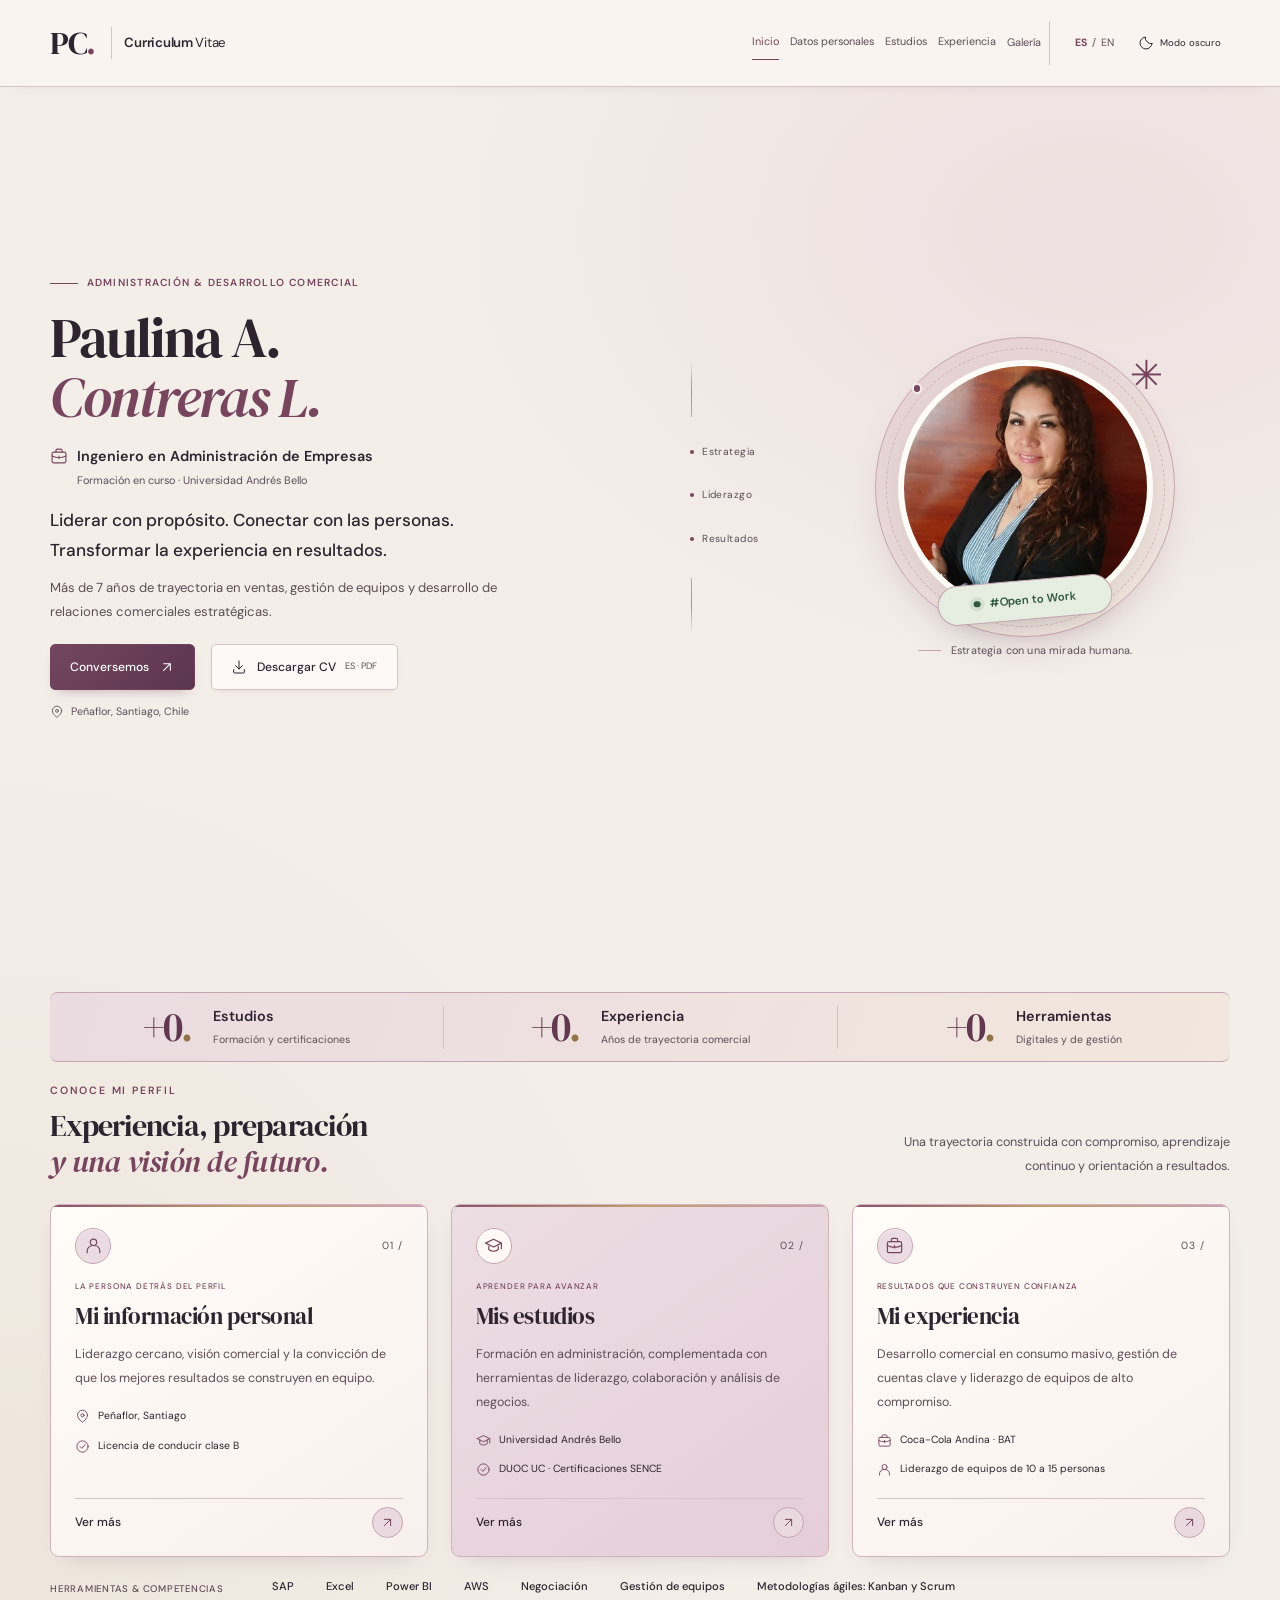
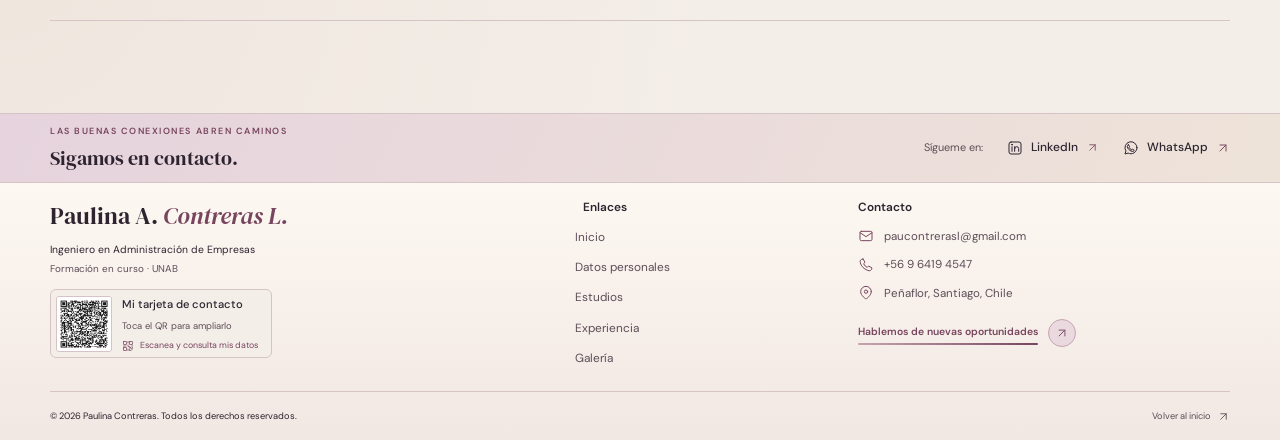
==== index.html @ c0146f2f "feat: publish professional bilingual curriculum Include the complete responsive CV, local assets, or" ====
<!doctype html>
<html lang="es" data-theme="light">
  <head>
    <meta charset="utf-8">
    <meta name="viewport" content="width=device-width, initial-scale=1">
    <meta name="color-scheme" content="light dark">
    <meta name="theme-color" content="#f4eee9">
    <meta name="description" content="Currículum de Paulina Contreras. Administración, liderazgo de equipos y desarrollo comercial. Peñaflor, Santiago, Chile." data-i18n-content="meta.description">
    <title>Paulina Contreras | Curriculum Vitae</title>
    <link rel="icon" href="img/favicon.svg" type="image/svg+xml">
    <link rel="preload" href="assets/fonts/dm-sans-latin.woff2" as="font" type="font/woff2" crossorigin>
    <link rel="preload" href="assets/fonts/dm-serif-latin.woff2" as="font" type="font/woff2" crossorigin>
    <link rel="stylesheet" href="css/vendor/pico.min.css">
    <link rel="stylesheet" href="css/styles.css">
    <link rel="stylesheet" href="css/opportunity.css">
    <script src="js/theme.js"></script>
    <script src="js/translations.js" defer></script>
    <script src="js/app.js" defer></script>
    <script src="js/opportunity.js" defer></script>
  </head>
  <body>
    <a class="skip-link" href="#contenido" data-i18n="a11y.skip">Saltar al contenido</a>

    <header class="site-header">
      <div class="shell header-inner">
        <a class="brand" href="#inicio" aria-label="Curriculum Vitae · Inicio" data-i18n-aria="brand.label">
          <span class="brand-monogram" aria-hidden="true">PC<span>.</span></span>
          <span class="brand-text">Curriculum <span>Vitae</span></span>
        </a>

        <div class="header-actions">
          <button class="utility-button language-button" id="language-toggle" type="button" aria-label="Cambiar a inglés" title="Cambiar a inglés">
            <span id="language-current" aria-hidden="true">ES</span>
            <span class="language-divider" aria-hidden="true">/</span>
            <span id="language-next" aria-hidden="true">EN</span>
          </button>
          <button class="utility-button theme-button" id="theme-toggle" type="button" aria-label="Activar modo oscuro" title="Activar modo oscuro">
            <span class="icon icon--moon" id="theme-icon" aria-hidden="true"></span>
            <span class="theme-label" id="theme-label">Modo oscuro</span>
          </button>
          <button class="utility-button menu-toggle" id="menu-toggle" type="button" aria-expanded="false" aria-controls="main-navigation" aria-label="Abrir menú" data-i18n-aria="menu.open">
            <span class="icon icon--menu" aria-hidden="true"></span>
          </button>
        </div>

        <nav class="main-navigation" id="main-navigation" aria-label="Navegación principal" data-i18n-aria="nav.label">
          <ul>
            <li><a href="#inicio" aria-current="location" data-i18n="nav.home">Inicio</a></li>
            <li><a href="#datos-personales" data-i18n="nav.personal">Datos personales</a></li>
            <li><a href="#estudios" data-i18n="nav.studies">Estudios</a></li>
            <li><a href="#experiencia" data-i18n="nav.experience">Experiencia</a></li>
            <li><button class="nav-dialog-trigger" type="button" data-open-dialog="gallery-dialog" aria-haspopup="dialog" data-i18n="nav.gallery">Galería</button></li>
          </ul>
        </nav>
      </div>
    </header>

    <main id="contenido">
      <section class="hero shell screen-section" id="inicio" aria-labelledby="hero-title">
        <div class="hero-copy">
          <p class="eyebrow hero-eyebrow"><span aria-hidden="true"></span><span data-i18n="hero.eyebrow">Administración &amp; desarrollo comercial</span></p>
          <h1 id="hero-title">Paulina A.<br><em>Contreras L.</em></h1>
          <p class="hero-role"><span class="icon icon--briefcase" aria-hidden="true"></span><span data-i18n="hero.role">Ingeniero en Administración de Empresas</span></p>
          <p class="degree-note" data-i18n="hero.degreeNote">Formación en curso · Universidad Andrés Bello</p>
          <p class="hero-description" data-i18n="hero.description">Liderar con propósito. Conectar con las personas. Transformar la experiencia en resultados.</p>
          <p class="hero-summary" data-i18n="hero.summary">Más de 7 años de trayectoria en ventas, gestión de equipos y desarrollo de relaciones comerciales estratégicas.</p>
          <div class="hero-actions">
            <button class="button button--primary" type="button" data-open-dialog="contact-dialog" aria-haspopup="dialog"><span data-i18n="hero.contact">Conversemos</span><span class="icon icon--arrow-up" aria-hidden="true"></span></button>
            <a class="button button--quiet" href="CVPaulina%20Ang%C3%A9lica%20Contreras%20Levio.pdf" download="CVPaulina Angélica Contreras Levio.pdf"><span class="icon icon--download" aria-hidden="true"></span><span data-i18n="hero.download">Descargar CV</span><span class="file-language" lang="es">ES · PDF</span></a>
          </div>
          <p class="hero-location"><span class="icon icon--pin" aria-hidden="true"></span><span data-i18n="contact.location">Peñaflor, Santiago, Chile</span></p>
        </div>

        <div class="hero-focus">
          <ul aria-label="Mi enfoque profesional" data-i18n-aria="hero.focusLabel">
            <li data-i18n="hero.focusStrategy">Estrategia</li>
            <li data-i18n="skills.leadership">Liderazgo</li>
            <li data-i18n="hero.focusResults">Resultados</li>
          </ul>
        </div>

        <div class="hero-visual">
          <div class="portrait-orbit" aria-hidden="true"><span class="orbit-dot"></span></div>
          <figure class="portrait-frame">
            <img class="hero-portrait" src="img/foto.jpg" alt="Retrato profesional de Paulina Contreras" width="359" height="412" fetchpriority="high" data-i18n-alt="photo.alt">
          </figure>
          <span class="portrait-flower" aria-hidden="true">✳</span>
          <div class="open-to-work"><span class="availability-dot" aria-hidden="true"></span><span lang="en">#Open to Work</span></div>
          <div class="portrait-caption"><span class="caption-line" aria-hidden="true"></span><span data-i18n="hero.portraitCaption">Estrategia con una mirada humana.</span></div>
        </div>
      </section>

      <section class="profile-section shell screen-section" id="perfil" aria-labelledby="profile-title">
        <div class="stats-section" id="trayectoria" role="group" aria-label="Indicadores profesionales" data-i18n-aria="stats.label">
          <div class="stats-grid">
            <div class="stat" aria-label="Más de 3 estudios y certificaciones" data-i18n-aria="stats.studiesAria">
              <span class="stat-number" aria-hidden="true">+<span data-count="3">3</span><span class="stat-dot">.</span></span>
              <div><h2 data-i18n="stats.studies">Estudios</h2><p data-i18n="stats.studiesNote">Formación y certificaciones</p></div>
            </div>
            <div class="stat" aria-label="Más de 6 años de experiencia" data-i18n-aria="stats.experienceAria">
              <span class="stat-number" aria-hidden="true">+<span data-count="6">6</span><span class="stat-dot">.</span></span>
              <div><h2 data-i18n="stats.experience">Experiencia</h2><p data-i18n="stats.experienceNote">Años de trayectoria comercial</p></div>
            </div>
            <div class="stat" aria-label="Más de 6 herramientas y competencias de gestión" data-i18n-aria="stats.toolsAria">
              <span class="stat-number" aria-hidden="true">+<span data-count="6">6</span><span class="stat-dot">.</span></span>
              <div><h2 data-i18n="stats.tools">Herramientas</h2><p data-i18n="stats.toolsNote">Digitales y de gestión</p></div>
            </div>
          </div>
        </div>

        <div class="section-heading" data-reveal>
          <div><p class="eyebrow" data-i18n="profile.eyebrow">Conoce mi perfil</p><h2 id="profile-title"><span data-i18n="profile.heading">Experiencia, preparación</span><br><em data-i18n="profile.headingAccent">y una visión de futuro.</em></h2></div>
          <p class="section-intro" data-i18n="profile.intro">Una trayectoria construida con compromiso, aprendizaje continuo y orientación a resultados.</p>
        </div>

        <div class="profile-grid">
          <article class="profile-card" id="datos-personales" data-reveal>
            <div class="card-top"><span class="card-icon"><span class="icon icon--user" aria-hidden="true"></span></span><span class="card-index" aria-hidden="true">01 /</span></div>
            <p class="card-eyebrow" data-i18n="personal.eyebrow">La persona detrás del perfil</p>
            <h3 data-i18n="personal.title">Mi información personal</h3>
            <p class="card-description" data-i18n="personal.description">Liderazgo cercano, visión comercial y la convicción de que los mejores resultados se construyen en equipo.</p>
            <ul class="card-facts">
              <li><span class="icon icon--pin" aria-hidden="true"></span><span data-i18n="contact.locationShort">Peñaflor, Santiago</span></li>
              <li><span class="icon icon--check" aria-hidden="true"></span><span data-i18n="personal.license">Licencia de conducir clase B</span></li>
            </ul>
            <button class="card-link" type="button" data-open-dialog="personal-dialog" aria-haspopup="dialog" aria-label="Ver más sobre mi información personal" data-i18n-aria="personal.more"><span data-i18n="common.more">Ver más</span><span class="link-arrow"><span class="icon icon--arrow-up" aria-hidden="true"></span></span></button>
          </article>

          <article class="profile-card profile-card--accent" id="estudios" data-reveal>
            <div class="card-top"><span class="card-icon"><span class="icon icon--graduation" aria-hidden="true"></span></span><span class="card-index" aria-hidden="true">02 /</span></div>
            <p class="card-eyebrow" data-i18n="studies.eyebrow">Aprender para avanzar</p>
            <h3 data-i18n="studies.title">Mis estudios</h3>
            <p class="card-description" data-i18n="studies.description">Formación en administración, complementada con herramientas de liderazgo, colaboración y análisis de negocios.</p>
            <ul class="card-facts">
              <li><span class="icon icon--graduation" aria-hidden="true"></span><span>Universidad Andrés Bello</span></li>
              <li><span class="icon icon--check" aria-hidden="true"></span><span data-i18n="studies.certifications">DUOC UC · Certificaciones SENCE</span></li>
            </ul>
            <button class="card-link" type="button" data-open-dialog="studies-dialog" aria-haspopup="dialog" aria-label="Ver más sobre mis estudios" data-i18n-aria="studies.more"><span data-i18n="common.more">Ver más</span><span class="link-arrow"><span class="icon icon--arrow-up" aria-hidden="true"></span></span></button>
          </article>

          <article class="profile-card" id="experiencia" data-reveal>
            <div class="card-top"><span class="card-icon"><span class="icon icon--briefcase" aria-hidden="true"></span></span><span class="card-index" aria-hidden="true">03 /</span></div>
            <p class="card-eyebrow" data-i18n="experience.eyebrow">Resultados que construyen confianza</p>
            <h3 data-i18n="experience.title">Mi experiencia</h3>
            <p class="card-description" data-i18n="experience.description">Desarrollo comercial en consumo masivo, gestión de cuentas clave y liderazgo de equipos de alto compromiso.</p>
            <ul class="card-facts">
              <li><span class="icon icon--briefcase" aria-hidden="true"></span><span>Coca-Cola Andina · BAT</span></li>
              <li><span class="icon icon--user" aria-hidden="true"></span><span data-i18n="experience.team">Liderazgo de equipos de 10 a 15 personas</span></li>
            </ul>
            <button class="card-link" type="button" data-open-dialog="experience-dialog" aria-haspopup="dialog" aria-label="Ver más sobre mi experiencia" data-i18n-aria="experience.more"><span data-i18n="common.more">Ver más</span><span class="link-arrow"><span class="icon icon--arrow-up" aria-hidden="true"></span></span></button>
          </article>
        </div>

        <div class="expertise-line" data-reveal><span data-i18n="tools.label">Herramientas &amp; competencias</span><ul aria-label="Herramientas y competencias" data-i18n-aria="tools.label"><li>SAP</li><li>Excel</li><li>Power BI</li><li>AWS</li><li data-i18n="tools.negotiation">Negociación</li><li data-i18n="tools.team">Gestión de equipos</li><li data-i18n="tools.agileMethods">Metodologías ágiles: Kanban y Scrum</li></ul></div>
      </section>

      <section class="social-section" aria-labelledby="social-title">
        <div class="shell social-inner"><div><p class="eyebrow" data-i18n="social.eyebrow">Las buenas conexiones abren caminos</p><h2 id="social-title" data-i18n="social.title">Sigamos en contacto.</h2></div><div class="social-links"><span data-i18n="social.follow">Sígueme en:</span><button class="social-link" type="button" data-open-dialog="linkedin-dialog" aria-haspopup="dialog"><span class="icon icon--linkedin" aria-hidden="true"></span><span>LinkedIn</span><span class="icon icon--arrow-up" aria-hidden="true"></span></button><a class="social-link" href="https://wa.me/56964194547" target="_blank" rel="noopener noreferrer"><span class="icon icon--whatsapp" aria-hidden="true"></span><span>WhatsApp</span><span class="icon icon--arrow-up" aria-hidden="true"></span><span class="sr-only" data-i18n="a11y.newTab"> (se abre en otra pestaña)</span></a></div></div>
      </section>
    </main>

    <footer class="site-footer" id="contacto">
      <div class="shell footer-grid">
        <div class="footer-profile"><a class="footer-name" href="#inicio">Paulina A. <em>Contreras L.</em></a><p data-i18n="hero.role">Ingeniero en Administración de Empresas</p><p class="footer-degree" data-i18n="footer.degree">Formación en curso · UNAB</p><button class="qr-trigger" type="button" data-open-dialog="qr-dialog" aria-haspopup="dialog" aria-label="Ampliar código QR de contacto" data-i18n-aria="qr.open"><img src="img/contact-details.png" alt="" width="80" height="80" loading="lazy"><span><strong data-i18n="qr.card">Mi tarjeta de contacto</strong><span data-i18n="qr.expand">Toca el QR para ampliarlo</span><span class="qr-trigger-detail"><span class="icon icon--qr" aria-hidden="true"></span><span data-i18n="qr.save">Escanea y consulta mis datos</span></span></span></button></div>
        <nav class="footer-navigation" aria-label="Enlaces del pie de página" data-i18n-aria="footer.navLabel"><h2 data-i18n="footer.links">Enlaces</h2><ul><li><a href="#inicio" data-i18n="nav.home">Inicio</a></li><li><a href="#datos-personales" data-i18n="nav.personal">Datos personales</a></li><li><a href="#estudios" data-i18n="nav.studies">Estudios</a></li><li><a href="#experiencia" data-i18n="nav.experience">Experiencia</a></li><li><button class="footer-dialog-link" type="button" data-open-dialog="gallery-dialog" aria-haspopup="dialog" data-i18n="nav.gallery">Galería</button></li></ul></nav>
        <div class="footer-contact"><h2 data-i18n="footer.contact">Contacto</h2><ul><li><span class="icon icon--mail" aria-hidden="true"></span><a href="mailto:paucontrerasl@gmail.com">paucontrerasl@gmail.com</a></li><li><span class="icon icon--phone" aria-hidden="true"></span><a href="tel:+56964194547">+56 9 6419 4547</a></li><li><span class="icon icon--pin" aria-hidden="true"></span><span data-i18n="contact.location">Peñaflor, Santiago, Chile</span></li></ul><button class="footer-contact-link" type="button" data-open-dialog="opportunity-dialog" aria-haspopup="dialog"><span class="footer-contact-label" data-i18n="footer.talk">Hablemos de nuevas oportunidades</span><span class="footer-contact-arrow" aria-hidden="true"><span class="icon icon--arrow-up"></span></span></button></div>
      </div>
      <div class="shell footer-bottom"><p>© <span id="current-year">2026</span> Paulina Contreras. <span data-i18n="footer.rights">Todos los derechos reservados.</span></p><a href="#inicio"><span data-i18n="footer.top">Volver al inicio</span><span class="icon icon--arrow-up" aria-hidden="true"></span></a></div>
    </footer>

    <dialog id="opportunity-dialog" aria-labelledby="opportunity-title" aria-describedby="opportunity-disclaimer">
      <article class="opportunity-dialog">
        <header class="dialog-header">
          <p class="eyebrow" data-i18n="opportunity.eyebrow">Nuevas oportunidades</p>
          <button class="dialog-close utility-button" type="button" data-close-dialog aria-label="Cerrar" data-i18n-aria="common.close"><span class="icon icon--close" aria-hidden="true"></span></button>
          <h2 id="opportunity-title" data-i18n="opportunity.title">Presentar una oportunidad</h2>
          <p class="opportunity-subtitle" data-i18n="opportunity.subtitle">Comparte la oportunidad y revisa el mensaje antes de continuar a WhatsApp.</p>
        </header>
        <ol class="opportunity-steps" aria-label="Pasos de la propuesta" data-i18n-aria="opportunity.stepsLabel">
          <li data-opportunity-step="1" aria-current="step"><span class="opportunity-step-number" aria-hidden="true">01</span><span data-i18n="opportunity.step1">La oportunidad</span></li>
          <li data-opportunity-step="2"><span class="opportunity-step-number" aria-hidden="true">02</span><span data-i18n="opportunity.step2">Revisar mensaje</span></li>
          <li data-opportunity-step="3"><span class="opportunity-step-number" aria-hidden="true">03</span><span data-i18n="opportunity.step3">Contactar</span></li>
        </ol>
        <div class="opportunity-layout">
          <form id="opportunity-form" method="dialog" novalidate>
            <div class="opportunity-form-heading"><h3 data-i18n="opportunity.formTitle">Cuéntame la oportunidad</h3><span class="opportunity-draft-badge" data-i18n="opportunity.draft">Borrador local</span></div>
            <label for="opportunity-company" data-i18n="opportunity.company">Empresa u organización</label>
            <input id="opportunity-company" type="text" maxlength="100" required autocomplete="off" placeholder="Nombre de la empresa" data-i18n-placeholder="opportunity.companyPlaceholder">
            <label for="opportunity-role" data-i18n="opportunity.role">Cargo o proyecto</label>
            <input id="opportunity-role" type="text" maxlength="140" required autocomplete="off" placeholder="Ej. Jefatura de Ventas" data-i18n-placeholder="opportunity.rolePlaceholder">
            <label for="opportunity-description" data-i18n="opportunity.description">Descripción de la oportunidad</label>
            <textarea id="opportunity-description" rows="4" minlength="15" maxlength="800" required placeholder="Cuéntame el desafío, la modalidad y los detalles relevantes." data-i18n-placeholder="opportunity.descriptionPlaceholder"></textarea>
            <div class="opportunity-form-actions"><button class="button button--primary opportunity-action" type="submit"><span data-i18n="opportunity.review">Revisar propuesta</span><span class="icon icon--arrow-up" aria-hidden="true"></span></button><button class="button button--quiet" id="reset-opportunity" type="button" data-i18n="opportunity.reset">Limpiar campos</button></div>
          </form>
          <div class="opportunity-message-panel">
            <p class="eyebrow" data-i18n="opportunity.messageEyebrow">Así llegaría tu propuesta</p>
            <h3 id="opportunity-message-title" data-i18n="opportunity.messageTitle">Un mensaje, todo el contexto.</h3>
            <p class="opportunity-recipient"><span class="icon icon--user" aria-hidden="true"></span><span data-i18n="opportunity.recipient">Para Paulina Contreras</span></p>
            <div class="opportunity-message" id="opportunity-message" tabindex="0" role="region" aria-labelledby="opportunity-message-title"></div>
            <a class="button button--primary opportunity-action opportunity-continue" id="opportunity-continue" role="link" aria-disabled="true" tabindex="-1" aria-describedby="opportunity-disclaimer"><span class="icon icon--whatsapp" aria-hidden="true"></span><span data-i18n="opportunity.continue">Continuar en WhatsApp</span><span class="sr-only" data-i18n="a11y.opensWhatsApp"> (abre la aplicación de WhatsApp)</span></a>
            <a class="whatsapp-web-fallback" id="opportunity-web-fallback" role="link" aria-disabled="true" tabindex="-1" target="_blank" rel="noopener noreferrer"><span data-i18n="contact.webFallback">Si no se abre la app, usar WhatsApp Web</span><span class="sr-only" data-i18n="a11y.newTab"> (se abre en otra pestaña)</span></a>
            <p class="opportunity-disclaimer" id="opportunity-disclaimer" data-i18n="opportunity.disclaimer">Abrirá la aplicación de WhatsApp con el borrador. Tú decides cuándo enviarlo.</p>
            <p class="opportunity-status" id="opportunity-status" role="status"></p>
          </div>
        </div>
        <footer class="opportunity-modal-footer"><span><span class="icon icon--check" aria-hidden="true"></span><span data-i18n="opportunity.local">No se envía ningún mensaje automáticamente.</span></span><button class="button button--quiet" type="button" data-close-dialog data-i18n="common.close">Cerrar</button></footer>
      </article>
    </dialog>

    <dialog id="contact-dialog" aria-labelledby="contact-dialog-title">
      <article class="detail-dialog contact-dialog">
        <header class="dialog-header">
          <p class="eyebrow" data-i18n="contact.eyebrow">Contacto profesional</p>
          <button class="dialog-close utility-button" type="button" data-close-dialog aria-label="Cerrar" data-i18n-aria="common.close"><span class="icon icon--close" aria-hidden="true"></span></button>
          <h2 id="contact-dialog-title" data-i18n="hero.contact">Conversemos</h2>
        </header>
        <div class="dialog-content contact-dialog-content">
          <p data-i18n="contact.instructions">Puedes abrir la aplicación de WhatsApp o copiar mi correo para usar tu servicio de correo habitual.</p>
          <a class="button button--primary" id="contact-whatsapp" href="whatsapp://send/?phone=56964194547"><span class="icon icon--whatsapp" aria-hidden="true"></span><span data-i18n="contact.whatsapp">Escribir por WhatsApp</span><span class="sr-only" data-i18n="a11y.opensWhatsApp"> (abre la aplicación de WhatsApp)</span></a>
          <a class="whatsapp-web-fallback" id="contact-whatsapp-web" href="https://wa.me/56964194547" target="_blank" rel="noopener noreferrer"><span data-i18n="contact.webFallback">Si no se abre la app, usar WhatsApp Web</span><span class="sr-only" data-i18n="a11y.newTab"> (se abre en otra pestaña)</span></a>
          <label class="contact-email-label" for="contact-email" data-i18n="contact.email">Correo electrónico</label>
          <div class="contact-copy-row">
            <input id="contact-email" type="text" inputmode="email" value="paucontrerasl@gmail.com" readonly>
            <button class="button button--quiet" id="copy-contact-email" type="button" data-i18n="contact.copyEmail">Copiar correo</button>
          </div>
          <p class="contact-status" id="contact-copy-status" role="status"></p>
        </div>
        <footer><button class="button button--primary" type="button" data-close-dialog data-i18n="common.close">Cerrar</button></footer>
      </article>
    </dialog>

    <dialog id="personal-dialog" aria-labelledby="personal-dialog-title">
      <article class="detail-dialog personal-dialog adaptive-dialog">
        <header class="dialog-header">
          <p class="eyebrow" data-i18n="personal.eyebrow">La persona detrás del perfil</p>
          <button class="dialog-close utility-button" type="button" data-close-dialog aria-label="Cerrar" data-i18n-aria="common.close"><span class="icon icon--close" aria-hidden="true"></span></button>
          <h2 id="personal-dialog-title" data-i18n="personal.title">Mi información personal</h2>
        </header>
        <div class="dialog-content">
          <h3 class="full-name">Paulina Angélica Contreras Levio</h3>
          <p class="personal-profile" data-i18n="personal.profile">Profesional en administración y ventas con más de 7 años de experiencia en consumo masivo. Trayectoria en Coca-Cola Andina como vendedora de ruta en terreno, Key Account Manager (KAM) y jefa de ventas, liderando equipos, gestionando clientes mayoristas estratégicos y fortaleciendo relaciones comerciales.</p>
          <dl class="personal-details"><div><dt data-i18n="contact.email">Correo electrónico</dt><dd><a href="mailto:paucontrerasl@gmail.com">paucontrerasl@gmail.com</a></dd></div><div><dt data-i18n="contact.phone">Teléfono</dt><dd><a href="tel:+56964194547">+56 9 6419 4547</a></dd></div><div><dt data-i18n="contact.address">Ubicación</dt><dd data-i18n="contact.location">Peñaflor, Santiago, Chile</dd></div><div><dt data-i18n="personal.licenseLabel">Licencia de conducir</dt><dd data-i18n="personal.licenseValue">Clase B</dd></div></dl>
          <div class="personal-competencies">
            <h3 data-i18n="personal.skills">Competencias profesionales</h3>
            <ul class="skill-tags"><li data-i18n="tools.negotiation">Negociación</li><li data-i18n="skills.leadership">Liderazgo</li><li data-i18n="skills.teamwork">Trabajo en equipo</li><li data-i18n="skills.results">Orientación a resultados</li><li data-i18n="tools.team">Gestión de equipos</li><li data-i18n="skills.communication">Comunicación efectiva</li><li data-i18n="skills.agile">Trabajo con metodologías ágiles</li></ul>
          </div>
        </div>
        <footer><button class="button button--primary" type="button" data-close-dialog data-i18n="common.close">Cerrar</button></footer>
      </article>
    </dialog>

    <dialog id="studies-dialog" aria-labelledby="studies-dialog-title">
      <article class="detail-dialog">
        <header class="dialog-header">
          <p class="eyebrow" data-i18n="studies.eyebrow">Aprender para avanzar</p>
          <button class="dialog-close utility-button" type="button" data-close-dialog aria-label="Cerrar" data-i18n-aria="common.close"><span class="icon icon--close" aria-hidden="true"></span></button>
          <h2 id="studies-dialog-title" data-i18n="studies.title">Mis estudios</h2>
        </header>
        <div class="dialog-content">
          <div class="education-item"><span class="status-tag" data-i18n="studies.inProgress">En curso</span><h3 data-i18n="studies.engineering">Ingeniería en Administración de Empresas</h3><p>Universidad Andrés Bello</p></div>
          <div class="education-item"><h3 data-i18n="studies.hospitality">Técnico en Administración Hotelera</h3><p>DUOC UC: <span data-i18n="studies.awarded">Titulado</span>.</p></div>
          <div class="education-item"><h3 data-i18n="studies.forensics">Técnico en Perito Criminalístico</h3><p>Universidad UTEM: <span data-i18n="studies.courseworkCompleted">Egresada</span>.</p></div>
          <h3 data-i18n="studies.additional">Formación complementaria · SENCE</h3>
          <ul class="course-list"><li data-i18n="studies.course1">Estrategias de liderazgo</li><li data-i18n="studies.course2">Técnicas aplicadas al trabajo colaborativo</li><li data-i18n="studies.course3">Técnicas de liderazgo en equipos de trabajo</li></ul>
          <h3 data-i18n="studies.digitalTools">Herramientas digitales</h3>
          <ul class="skill-tags"><li>SAP</li><li data-i18n="studies.excel">Excel intermedio</li><li>AWS</li><li>Power BI</li></ul>
        </div>
        <footer><button class="button button--primary" type="button" data-close-dialog data-i18n="common.close">Cerrar</button></footer>
      </article>
    </dialog>

    <dialog id="experience-dialog" aria-labelledby="experience-dialog-title">
      <article class="detail-dialog"><header class="dialog-header"><p class="eyebrow" data-i18n="experience.eyebrow">Resultados que construyen confianza</p><button class="dialog-close utility-button" type="button" data-close-dialog aria-label="Cerrar" data-i18n-aria="common.close"><span class="icon icon--close" aria-hidden="true"></span></button><h2 id="experience-dialog-title" data-i18n="experience.title">Mi experiencia</h2></header><div class="dialog-content"><ol class="career-timeline"><li><span class="career-date">2024 — 2026</span><h3 data-i18n="career.salesManager">Jefa de Ventas</h3><p class="career-company">Coca-Cola Andina</p><ul><li data-i18n="career.sales1">Liderazgo de un equipo de 10 a 15 personas y gestión comercial de la zona asignada.</li><li data-i18n="career.sales2">Desarrollo de clientes e implementación de estrategias para impulsar el crecimiento en ventas.</li><li data-i18n="career.sales3">Mejora de indicadores comerciales y orientación a resultados sostenidos.</li></ul></li><li><span class="career-date">2021 — 2024</span><h3 data-i18n="career.kam">Key Account Manager Mayorista</h3><p class="career-company">Coca-Cola Andina</p><ul><li data-i18n="career.kam1">Gestión de clientes mayoristas estratégicos de alto impacto en el canal tradicional.</li><li data-i18n="career.kam2">Negociación, cumplimiento de objetivos de ventas y fortalecimiento de relaciones con distribuidores.</li></ul></li><li><span class="career-date">2019 — 2021</span><h3 data-i18n="career.salesRep">Vendedora de Ruta</h3><p class="career-company">Coca-Cola Andina</p><ul><li data-i18n="career.rep1">Ventas en terreno y relación comercial con clientes del canal tradicional.</li><li data-i18n="career.rep2">Ejecución de coberturas y de estándares de exhibición y ejecución comercial (foto de éxito).</li></ul></li><li><span class="career-date">2015 — 2016</span><h3 data-i18n="career.supervisor">Supervisora de Ruta</h3><p class="career-company">BAT · Chile Tabacos</p><ul><li data-i18n="career.supervisor1">Gestión de servicios en terreno y coordinación de campañas emergentes.</li></ul></li></ol></div><footer><button class="button button--primary" type="button" data-close-dialog data-i18n="common.close">Cerrar</button></footer></article>
    </dialog>

    <dialog id="qr-dialog" aria-labelledby="qr-dialog-title">
      <article class="qr-dialog">
        <header class="dialog-header">
          <p class="eyebrow" data-i18n="qr.eyebrow">Una conexión, todas las posibilidades</p>
          <button class="dialog-close utility-button" type="button" data-close-dialog aria-label="Cerrar" data-i18n-aria="common.close"><span class="icon icon--close" aria-hidden="true"></span></button>
          <h2 id="qr-dialog-title" data-i18n="qr.card">Mi tarjeta de contacto</h2>
        </header>
        <div class="dialog-content qr-dialog-content">
          <p class="qr-instructions" data-i18n="qr.instructions">Escanea el QR para ver mis datos completos.</p>
          <img class="qr-large" src="img/contact-details.svg" alt="Código QR con el nombre, título, teléfono y correo de Paulina Contreras" width="183" height="183" data-i18n-alt="qr.alt">
          <h3 class="qr-name">Paulina Contreras</h3>
          <a class="button button--quiet qr-save" href="assets/paulina-contreras.vcf" download="Paulina-Contreras.vcf"><span class="icon icon--download" aria-hidden="true"></span><span data-i18n="qr.download">Guardar contacto</span></a>
        </div>
        <footer><button class="button button--primary" type="button" data-close-dialog data-i18n="common.close">Cerrar</button></footer>
      </article>
    </dialog>

    <dialog id="gallery-dialog" aria-labelledby="gallery-dialog-title">
      <article class="detail-dialog gallery-dialog">
        <header class="dialog-header">
          <p class="eyebrow" data-i18n="gallery.eyebrow">Galería · Presencia profesional</p>
          <button class="dialog-close utility-button" type="button" data-close-dialog aria-label="Cerrar" data-i18n-aria="common.close"><span class="icon icon--close" aria-hidden="true"></span></button>
          <h2 id="gallery-dialog-title"><span data-i18n="gallery.heading">Conectar. Liderar.</span><br><em data-i18n="gallery.headingAccent">Dejar una huella positiva.</em></h2>
        </header>
        <div class="dialog-content">
          <p data-i18n="gallery.description">Las relaciones de confianza son el punto de partida para crear oportunidades y crecer en conjunto.</p>
          <div class="gallery-empty" id="gallery-images"><span class="icon icon--image" aria-hidden="true"></span><p data-i18n="gallery.pending">Imágenes próximamente.</p></div>
        </div>
        <footer><button class="button button--primary" type="button" data-close-dialog data-i18n="common.close">Cerrar</button></footer>
      </article>
    </dialog>

    <dialog id="linkedin-dialog" aria-labelledby="linkedin-dialog-title">
      <article class="detail-dialog linkedin-dialog"><header class="dialog-header"><p class="eyebrow">LinkedIn</p><button class="dialog-close utility-button" type="button" data-close-dialog aria-label="Cerrar" data-i18n-aria="common.close"><span class="icon icon--close" aria-hidden="true"></span></button><h2 id="linkedin-dialog-title" data-i18n="linkedin.title">Conectemos profesionalmente</h2></header><div class="dialog-content"><p data-i18n="linkedin.description">El enlace al perfil de LinkedIn estará disponible próximamente. Mientras tanto, puedes contactarme por correo o WhatsApp.</p><a class="button button--primary" href="mailto:paucontrerasl@gmail.com"><span class="icon icon--mail" aria-hidden="true"></span><span data-i18n="linkedin.email">Escríbeme un correo</span></a></div><footer><button class="button button--quiet" type="button" data-close-dialog data-i18n="common.close">Cerrar</button></footer></article>
    </dialog>

    <div class="sr-only" id="announcement" aria-live="polite" aria-atomic="true"></div>
  </body>
</html>
---- css/vendor/pico.min.css ----
@charset "UTF-8";/*!
 * Pico CSS ✨ v2.1.1 (https://picocss.com)
 * Copyright 2019-2025 - Licensed under MIT
 */:host,:root{--pico-font-family-emoji:"Apple Color Emoji","Segoe UI Emoji","Segoe UI Symbol","Noto Color Emoji";--pico-font-family-sans-serif:system-ui,"Segoe UI",Roboto,Oxygen,Ubuntu,Cantarell,Helvetica,Arial,"Helvetica Neue",sans-serif,var(--pico-font-family-emoji);--pico-font-family-monospace:ui-monospace,SFMono-Regular,"SF Mono",Menlo,Consolas,"Liberation Mono",monospace,var(--pico-font-family-emoji);--pico-font-family:var(--pico-font-family-sans-serif);--pico-line-height:1.5;--pico-font-weight:400;--pico-font-size:100%;--pico-text-underline-offset:0.1rem;--pico-border-radius:0.25rem;--pico-border-width:0.0625rem;--pico-outline-width:0.125rem;--pico-transition:0.2s ease-in-out;--pico-spacing:1rem;--pico-typography-spacing-vertical:1rem;--pico-block-spacing-vertical:var(--pico-spacing);--pico-block-spacing-horizontal:var(--pico-spacing);--pico-grid-column-gap:var(--pico-spacing);--pico-grid-row-gap:var(--pico-spacing);--pico-form-element-spacing-vertical:0.75rem;--pico-form-element-spacing-horizontal:1rem;--pico-group-box-shadow:0 0 0 rgba(0, 0, 0, 0);--pico-group-box-shadow-focus-with-button:0 0 0 var(--pico-outline-width) var(--pico-primary-focus);--pico-group-box-shadow-focus-with-input:0 0 0 0.0625rem var(--pico-form-element-border-color);--pico-modal-overlay-backdrop-filter:blur(0.375rem);--pico-nav-element-spacing-vertical:1rem;--pico-nav-element-spacing-horizontal:0.5rem;--pico-nav-link-spacing-vertical:0.5rem;--pico-nav-link-spacing-horizontal:0.5rem;--pico-nav-breadcrumb-divider:">";--pico-icon-checkbox:url("data:image/svg+xml,%3Csvg xmlns='http://www.w3.org/2000/svg' width='24' height='24' viewBox='0 0 24 24' fill='none' stroke='rgb(255, 255, 255)' stroke-width='4' stroke-linecap='round' stroke-linejoin='round'%3E%3Cpolyline points='20 6 9 17 4 12'%3E%3C/polyline%3E%3C/svg%3E");--pico-icon-minus:url("data:image/svg+xml,%3Csvg xmlns='http://www.w3.org/2000/svg' width='24' height='24' viewBox='0 0 24 24' fill='none' stroke='rgb(255, 255, 255)' stroke-width='4' stroke-linecap='round' stroke-linejoin='round'%3E%3Cline x1='5' y1='12' x2='19' y2='12'%3E%3C/line%3E%3C/svg%3E");--pico-icon-chevron:url("data:image/svg+xml,%3Csvg xmlns='http://www.w3.org/2000/svg' width='24' height='24' viewBox='0 0 24 24' fill='none' stroke='rgb(136, 145, 164)' stroke-width='2' stroke-linecap='round' stroke-linejoin='round'%3E%3Cpolyline points='6 9 12 15 18 9'%3E%3C/polyline%3E%3C/svg%3E");--pico-icon-date:url("data:image/svg+xml,%3Csvg xmlns='http://www.w3.org/2000/svg' width='24' height='24' viewBox='0 0 24 24' fill='none' stroke='rgb(136, 145, 164)' stroke-width='2' stroke-linecap='round' stroke-linejoin='round'%3E%3Crect x='3' y='4' width='18' height='18' rx='2' ry='2'%3E%3C/rect%3E%3Cline x1='16' y1='2' x2='16' y2='6'%3E%3C/line%3E%3Cline x1='8' y1='2' x2='8' y2='6'%3E%3C/line%3E%3Cline x1='3' y1='10' x2='21' y2='10'%3E%3C/line%3E%3C/svg%3E");--pico-icon-time:url("data:image/svg+xml,%3Csvg xmlns='http://www.w3.org/2000/svg' width='24' height='24' viewBox='0 0 24 24' fill='none' stroke='rgb(136, 145, 164)' stroke-width='2' stroke-linecap='round' stroke-linejoin='round'%3E%3Ccircle cx='12' cy='12' r='10'%3E%3C/circle%3E%3Cpolyline points='12 6 12 12 16 14'%3E%3C/polyline%3E%3C/svg%3E");--pico-icon-search:url("data:image/svg+xml,%3Csvg xmlns='http://www.w3.org/2000/svg' width='24' height='24' viewBox='0 0 24 24' fill='none' stroke='rgb(136, 145, 164)' stroke-width='1.5' stroke-linecap='round' stroke-linejoin='round'%3E%3Ccircle cx='11' cy='11' r='8'%3E%3C/circle%3E%3Cline x1='21' y1='21' x2='16.65' y2='16.65'%3E%3C/line%3E%3C/svg%3E");--pico-icon-close:url("data:image/svg+xml,%3Csvg xmlns='http://www.w3.org/2000/svg' width='24' height='24' viewBox='0 0 24 24' fill='none' stroke='rgb(136, 145, 164)' stroke-width='3' stroke-linecap='round' stroke-linejoin='round'%3E%3Cline x1='18' y1='6' x2='6' y2='18'%3E%3C/line%3E%3Cline x1='6' y1='6' x2='18' y2='18'%3E%3C/line%3E%3C/svg%3E");--pico-icon-loading:url("data:image/svg+xml,%3Csvg fill='none' height='24' width='24' viewBox='0 0 24 24' xmlns='http://www.w3.org/2000/svg' %3E%3Cstyle%3E g %7B animation: rotate 2s linear infinite; transform-origin: center center; %7D circle %7B stroke-dasharray: 75,100; stroke-dashoffset: -5; animation: dash 1.5s ease-in-out infinite; stroke-linecap: round; %7D @keyframes rotate %7B 0%25 %7B transform: rotate(0deg); %7D 100%25 %7B transform: rotate(360deg); %7D %7D @keyframes dash %7B 0%25 %7B stroke-dasharray: 1,100; stroke-dashoffset: 0; %7D 50%25 %7B stroke-dasharray: 44.5,100; stroke-dashoffset: -17.5; %7D 100%25 %7B stroke-dasharray: 44.5,100; stroke-dashoffset: -62; %7D %7D %3C/style%3E%3Cg%3E%3Ccircle cx='12' cy='12' r='10' fill='none' stroke='rgb(136, 145, 164)' stroke-width='4' /%3E%3C/g%3E%3C/svg%3E")}@media (min-width:576px){:host,:root{--pico-font-size:106.25%}}@media (min-width:768px){:host,:root{--pico-font-size:112.5%}}@media (min-width:1024px){:host,:root{--pico-font-size:118.75%}}@media (min-width:1280px){:host,:root{--pico-font-size:125%}}@media (min-width:1536px){:host,:root{--pico-font-size:131.25%}}a{--pico-text-decoration:underline}a.contrast,a.secondary{--pico-text-decoration:underline}small{--pico-font-size:0.875em}h1,h2,h3,h4,h5,h6{--pico-font-weight:700}h1{--pico-font-size:2rem;--pico-line-height:1.125;--pico-typography-spacing-top:3rem}h2{--pico-font-size:1.75rem;--pico-line-height:1.15;--pico-typography-spacing-top:2.625rem}h3{--pico-font-size:1.5rem;--pico-line-height:1.175;--pico-typography-spacing-top:2.25rem}h4{--pico-font-size:1.25rem;--pico-line-height:1.2;--pico-typography-spacing-top:1.874rem}h5{--pico-font-size:1.125rem;--pico-line-height:1.225;--pico-typography-spacing-top:1.6875rem}h6{--pico-font-size:1rem;--pico-line-height:1.25;--pico-typography-spacing-top:1.5rem}tfoot td,tfoot th,thead td,thead th{--pico-font-weight:600;--pico-border-width:0.1875rem}code,kbd,pre,samp{--pico-font-family:var(--pico-font-family-monospace)}kbd{--pico-font-weight:bolder}:where(select,textarea),input:not([type=submit],[type=button],[type=reset],[type=checkbox],[type=radio],[type=file]){--pico-outline-width:0.0625rem}[type=search]{--pico-border-radius:5rem}[type=checkbox],[type=radio]{--pico-border-width:0.125rem}[type=checkbox][role=switch]{--pico-border-width:0.1875rem}details.dropdown summary:not([role=button]){--pico-outline-width:0.0625rem}nav details.dropdown summary:focus-visible{--pico-outline-width:0.125rem}[role=search]{--pico-border-radius:5rem}[role=group]:has(button.secondary:focus,[type=submit].secondary:focus,[type=button].secondary:focus,[role=button].secondary:focus),[role=search]:has(button.secondary:focus,[type=submit].secondary:focus,[type=button].secondary:focus,[role=button].secondary:focus){--pico-group-box-shadow-focus-with-button:0 0 0 var(--pico-outline-width) var(--pico-secondary-focus)}[role=group]:has(button.contrast:focus,[type=submit].contrast:focus,[type=button].contrast:focus,[role=button].contrast:focus),[role=search]:has(button.contrast:focus,[type=submit].contrast:focus,[type=button].contrast:focus,[role=button].contrast:focus){--pico-group-box-shadow-focus-with-button:0 0 0 var(--pico-outline-width) var(--pico-contrast-focus)}[role=group] [role=button],[role=group] [type=button],[role=group] [type=submit],[role=group] button,[role=search] [role=button],[role=search] [type=button],[role=search] [type=submit],[role=search] button{--pico-form-element-spacing-horizontal:2rem}details summary[role=button]:not(.outline)::after{filter:brightness(0) invert(1)}[aria-busy=true]:not(input,select,textarea):is(button,[type=submit],[type=button],[type=reset],[role=button]):not(.outline)::before{filter:brightness(0) invert(1)}:host(:not([data-theme=dark])),:root:not([data-theme=dark]),[data-theme=light]{color-scheme:light;--pico-background-color:#fff;--pico-color:#373c44;--pico-text-selection-color:rgba(2, 154, 232, 0.25);--pico-muted-color:#646b79;--pico-muted-border-color:rgb(231, 234, 239.5);--pico-primary:#0172ad;--pico-primary-background:#0172ad;--pico-primary-border:var(--pico-primary-background);--pico-primary-underline:rgba(1, 114, 173, 0.5);--pico-primary-hover:#015887;--pico-primary-hover-background:#02659a;--pico-primary-hover-border:var(--pico-primary-hover-background);--pico-primary-hover-underline:var(--pico-primary-hover);--pico-primary-focus:rgba(2, 154, 232, 0.5);--pico-primary-inverse:#fff;--pico-secondary:#5d6b89;--pico-secondary-background:#525f7a;--pico-secondary-border:var(--pico-secondary-background);--pico-secondary-underline:rgba(93, 107, 137, 0.5);--pico-secondary-hover:#48536b;--pico-secondary-hover-background:#48536b;--pico-secondary-hover-border:var(--pico-secondary-hover-background);--pico-secondary-hover-underline:var(--pico-secondary-hover);--pico-secondary-focus:rgba(93, 107, 137, 0.25);--pico-secondary-inverse:#fff;--pico-contrast:#181c25;--pico-contrast-background:#181c25;--pico-contrast-border:var(--pico-contrast-background);--pico-contrast-underline:rgba(24, 28, 37, 0.5);--pico-contrast-hover:#000;--pico-contrast-hover-background:#000;--pico-contrast-hover-border:var(--pico-contrast-hover-background);--pico-contrast-hover-underline:var(--pico-secondary-hover);--pico-contrast-focus:rgba(93, 107, 137, 0.25);--pico-contrast-inverse:#fff;--pico-box-shadow:0.0145rem 0.029rem 0.174rem rgba(129, 145, 181, 0.01698),0.0335rem 0.067rem 0.402rem rgba(129, 145, 181, 0.024),0.0625rem 0.125rem 0.75rem rgba(129, 145, 181, 0.03),0.1125rem 0.225rem 1.35rem rgba(129, 145, 181, 0.036),0.2085rem 0.417rem 2.502rem rgba(129, 145, 181, 0.04302),0.5rem 1rem 6rem rgba(129, 145, 181, 0.06),0 0 0 0.0625rem rgba(129, 145, 181, 0.015);--pico-h1-color:#2d3138;--pico-h2-color:#373c44;--pico-h3-color:#424751;--pico-h4-color:#4d535e;--pico-h5-color:#5c6370;--pico-h6-color:#646b79;--pico-mark-background-color:rgb(252.5, 230.5, 191.5);--pico-mark-color:#0f1114;--pico-ins-color:rgb(28.5, 105.5, 84);--pico-del-color:rgb(136, 56.5, 53);--pico-blockquote-border-color:var(--pico-muted-border-color);--pico-blockquote-footer-color:var(--pico-muted-color);--pico-button-box-shadow:0 0 0 rgba(0, 0, 0, 0);--pico-button-hover-box-shadow:0 0 0 rgba(0, 0, 0, 0);--pico-table-border-color:var(--pico-muted-border-color);--pico-table-row-stripped-background-color:rgba(111, 120, 135, 0.0375);--pico-code-background-color:rgb(243, 244.5, 246.75);--pico-code-color:#646b79;--pico-code-kbd-background-color:var(--pico-color);--pico-code-kbd-color:var(--pico-background-color);--pico-form-element-background-color:rgb(251, 251.5, 252.25);--pico-form-element-selected-background-color:#dfe3eb;--pico-form-element-border-color:#cfd5e2;--pico-form-element-color:#23262c;--pico-form-element-placeholder-color:var(--pico-muted-color);--pico-form-element-active-background-color:#fff;--pico-form-element-active-border-color:var(--pico-primary-border);--pico-form-element-focus-color:var(--pico-primary-border);--pico-form-element-disabled-opacity:0.5;--pico-form-element-invalid-border-color:rgb(183.5, 105.5, 106.5);--pico-form-element-invalid-active-border-color:rgb(200.25, 79.25, 72.25);--pico-form-element-invalid-focus-color:var(--pico-form-element-invalid-active-border-color);--pico-form-element-valid-border-color:rgb(76, 154.5, 137.5);--pico-form-element-valid-active-border-color:rgb(39, 152.75, 118.75);--pico-form-element-valid-focus-color:var(--pico-form-element-valid-active-border-color);--pico-switch-background-color:#bfc7d9;--pico-switch-checked-background-color:var(--pico-primary-background);--pico-switch-color:#fff;--pico-switch-thumb-box-shadow:0 0 0 rgba(0, 0, 0, 0);--pico-range-border-color:#dfe3eb;--pico-range-active-border-color:#bfc7d9;--pico-range-thumb-border-color:var(--pico-background-color);--pico-range-thumb-color:var(--pico-secondary-background);--pico-range-thumb-active-color:var(--pico-primary-background);--pico-accordion-border-color:var(--pico-muted-border-color);--pico-accordion-active-summary-color:var(--pico-primary-hover);--pico-accordion-close-summary-color:var(--pico-color);--pico-accordion-open-summary-color:var(--pico-muted-color);--pico-card-background-color:var(--pico-background-color);--pico-card-border-color:var(--pico-muted-border-color);--pico-card-box-shadow:var(--pico-box-shadow);--pico-card-sectioning-background-color:rgb(251, 251.5, 252.25);--pico-dropdown-background-color:#fff;--pico-dropdown-border-color:#eff1f4;--pico-dropdown-box-shadow:var(--pico-box-shadow);--pico-dropdown-color:var(--pico-color);--pico-dropdown-hover-background-color:#eff1f4;--pico-loading-spinner-opacity:0.5;--pico-modal-overlay-background-color:rgba(232, 234, 237, 0.75);--pico-progress-background-color:#dfe3eb;--pico-progress-color:var(--pico-primary-background);--pico-tooltip-background-color:var(--pico-contrast-background);--pico-tooltip-color:var(--pico-contrast-inverse);--pico-icon-valid:url("data:image/svg+xml,%3Csvg xmlns='http://www.w3.org/2000/svg' width='24' height='24' viewBox='0 0 24 24' fill='none' stroke='rgb(76, 154.5, 137.5)' stroke-width='2' stroke-linecap='round' stroke-linejoin='round'%3E%3Cpolyline points='20 6 9 17 4 12'%3E%3C/polyline%3E%3C/svg%3E");--pico-icon-invalid:url("data:image/svg+xml,%3Csvg xmlns='http://www.w3.org/2000/svg' width='24' height='24' viewBox='0 0 24 24' fill='none' stroke='rgb(200.25, 79.25, 72.25)' stroke-width='2' stroke-linecap='round' stroke-linejoin='round'%3E%3Ccircle cx='12' cy='12' r='10'%3E%3C/circle%3E%3Cline x1='12' y1='8' x2='12' y2='12'%3E%3C/line%3E%3Cline x1='12' y1='16' x2='12.01' y2='16'%3E%3C/line%3E%3C/svg%3E")}:host(:not([data-theme=dark])) input:is([type=submit],[type=button],[type=reset],[type=checkbox],[type=radio],[type=file]),:root:not([data-theme=dark]) input:is([type=submit],[type=button],[type=reset],[type=checkbox],[type=radio],[type=file]),[data-theme=light] input:is([type=submit],[type=button],[type=reset],[type=checkbox],[type=radio],[type=file]){--pico-form-element-focus-color:var(--pico-primary-focus)}@media only screen and (prefers-color-scheme:dark){:host(:not([data-theme])),:root:not([data-theme]){color-scheme:dark;--pico-background-color:rgb(19, 22.5, 30.5);--pico-color:#c2c7d0;--pico-text-selection-color:rgba(1, 170, 255, 0.1875);--pico-muted-color:#7b8495;--pico-muted-border-color:#202632;--pico-primary:#01aaff;--pico-primary-background:#0172ad;--pico-primary-border:var(--pico-primary-background);--pico-primary-underline:rgba(1, 170, 255, 0.5);--pico-primary-hover:#79c0ff;--pico-primary-hover-background:#017fc0;--pico-primary-hover-border:var(--pico-primary-hover-background);--pico-primary-hover-underline:var(--pico-primary-hover);--pico-primary-focus:rgba(1, 170, 255, 0.375);--pico-primary-inverse:#fff;--pico-secondary:#969eaf;--pico-secondary-background:#525f7a;--pico-secondary-border:var(--pico-secondary-background);--pico-secondary-underline:rgba(150, 158, 175, 0.5);--pico-secondary-hover:#b3b9c5;--pico-secondary-hover-background:#5d6b89;--pico-secondary-hover-border:var(--pico-secondary-hover-background);--pico-secondary-hover-underline:var(--pico-secondary-hover);--pico-secondary-focus:rgba(144, 158, 190, 0.25);--pico-secondary-inverse:#fff;--pico-contrast:#dfe3eb;--pico-contrast-background:#eff1f4;--pico-contrast-border:var(--pico-contrast-background);--pico-contrast-underline:rgba(223, 227, 235, 0.5);--pico-contrast-hover:#fff;--pico-contrast-hover-background:#fff;--pico-contrast-hover-border:var(--pico-contrast-hover-background);--pico-contrast-hover-underline:var(--pico-contrast-hover);--pico-contrast-focus:rgba(207, 213, 226, 0.25);--pico-contrast-inverse:#000;--pico-box-shadow:0.0145rem 0.029rem 0.174rem rgba(7, 8.5, 12, 0.01698),0.0335rem 0.067rem 0.402rem rgba(7, 8.5, 12, 0.024),0.0625rem 0.125rem 0.75rem rgba(7, 8.5, 12, 0.03),0.1125rem 0.225rem 1.35rem rgba(7, 8.5, 12, 0.036),0.2085rem 0.417rem 2.502rem rgba(7, 8.5, 12, 0.04302),0.5rem 1rem 6rem rgba(7, 8.5, 12, 0.06),0 0 0 0.0625rem rgba(7, 8.5, 12, 0.015);--pico-h1-color:#f0f1f3;--pico-h2-color:#e0e3e7;--pico-h3-color:#c2c7d0;--pico-h4-color:#b3b9c5;--pico-h5-color:#a4acba;--pico-h6-color:#8891a4;--pico-mark-background-color:#014063;--pico-mark-color:#fff;--pico-ins-color:#62af9a;--pico-del-color:rgb(205.5, 126, 123);--pico-blockquote-border-color:var(--pico-muted-border-color);--pico-blockquote-footer-color:var(--pico-muted-color);--pico-button-box-shadow:0 0 0 rgba(0, 0, 0, 0);--pico-button-hover-box-shadow:0 0 0 rgba(0, 0, 0, 0);--pico-table-border-color:var(--pico-muted-border-color);--pico-table-row-stripped-background-color:rgba(111, 120, 135, 0.0375);--pico-code-background-color:rgb(26, 30.5, 40.25);--pico-code-color:#8891a4;--pico-code-kbd-background-color:var(--pico-color);--pico-code-kbd-color:var(--pico-background-color);--pico-form-element-background-color:rgb(28, 33, 43.5);--pico-form-element-selected-background-color:#2a3140;--pico-form-element-border-color:#2a3140;--pico-form-element-color:#e0e3e7;--pico-form-element-placeholder-color:#8891a4;--pico-form-element-active-background-color:rgb(26, 30.5, 40.25);--pico-form-element-active-border-color:var(--pico-primary-border);--pico-form-element-focus-color:var(--pico-primary-border);--pico-form-element-disabled-opacity:0.5;--pico-form-element-invalid-border-color:rgb(149.5, 74, 80);--pico-form-element-invalid-active-border-color:rgb(183.25, 63.5, 59);--pico-form-element-invalid-focus-color:var(--pico-form-element-invalid-active-border-color);--pico-form-element-valid-border-color:#2a7b6f;--pico-form-element-valid-active-border-color:rgb(22, 137, 105.5);--pico-form-element-valid-focus-color:var(--pico-form-element-valid-active-border-color);--pico-switch-background-color:#333c4e;--pico-switch-checked-background-color:var(--pico-primary-background);--pico-switch-color:#fff;--pico-switch-thumb-box-shadow:0 0 0 rgba(0, 0, 0, 0);--pico-range-border-color:#202632;--pico-range-active-border-color:#2a3140;--pico-range-thumb-border-color:var(--pico-background-color);--pico-range-thumb-color:var(--pico-secondary-background);--pico-range-thumb-active-color:var(--pico-primary-background);--pico-accordion-border-color:var(--pico-muted-border-color);--pico-accordion-active-summary-color:var(--pico-primary-hover);--pico-accordion-close-summary-color:var(--pico-color);--pico-accordion-open-summary-color:var(--pico-muted-color);--pico-card-background-color:#181c25;--pico-card-border-color:var(--pico-card-background-color);--pico-card-box-shadow:var(--pico-box-shadow);--pico-card-sectioning-background-color:rgb(26, 30.5, 40.25);--pico-dropdown-background-color:#181c25;--pico-dropdown-border-color:#202632;--pico-dropdown-box-shadow:var(--pico-box-shadow);--pico-dropdown-color:var(--pico-color);--pico-dropdown-hover-background-color:#202632;--pico-loading-spinner-opacity:0.5;--pico-modal-overlay-background-color:rgba(7.5, 8.5, 10, 0.75);--pico-progress-background-color:#202632;--pico-progress-color:var(--pico-primary-background);--pico-tooltip-background-color:var(--pico-contrast-background);--pico-tooltip-color:var(--pico-contrast-inverse);--pico-icon-valid:url("data:image/svg+xml,%3Csvg xmlns='http://www.w3.org/2000/svg' width='24' height='24' viewBox='0 0 24 24' fill='none' stroke='rgb(42, 123, 111)' stroke-width='2' stroke-linecap='round' stroke-linejoin='round'%3E%3Cpolyline points='20 6 9 17 4 12'%3E%3C/polyline%3E%3C/svg%3E");--pico-icon-invalid:url("data:image/svg+xml,%3Csvg xmlns='http://www.w3.org/2000/svg' width='24' height='24' viewBox='0 0 24 24' fill='none' stroke='rgb(149.5, 74, 80)' stroke-width='2' stroke-linecap='round' stroke-linejoin='round'%3E%3Ccircle cx='12' cy='12' r='10'%3E%3C/circle%3E%3Cline x1='12' y1='8' x2='12' y2='12'%3E%3C/line%3E%3Cline x1='12' y1='16' x2='12.01' y2='16'%3E%3C/line%3E%3C/svg%3E")}:host(:not([data-theme])) input:is([type=submit],[type=button],[type=reset],[type=checkbox],[type=radio],[type=file]),:root:not([data-theme]) input:is([type=submit],[type=button],[type=reset],[type=checkbox],[type=radio],[type=file]){--pico-form-element-focus-color:var(--pico-primary-focus)}:host(:not([data-theme])) details summary[role=button].contrast:not(.outline)::after,:root:not([data-theme]) details summary[role=button].contrast:not(.outline)::after{filter:brightness(0)}:host(:not([data-theme])) [aria-busy=true]:not(input,select,textarea).contrast:is(button,[type=submit],[type=button],[type=reset],[role=button]):not(.outline)::before,:root:not([data-theme]) [aria-busy=true]:not(input,select,textarea).contrast:is(button,[type=submit],[type=button],[type=reset],[role=button]):not(.outline)::before{filter:brightness(0)}}[data-theme=dark]{color-scheme:dark;--pico-background-color:rgb(19, 22.5, 30.5);--pico-color:#c2c7d0;--pico-text-selection-color:rgba(1, 170, 255, 0.1875);--pico-muted-color:#7b8495;--pico-muted-border-color:#202632;--pico-primary:#01aaff;--pico-primary-background:#0172ad;--pico-primary-border:var(--pico-primary-background);--pico-primary-underline:rgba(1, 170, 255, 0.5);--pico-primary-hover:#79c0ff;--pico-primary-hover-background:#017fc0;--pico-primary-hover-border:var(--pico-primary-hover-background);--pico-primary-hover-underline:var(--pico-primary-hover);--pico-primary-focus:rgba(1, 170, 255, 0.375);--pico-primary-inverse:#fff;--pico-secondary:#969eaf;--pico-secondary-background:#525f7a;--pico-secondary-border:var(--pico-secondary-background);--pico-secondary-underline:rgba(150, 158, 175, 0.5);--pico-secondary-hover:#b3b9c5;--pico-secondary-hover-background:#5d6b89;--pico-secondary-hover-border:var(--pico-secondary-hover-background);--pico-secondary-hover-underline:var(--pico-secondary-hover);--pico-secondary-focus:rgba(144, 158, 190, 0.25);--pico-secondary-inverse:#fff;--pico-contrast:#dfe3eb;--pico-contrast-background:#eff1f4;--pico-contrast-border:var(--pico-contrast-background);--pico-contrast-underline:rgba(223, 227, 235, 0.5);--pico-contrast-hover:#fff;--pico-contrast-hover-background:#fff;--pico-contrast-hover-border:var(--pico-contrast-hover-background);--pico-contrast-hover-underline:var(--pico-contrast-hover);--pico-contrast-focus:rgba(207, 213, 226, 0.25);--pico-contrast-inverse:#000;--pico-box-shadow:0.0145rem 0.029rem 0.174rem rgba(7, 8.5, 12, 0.01698),0.0335rem 0.067rem 0.402rem rgba(7, 8.5, 12, 0.024),0.0625rem 0.125rem 0.75rem rgba(7, 8.5, 12, 0.03),0.1125rem 0.225rem 1.35rem rgba(7, 8.5, 12, 0.036),0.2085rem 0.417rem 2.502rem rgba(7, 8.5, 12, 0.04302),0.5rem 1rem 6rem rgba(7, 8.5, 12, 0.06),0 0 0 0.0625rem rgba(7, 8.5, 12, 0.015);--pico-h1-color:#f0f1f3;--pico-h2-color:#e0e3e7;--pico-h3-color:#c2c7d0;--pico-h4-color:#b3b9c5;--pico-h5-color:#a4acba;--pico-h6-color:#8891a4;--pico-mark-background-color:#014063;--pico-mark-color:#fff;--pico-ins-color:#62af9a;--pico-del-color:rgb(205.5, 126, 123);--pico-blockquote-border-color:var(--pico-muted-border-color);--pico-blockquote-footer-color:var(--pico-muted-color);--pico-button-box-shadow:0 0 0 rgba(0, 0, 0, 0);--pico-button-hover-box-shadow:0 0 0 rgba(0, 0, 0, 0);--pico-table-border-color:var(--pico-muted-border-color);--pico-table-row-stripped-background-color:rgba(111, 120, 135, 0.0375);--pico-code-background-color:rgb(26, 30.5, 40.25);--pico-code-color:#8891a4;--pico-code-kbd-background-color:var(--pico-color);--pico-code-kbd-color:var(--pico-background-color);--pico-form-element-background-color:rgb(28, 33, 43.5);--pico-form-element-selected-background-color:#2a3140;--pico-form-element-border-color:#2a3140;--pico-form-element-color:#e0e3e7;--pico-form-element-placeholder-color:#8891a4;--pico-form-element-active-background-color:rgb(26, 30.5, 40.25);--pico-form-element-active-border-color:var(--pico-primary-border);--pico-form-element-focus-color:var(--pico-primary-border);--pico-form-element-disabled-opacity:0.5;--pico-form-element-invalid-border-color:rgb(149.5, 74, 80);--pico-form-element-invalid-active-border-color:rgb(183.25, 63.5, 59);--pico-form-element-invalid-focus-color:var(--pico-form-element-invalid-active-border-color);--pico-form-element-valid-border-color:#2a7b6f;--pico-form-element-valid-active-border-color:rgb(22, 137, 105.5);--pico-form-element-valid-focus-color:var(--pico-form-element-valid-active-border-color);--pico-switch-background-color:#333c4e;--pico-switch-checked-background-color:var(--pico-primary-background);--pico-switch-color:#fff;--pico-switch-thumb-box-shadow:0 0 0 rgba(0, 0, 0, 0);--pico-range-border-color:#202632;--pico-range-active-border-color:#2a3140;--pico-range-thumb-border-color:var(--pico-background-color);--pico-range-thumb-color:var(--pico-secondary-background);--pico-range-thumb-active-color:var(--pico-primary-background);--pico-accordion-border-color:var(--pico-muted-border-color);--pico-accordion-active-summary-color:var(--pico-primary-hover);--pico-accordion-close-summary-color:var(--pico-color);--pico-accordion-open-summary-color:var(--pico-muted-color);--pico-card-background-color:#181c25;--pico-card-border-color:var(--pico-card-background-color);--pico-card-box-shadow:var(--pico-box-shadow);--pico-card-sectioning-background-color:rgb(26, 30.5, 40.25);--pico-dropdown-background-color:#181c25;--pico-dropdown-border-color:#202632;--pico-dropdown-box-shadow:var(--pico-box-shadow);--pico-dropdown-color:var(--pico-color);--pico-dropdown-hover-background-color:#202632;--pico-loading-spinner-opacity:0.5;--pico-modal-overlay-background-color:rgba(7.5, 8.5, 10, 0.75);--pico-progress-background-color:#202632;--pico-progress-color:var(--pico-primary-background);--pico-tooltip-background-color:var(--pico-contrast-background);--pico-tooltip-color:var(--pico-contrast-inverse);--pico-icon-valid:url("data:image/svg+xml,%3Csvg xmlns='http://www.w3.org/2000/svg' width='24' height='24' viewBox='0 0 24 24' fill='none' stroke='rgb(42, 123, 111)' stroke-width='2' stroke-linecap='round' stroke-linejoin='round'%3E%3Cpolyline points='20 6 9 17 4 12'%3E%3C/polyline%3E%3C/svg%3E");--pico-icon-invalid:url("data:image/svg+xml,%3Csvg xmlns='http://www.w3.org/2000/svg' width='24' height='24' viewBox='0 0 24 24' fill='none' stroke='rgb(149.5, 74, 80)' stroke-width='2' stroke-linecap='round' stroke-linejoin='round'%3E%3Ccircle cx='12' cy='12' r='10'%3E%3C/circle%3E%3Cline x1='12' y1='8' x2='12' y2='12'%3E%3C/line%3E%3Cline x1='12' y1='16' x2='12.01' y2='16'%3E%3C/line%3E%3C/svg%3E")}[data-theme=dark] input:is([type=submit],[type=button],[type=reset],[type=checkbox],[type=radio],[type=file]){--pico-form-element-focus-color:var(--pico-primary-focus)}[data-theme=dark] details summary[role=button].contrast:not(.outline)::after{filter:brightness(0)}[data-theme=dark] [aria-busy=true]:not(input,select,textarea).contrast:is(button,[type=submit],[type=button],[type=reset],[role=button]):not(.outline)::before{filter:brightness(0)}[type=checkbox],[type=radio],[type=range],progress{accent-color:var(--pico-primary)}*,::after,::before{box-sizing:border-box;background-repeat:no-repeat}::after,::before{text-decoration:inherit;vertical-align:inherit}:where(:host),:where(:root){-webkit-tap-highlight-color:transparent;-webkit-text-size-adjust:100%;-moz-text-size-adjust:100%;text-size-adjust:100%;background-color:var(--pico-background-color);color:var(--pico-color);font-weight:var(--pico-font-weight);font-size:var(--pico-font-size);line-height:var(--pico-line-height);font-family:var(--pico-font-family);text-underline-offset:var(--pico-text-underline-offset);text-rendering:optimizeLegibility;overflow-wrap:break-word;-moz-tab-size:4;-o-tab-size:4;tab-size:4}body{width:100%;margin:0}main{display:block}body>footer,body>header,body>main{padding-block:var(--pico-block-spacing-vertical)}section{margin-bottom:var(--pico-block-spacing-vertical)}.container,.container-fluid{width:100%;margin-right:auto;margin-left:auto;padding-right:var(--pico-spacing);padding-left:var(--pico-spacing)}@media (min-width:576px){.container{max-width:510px;padding-right:0;padding-left:0}}@media (min-width:768px){.container{max-width:700px}}@media (min-width:1024px){.container{max-width:950px}}@media (min-width:1280px){.container{max-width:1200px}}@media (min-width:1536px){.container{max-width:1450px}}.grid{grid-column-gap:var(--pico-grid-column-gap);grid-row-gap:var(--pico-grid-row-gap);display:grid;grid-template-columns:1fr}@media (min-width:768px){.grid{grid-template-columns:repeat(auto-fit,minmax(0%,1fr))}}.grid>*{min-width:0}.overflow-auto{overflow:auto}b,strong{font-weight:bolder}sub,sup{position:relative;font-size:.75em;line-height:0;vertical-align:baseline}sub{bottom:-.25em}sup{top:-.5em}address,blockquote,dl,ol,p,pre,table,ul{margin-top:0;margin-bottom:var(--pico-typography-spacing-vertical);color:var(--pico-color);font-style:normal;font-weight:var(--pico-font-weight)}h1,h2,h3,h4,h5,h6{margin-top:0;margin-bottom:var(--pico-typography-spacing-vertical);color:var(--pico-color);font-weight:var(--pico-font-weight);font-size:var(--pico-font-size);line-height:var(--pico-line-height);font-family:var(--pico-font-family)}h1{--pico-color:var(--pico-h1-color)}h2{--pico-color:var(--pico-h2-color)}h3{--pico-color:var(--pico-h3-color)}h4{--pico-color:var(--pico-h4-color)}h5{--pico-color:var(--pico-h5-color)}h6{--pico-color:var(--pico-h6-color)}:where(article,address,blockquote,dl,figure,form,ol,p,pre,table,ul)~:is(h1,h2,h3,h4,h5,h6){margin-top:var(--pico-typography-spacing-top)}p{margin-bottom:var(--pico-typography-spacing-vertical)}hgroup{margin-bottom:var(--pico-typography-spacing-vertical)}hgroup>*{margin-top:0;margin-bottom:0}hgroup>:not(:first-child):last-child{--pico-color:var(--pico-muted-color);--pico-font-weight:unset;font-size:1rem}:where(ol,ul) li{margin-bottom:calc(var(--pico-typography-spacing-vertical) * .25)}:where(dl,ol,ul) :where(dl,ol,ul){margin:0;margin-top:calc(var(--pico-typography-spacing-vertical) * .25)}ul li{list-style:square}mark{padding:.125rem .25rem;background-color:var(--pico-mark-background-color);color:var(--pico-mark-color);vertical-align:baseline}blockquote{display:block;margin:var(--pico-typography-spacing-vertical) 0;padding:var(--pico-spacing);border-right:none;border-left:.25rem solid var(--pico-blockquote-border-color);border-inline-start:0.25rem solid var(--pico-blockquote-border-color);border-inline-end:none}blockquote footer{margin-top:calc(var(--pico-typography-spacing-vertical) * .5);color:var(--pico-blockquote-footer-color)}abbr[title]{border-bottom:1px dotted;text-decoration:none;cursor:help}ins{color:var(--pico-ins-color);text-decoration:none}del{color:var(--pico-del-color)}::-moz-selection{background-color:var(--pico-text-selection-color)}::selection{background-color:var(--pico-text-selection-color)}:where(a:not([role=button])),[role=link]{--pico-color:var(--pico-primary);--pico-background-color:transparent;--pico-underline:var(--pico-primary-underline);outline:0;background-color:var(--pico-background-color);color:var(--pico-color);-webkit-text-decoration:var(--pico-text-decoration);text-decoration:var(--pico-text-decoration);text-decoration-color:var(--pico-underline);text-underline-offset:0.125em;transition:background-color var(--pico-transition),color var(--pico-transition),box-shadow var(--pico-transition),-webkit-text-decoration var(--pico-transition);transition:background-color var(--pico-transition),color var(--pico-transition),text-decoration var(--pico-transition),box-shadow var(--pico-transition);transition:background-color var(--pico-transition),color var(--pico-transition),text-decoration var(--pico-transition),box-shadow var(--pico-transition),-webkit-text-decoration var(--pico-transition)}:where(a:not([role=button])):is([aria-current]:not([aria-current=false]),:hover,:active,:focus),[role=link]:is([aria-current]:not([aria-current=false]),:hover,:active,:focus){--pico-color:var(--pico-primary-hover);--pico-underline:var(--pico-primary-hover-underline);--pico-text-decoration:underline}:where(a:not([role=button])):focus-visible,[role=link]:focus-visible{box-shadow:0 0 0 var(--pico-outline-width) var(--pico-primary-focus)}:where(a:not([role=button])).secondary,[role=link].secondary{--pico-color:var(--pico-secondary);--pico-underline:var(--pico-secondary-underline)}:where(a:not([role=button])).secondary:is([aria-current]:not([aria-current=false]),:hover,:active,:focus),[role=link].secondary:is([aria-current]:not([aria-current=false]),:hover,:active,:focus){--pico-color:var(--pico-secondary-hover);--pico-underline:var(--pico-secondary-hover-underline)}:where(a:not([role=button])).contrast,[role=link].contrast{--pico-color:var(--pico-contrast);--pico-underline:var(--pico-contrast-underline)}:where(a:not([role=button])).contrast:is([aria-current]:not([aria-current=false]),:hover,:active,:focus),[role=link].contrast:is([aria-current]:not([aria-current=false]),:hover,:active,:focus){--pico-color:var(--pico-contrast-hover);--pico-underline:var(--pico-contrast-hover-underline)}a[role=button]{display:inline-block}button{margin:0;overflow:visible;font-family:inherit;text-transform:none}[type=button],[type=reset],[type=submit],button{-webkit-appearance:button}[role=button],[type=button],[type=file]::file-selector-button,[type=reset],[type=submit],button{--pico-background-color:var(--pico-primary-background);--pico-border-color:var(--pico-primary-border);--pico-color:var(--pico-primary-inverse);--pico-box-shadow:var(--pico-button-box-shadow, 0 0 0 rgba(0, 0, 0, 0));padding:var(--pico-form-element-spacing-vertical) var(--pico-form-element-spacing-horizontal);border:var(--pico-border-width) solid var(--pico-border-color);border-radius:var(--pico-border-radius);outline:0;background-color:var(--pico-background-color);box-shadow:var(--pico-box-shadow);color:var(--pico-color);font-weight:var(--pico-font-weight);font-size:1rem;line-height:var(--pico-line-height);text-align:center;text-decoration:none;cursor:pointer;-webkit-user-select:none;-moz-user-select:none;user-select:none;transition:background-color var(--pico-transition),border-color var(--pico-transition),color var(--pico-transition),box-shadow var(--pico-transition)}[role=button]:is(:hover,:active,:focus),[role=button]:is([aria-current]:not([aria-current=false])),[type=button]:is(:hover,:active,:focus),[type=button]:is([aria-current]:not([aria-current=false])),[type=file]::file-selector-button:is(:hover,:active,:focus),[type=file]::file-selector-button:is([aria-current]:not([aria-current=false])),[type=reset]:is(:hover,:active,:focus),[type=reset]:is([aria-current]:not([aria-current=false])),[type=submit]:is(:hover,:active,:focus),[type=submit]:is([aria-current]:not([aria-current=false])),button:is(:hover,:active,:focus),button:is([aria-current]:not([aria-current=false])){--pico-background-color:var(--pico-primary-hover-background);--pico-border-color:var(--pico-primary-hover-border);--pico-box-shadow:var(--pico-button-hover-box-shadow, 0 0 0 rgba(0, 0, 0, 0));--pico-color:var(--pico-primary-inverse)}[role=button]:focus,[role=button]:is([aria-current]:not([aria-current=false])):focus,[type=button]:focus,[type=button]:is([aria-current]:not([aria-current=false])):focus,[type=file]::file-selector-button:focus,[type=file]::file-selector-button:is([aria-current]:not([aria-current=false])):focus,[type=reset]:focus,[type=reset]:is([aria-current]:not([aria-current=false])):focus,[type=submit]:focus,[type=submit]:is([aria-current]:not([aria-current=false])):focus,button:focus,button:is([aria-current]:not([aria-current=false])):focus{--pico-box-shadow:var(--pico-button-hover-box-shadow, 0 0 0 rgba(0, 0, 0, 0)),0 0 0 var(--pico-outline-width) var(--pico-primary-focus)}[type=button],[type=reset],[type=submit]{margin-bottom:var(--pico-spacing)}:is(button,[type=submit],[type=button],[role=button]).secondary,[type=file]::file-selector-button,[type=reset]{--pico-background-color:var(--pico-secondary-background);--pico-border-color:var(--pico-secondary-border);--pico-color:var(--pico-secondary-inverse);cursor:pointer}:is(button,[type=submit],[type=button],[role=button]).secondary:is([aria-current]:not([aria-current=false]),:hover,:active,:focus),[type=file]::file-selector-button:is([aria-current]:not([aria-current=false]),:hover,:active,:focus),[type=reset]:is([aria-current]:not([aria-current=false]),:hover,:active,:focus){--pico-background-color:var(--pico-secondary-hover-background);--pico-border-color:var(--pico-secondary-hover-border);--pico-color:var(--pico-secondary-inverse)}:is(button,[type=submit],[type=button],[role=button]).secondary:focus,:is(button,[type=submit],[type=button],[role=button]).secondary:is([aria-current]:not([aria-current=false])):focus,[type=file]::file-selector-button:focus,[type=file]::file-selector-button:is([aria-current]:not([aria-current=false])):focus,[type=reset]:focus,[type=reset]:is([aria-current]:not([aria-current=false])):focus{--pico-box-shadow:var(--pico-button-hover-box-shadow, 0 0 0 rgba(0, 0, 0, 0)),0 0 0 var(--pico-outline-width) var(--pico-secondary-focus)}:is(button,[type=submit],[type=button],[role=button]).contrast{--pico-background-color:var(--pico-contrast-background);--pico-border-color:var(--pico-contrast-border);--pico-color:var(--pico-contrast-inverse)}:is(button,[type=submit],[type=button],[role=button]).contrast:is([aria-current]:not([aria-current=false]),:hover,:active,:focus){--pico-background-color:var(--pico-contrast-hover-background);--pico-border-color:var(--pico-contrast-hover-border);--pico-color:var(--pico-contrast-inverse)}:is(button,[type=submit],[type=button],[role=button]).contrast:focus,:is(button,[type=submit],[type=button],[role=button]).contrast:is([aria-current]:not([aria-current=false])):focus{--pico-box-shadow:var(--pico-button-hover-box-shadow, 0 0 0 rgba(0, 0, 0, 0)),0 0 0 var(--pico-outline-width) var(--pico-contrast-focus)}:is(button,[type=submit],[type=button],[role=button]).outline,[type=reset].outline{--pico-background-color:transparent;--pico-color:var(--pico-primary);--pico-border-color:var(--pico-primary)}:is(button,[type=submit],[type=button],[role=button]).outline:is([aria-current]:not([aria-current=false]),:hover,:active,:focus),[type=reset].outline:is([aria-current]:not([aria-current=false]),:hover,:active,:focus){--pico-background-color:transparent;--pico-color:var(--pico-primary-hover);--pico-border-color:var(--pico-primary-hover)}:is(button,[type=submit],[type=button],[role=button]).outline.secondary,[type=reset].outline{--pico-color:var(--pico-secondary);--pico-border-color:var(--pico-secondary)}:is(button,[type=submit],[type=button],[role=button]).outline.secondary:is([aria-current]:not([aria-current=false]),:hover,:active,:focus),[type=reset].outline:is([aria-current]:not([aria-current=false]),:hover,:active,:focus){--pico-color:var(--pico-secondary-hover);--pico-border-color:var(--pico-secondary-hover)}:is(button,[type=submit],[type=button],[role=button]).outline.contrast{--pico-color:var(--pico-contrast);--pico-border-color:var(--pico-contrast)}:is(button,[type=submit],[type=button],[role=button]).outline.contrast:is([aria-current]:not([aria-current=false]),:hover,:active,:focus){--pico-color:var(--pico-contrast-hover);--pico-border-color:var(--pico-contrast-hover)}:where(button,[type=submit],[type=reset],[type=button],[role=button])[disabled],:where(fieldset[disabled]) :is(button,[type=submit],[type=button],[type=reset],[role=button]){opacity:.5;pointer-events:none}:where(table){width:100%;border-collapse:collapse;border-spacing:0;text-indent:0}td,th{padding:calc(var(--pico-spacing)/ 2) var(--pico-spacing);border-bottom:var(--pico-border-width) solid var(--pico-table-border-color);background-color:var(--pico-background-color);color:var(--pico-color);font-weight:var(--pico-font-weight);text-align:left;text-align:start}tfoot td,tfoot th{border-top:var(--pico-border-width) solid var(--pico-table-border-color);border-bottom:0}table.striped tbody tr:nth-child(odd) td,table.striped tbody tr:nth-child(odd) th{background-color:var(--pico-table-row-stripped-background-color)}:where(audio,canvas,iframe,img,svg,video){vertical-align:middle}audio,video{display:inline-block}audio:not([controls]){display:none;height:0}:where(iframe){border-style:none}img{max-width:100%;height:auto;border-style:none}:where(svg:not([fill])){fill:currentColor}svg:not(:host),svg:not(:root){overflow:hidden}code,kbd,pre,samp{font-size:.875em;font-family:var(--pico-font-family)}pre code,pre samp{font-size:inherit;font-family:inherit}pre{-ms-overflow-style:scrollbar;overflow:auto}code,kbd,pre,samp{border-radius:var(--pico-border-radius);background:var(--pico-code-background-color);color:var(--pico-code-color);font-weight:var(--pico-font-weight);line-height:initial}code,kbd,samp{display:inline-block;padding:.375rem}pre{display:block;margin-bottom:var(--pico-spacing);overflow-x:auto}pre>code,pre>samp{display:block;padding:var(--pico-spacing);background:0 0;line-height:var(--pico-line-height)}kbd{background-color:var(--pico-code-kbd-background-color);color:var(--pico-code-kbd-color);vertical-align:baseline}figure{display:block;margin:0;padding:0}figure figcaption{padding:calc(var(--pico-spacing) * .5) 0;color:var(--pico-muted-color)}hr{height:0;margin:var(--pico-typography-spacing-vertical) 0;border:0;border-top:1px solid var(--pico-muted-border-color);color:inherit}[hidden],template{display:none!important}canvas{display:inline-block}input,optgroup,select,textarea{margin:0;font-size:1rem;line-height:var(--pico-line-height);font-family:inherit;letter-spacing:inherit}input{overflow:visible}select{text-transform:none}legend{max-width:100%;padding:0;color:inherit;white-space:normal}textarea{overflow:auto}[type=checkbox],[type=radio]{padding:0}::-webkit-inner-spin-button,::-webkit-outer-spin-button{height:auto}[type=search]{-webkit-appearance:textfield;outline-offset:-2px}[type=search]::-webkit-search-decoration{-webkit-appearance:none}::-webkit-file-upload-button{-webkit-appearance:button;font:inherit}::-moz-focus-inner{padding:0;border-style:none}:-moz-focusring{outline:0}:-moz-ui-invalid{box-shadow:none}::-ms-expand{display:none}[type=file],[type=range]{padding:0;border-width:0}input:not([type=checkbox],[type=radio],[type=range]){height:calc(1rem * var(--pico-line-height) + var(--pico-form-element-spacing-vertical) * 2 + var(--pico-border-width) * 2)}fieldset{width:100%;margin:0;margin-bottom:var(--pico-spacing);padding:0;border:0}fieldset legend,label{display:block;margin-bottom:calc(var(--pico-spacing) * .375);color:var(--pico-color);font-weight:var(--pico-form-label-font-weight,var(--pico-font-weight))}fieldset legend{margin-bottom:calc(var(--pico-spacing) * .5)}button[type=submit],input:not([type=checkbox],[type=radio]),select,textarea{width:100%}input:not([type=checkbox],[type=radio],[type=range],[type=file]),select,textarea{-webkit-appearance:none;-moz-appearance:none;appearance:none;padding:var(--pico-form-element-spacing-vertical) var(--pico-form-element-spacing-horizontal)}input,select,textarea{--pico-background-color:var(--pico-form-element-background-color);--pico-border-color:var(--pico-form-element-border-color);--pico-color:var(--pico-form-element-color);--pico-box-shadow:none;border:var(--pico-border-width) solid var(--pico-border-color);border-radius:var(--pico-border-radius);outline:0;background-color:var(--pico-background-color);box-shadow:var(--pico-box-shadow);color:var(--pico-color);font-weight:var(--pico-font-weight);transition:background-color var(--pico-transition),border-color var(--pico-transition),color var(--pico-transition),box-shadow var(--pico-transition)}:where(select,textarea):not([readonly]):is(:active,:focus),input:not([type=submit],[type=button],[type=reset],[type=checkbox],[type=radio],[readonly]):is(:active,:focus){--pico-background-color:var(--pico-form-element-active-background-color)}:where(select,textarea):not([readonly]):is(:active,:focus),input:not([type=submit],[type=button],[type=reset],[role=switch],[readonly]):is(:active,:focus){--pico-border-color:var(--pico-form-element-active-border-color)}:where(select,textarea):not([readonly]):focus,input:not([type=submit],[type=button],[type=reset],[type=range],[type=file],[readonly]):focus{--pico-box-shadow:0 0 0 var(--pico-outline-width) var(--pico-form-element-focus-color)}:where(fieldset[disabled]) :is(input:not([type=submit],[type=button],[type=reset]),select,textarea),input:not([type=submit],[type=button],[type=reset])[disabled],label[aria-disabled=true],select[disabled],textarea[disabled]{opacity:var(--pico-form-element-disabled-opacity);pointer-events:none}label[aria-disabled=true] input[disabled]{opacity:1}:where(input,select,textarea):not([type=checkbox],[type=radio],[type=date],[type=datetime-local],[type=month],[type=time],[type=week],[type=range])[aria-invalid]{padding-right:calc(var(--pico-form-element-spacing-horizontal) + 1.5rem)!important;padding-left:var(--pico-form-element-spacing-horizontal);padding-inline-start:var(--pico-form-element-spacing-horizontal)!important;padding-inline-end:calc(var(--pico-form-element-spacing-horizontal) + 1.5rem)!important;background-position:center right .75rem;background-size:1rem auto;background-repeat:no-repeat}:where(input,select,textarea):not([type=checkbox],[type=radio],[type=date],[type=datetime-local],[type=month],[type=time],[type=week],[type=range])[aria-invalid=false]:not(select){background-image:var(--pico-icon-valid)}:where(input,select,textarea):not([type=checkbox],[type=radio],[type=date],[type=datetime-local],[type=month],[type=time],[type=week],[type=range])[aria-invalid=true]:not(select){background-image:var(--pico-icon-invalid)}:where(input,select,textarea)[aria-invalid=false]{--pico-border-color:var(--pico-form-element-valid-border-color)}:where(input,select,textarea)[aria-invalid=false]:is(:active,:focus){--pico-border-color:var(--pico-form-element-valid-active-border-color)!important}:where(input,select,textarea)[aria-invalid=false]:is(:active,:focus):not([type=checkbox],[type=radio]){--pico-box-shadow:0 0 0 var(--pico-outline-width) var(--pico-form-element-valid-focus-color)!important}:where(input,select,textarea)[aria-invalid=true]{--pico-border-color:var(--pico-form-element-invalid-border-color)}:where(input,select,textarea)[aria-invalid=true]:is(:active,:focus){--pico-border-color:var(--pico-form-element-invalid-active-border-color)!important}:where(input,select,textarea)[aria-invalid=true]:is(:active,:focus):not([type=checkbox],[type=radio]){--pico-box-shadow:0 0 0 var(--pico-outline-width) var(--pico-form-element-invalid-focus-color)!important}[dir=rtl] :where(input,select,textarea):not([type=checkbox],[type=radio]):is([aria-invalid],[aria-invalid=true],[aria-invalid=false]){background-position:center left .75rem}input::-webkit-input-placeholder,input::placeholder,select:invalid,textarea::-webkit-input-placeholder,textarea::placeholder{color:var(--pico-form-element-placeholder-color);opacity:1}input:not([type=checkbox],[type=radio]),select,textarea{margin-bottom:var(--pico-spacing)}select::-ms-expand{border:0;background-color:transparent}select:not([multiple],[size]){padding-right:calc(var(--pico-form-element-spacing-horizontal) + 1.5rem);padding-left:var(--pico-form-element-spacing-horizontal);padding-inline-start:var(--pico-form-element-spacing-horizontal);padding-inline-end:calc(var(--pico-form-element-spacing-horizontal) + 1.5rem);background-image:var(--pico-icon-chevron);background-position:center right .75rem;background-size:1rem auto;background-repeat:no-repeat}select[multiple] option:checked{background:var(--pico-form-element-selected-background-color);color:var(--pico-form-element-color)}[dir=rtl] select:not([multiple],[size]){background-position:center left .75rem}textarea{display:block;resize:vertical}textarea[aria-invalid]{--pico-icon-height:calc(1rem * var(--pico-line-height) + var(--pico-form-element-spacing-vertical) * 2 + var(--pico-border-width) * 2);background-position:top right .75rem!important;background-size:1rem var(--pico-icon-height)!important}:where(input,select,textarea,fieldset,.grid)+small{display:block;width:100%;margin-top:calc(var(--pico-spacing) * -.75);margin-bottom:var(--pico-spacing);color:var(--pico-muted-color)}:where(input,select,textarea,fieldset,.grid)[aria-invalid=false]+small{color:var(--pico-ins-color)}:where(input,select,textarea,fieldset,.grid)[aria-invalid=true]+small{color:var(--pico-del-color)}label>:where(input,select,textarea){margin-top:calc(var(--pico-spacing) * .25)}label:has([type=checkbox],[type=radio]){width:-moz-fit-content;width:fit-content;cursor:pointer}[type=checkbox],[type=radio]{-webkit-appearance:none;-moz-appearance:none;appearance:none;width:1.25em;height:1.25em;margin-top:-.125em;margin-inline-end:.5em;border-width:var(--pico-border-width);vertical-align:middle;cursor:pointer}[type=checkbox]::-ms-check,[type=radio]::-ms-check{display:none}[type=checkbox]:checked,[type=checkbox]:checked:active,[type=checkbox]:checked:focus,[type=radio]:checked,[type=radio]:checked:active,[type=radio]:checked:focus{--pico-background-color:var(--pico-primary-background);--pico-border-color:var(--pico-primary-border);background-image:var(--pico-icon-checkbox);background-position:center;background-size:.75em auto;background-repeat:no-repeat}[type=checkbox]~label,[type=radio]~label{display:inline-block;margin-bottom:0;cursor:pointer}[type=checkbox]~label:not(:last-of-type),[type=radio]~label:not(:last-of-type){margin-inline-end:1em}[type=checkbox]:indeterminate{--pico-background-color:var(--pico-primary-background);--pico-border-color:var(--pico-primary-border);background-image:var(--pico-icon-minus);background-position:center;background-size:.75em auto;background-repeat:no-repeat}[type=radio]{border-radius:50%}[type=radio]:checked,[type=radio]:checked:active,[type=radio]:checked:focus{--pico-background-color:var(--pico-primary-inverse);border-width:.35em;background-image:none}[type=checkbox][role=switch]{--pico-background-color:var(--pico-switch-background-color);--pico-color:var(--pico-switch-color);width:2.25em;height:1.25em;border:var(--pico-border-width) solid var(--pico-border-color);border-radius:1.25em;background-color:var(--pico-background-color);line-height:1.25em}[type=checkbox][role=switch]:not([aria-invalid]){--pico-border-color:var(--pico-switch-background-color)}[type=checkbox][role=switch]:before{display:block;aspect-ratio:1;height:100%;border-radius:50%;background-color:var(--pico-color);box-shadow:var(--pico-switch-thumb-box-shadow);content:"";transition:margin .1s ease-in-out}[type=checkbox][role=switch]:focus{--pico-background-color:var(--pico-switch-background-color);--pico-border-color:var(--pico-switch-background-color)}[type=checkbox][role=switch]:checked{--pico-background-color:var(--pico-switch-checked-background-color);--pico-border-color:var(--pico-switch-checked-background-color);background-image:none}[type=checkbox][role=switch]:checked::before{margin-inline-start:calc(2.25em - 1.25em)}[type=checkbox][role=switch][disabled]{--pico-background-color:var(--pico-border-color)}[type=checkbox][aria-invalid=false]:checked,[type=checkbox][aria-invalid=false]:checked:active,[type=checkbox][aria-invalid=false]:checked:focus,[type=checkbox][role=switch][aria-invalid=false]:checked,[type=checkbox][role=switch][aria-invalid=false]:checked:active,[type=checkbox][role=switch][aria-invalid=false]:checked:focus{--pico-background-color:var(--pico-form-element-valid-border-color)}[type=checkbox]:checked:active[aria-invalid=true],[type=checkbox]:checked:focus[aria-invalid=true],[type=checkbox]:checked[aria-invalid=true],[type=checkbox][role=switch]:checked:active[aria-invalid=true],[type=checkbox][role=switch]:checked:focus[aria-invalid=true],[type=checkbox][role=switch]:checked[aria-invalid=true]{--pico-background-color:var(--pico-form-element-invalid-border-color)}[type=checkbox][aria-invalid=false]:checked,[type=checkbox][aria-invalid=false]:checked:active,[type=checkbox][aria-invalid=false]:checked:focus,[type=checkbox][role=switch][aria-invalid=false]:checked,[type=checkbox][role=switch][aria-invalid=false]:checked:active,[type=checkbox][role=switch][aria-invalid=false]:checked:focus,[type=radio][aria-invalid=false]:checked,[type=radio][aria-invalid=false]:checked:active,[type=radio][aria-invalid=false]:checked:focus{--pico-border-color:var(--pico-form-element-valid-border-color)}[type=checkbox]:checked:active[aria-invalid=true],[type=checkbox]:checked:focus[aria-invalid=true],[type=checkbox]:checked[aria-invalid=true],[type=checkbox][role=switch]:checked:active[aria-invalid=true],[type=checkbox][role=switch]:checked:focus[aria-invalid=true],[type=checkbox][role=switch]:checked[aria-invalid=true],[type=radio]:checked:active[aria-invalid=true],[type=radio]:checked:focus[aria-invalid=true],[type=radio]:checked[aria-invalid=true]{--pico-border-color:var(--pico-form-element-invalid-border-color)}[type=color]::-webkit-color-swatch-wrapper{padding:0}[type=color]::-moz-focus-inner{padding:0}[type=color]::-webkit-color-swatch{border:0;border-radius:calc(var(--pico-border-radius) * .5)}[type=color]::-moz-color-swatch{border:0;border-radius:calc(var(--pico-border-radius) * .5)}input:not([type=checkbox],[type=radio],[type=range],[type=file]):is([type=date],[type=datetime-local],[type=month],[type=time],[type=week]){--pico-icon-position:0.75rem;--pico-icon-width:1rem;padding-right:calc(var(--pico-icon-width) + var(--pico-icon-position));background-image:var(--pico-icon-date);background-position:center right var(--pico-icon-position);background-size:var(--pico-icon-width) auto;background-repeat:no-repeat}input:not([type=checkbox],[type=radio],[type=range],[type=file])[type=time]{background-image:var(--pico-icon-time)}[type=date]::-webkit-calendar-picker-indicator,[type=datetime-local]::-webkit-calendar-picker-indicator,[type=month]::-webkit-calendar-picker-indicator,[type=time]::-webkit-calendar-picker-indicator,[type=week]::-webkit-calendar-picker-indicator{width:var(--pico-icon-width);margin-right:calc(var(--pico-icon-width) * -1);margin-left:var(--pico-icon-position);opacity:0}@-moz-document url-prefix(){[type=date],[type=datetime-local],[type=month],[type=time],[type=week]{padding-right:var(--pico-form-element-spacing-horizontal)!important;background-image:none!important}}[dir=rtl] :is([type=date],[type=datetime-local],[type=month],[type=time],[type=week]){text-align:right}[type=file]{--pico-color:var(--pico-muted-color);margin-left:calc(var(--pico-outline-width) * -1);padding:calc(var(--pico-form-element-spacing-vertical) * .5) 0;padding-left:var(--pico-outline-width);border:0;border-radius:0;background:0 0}[type=file]::file-selector-button{margin-right:calc(var(--pico-spacing)/ 2);padding:calc(var(--pico-form-element-spacing-vertical) * .5) var(--pico-form-element-spacing-horizontal)}[type=file]:is(:hover,:active,:focus)::file-selector-button{--pico-background-color:var(--pico-secondary-hover-background);--pico-border-color:var(--pico-secondary-hover-border)}[type=file]:focus::file-selector-button{--pico-box-shadow:var(--pico-button-hover-box-shadow, 0 0 0 rgba(0, 0, 0, 0)),0 0 0 var(--pico-outline-width) var(--pico-secondary-focus)}[type=range]{-webkit-appearance:none;-moz-appearance:none;appearance:none;width:100%;height:1.25rem;background:0 0}[type=range]::-webkit-slider-runnable-track{width:100%;height:.375rem;border-radius:var(--pico-border-radius);background-color:var(--pico-range-border-color);-webkit-transition:background-color var(--pico-transition),box-shadow var(--pico-transition);transition:background-color var(--pico-transition),box-shadow var(--pico-transition)}[type=range]::-moz-range-track{width:100%;height:.375rem;border-radius:var(--pico-border-radius);background-color:var(--pico-range-border-color);-moz-transition:background-color var(--pico-transition),box-shadow var(--pico-transition);transition:background-color var(--pico-transition),box-shadow var(--pico-transition)}[type=range]::-ms-track{width:100%;height:.375rem;border-radius:var(--pico-border-radius);background-color:var(--pico-range-border-color);-ms-transition:background-color var(--pico-transition),box-shadow var(--pico-transition);transition:background-color var(--pico-transition),box-shadow var(--pico-transition)}[type=range]::-webkit-slider-thumb{-webkit-appearance:none;width:1.25rem;height:1.25rem;margin-top:-.4375rem;border:2px solid var(--pico-range-thumb-border-color);border-radius:50%;background-color:var(--pico-range-thumb-color);cursor:pointer;-webkit-transition:background-color var(--pico-transition),transform var(--pico-transition);transition:background-color var(--pico-transition),transform var(--pico-transition)}[type=range]::-moz-range-thumb{-webkit-appearance:none;width:1.25rem;height:1.25rem;margin-top:-.4375rem;border:2px solid var(--pico-range-thumb-border-color);border-radius:50%;background-color:var(--pico-range-thumb-color);cursor:pointer;-moz-transition:background-color var(--pico-transition),transform var(--pico-transition);transition:background-color var(--pico-transition),transform var(--pico-transition)}[type=range]::-ms-thumb{-webkit-appearance:none;width:1.25rem;height:1.25rem;margin-top:-.4375rem;border:2px solid var(--pico-range-thumb-border-color);border-radius:50%;background-color:var(--pico-range-thumb-color);cursor:pointer;-ms-transition:background-color var(--pico-transition),transform var(--pico-transition);transition:background-color var(--pico-transition),transform var(--pico-transition)}[type=range]:active,[type=range]:focus-within{--pico-range-border-color:var(--pico-range-active-border-color);--pico-range-thumb-color:var(--pico-range-thumb-active-color)}[type=range]:active::-webkit-slider-thumb{transform:scale(1.25)}[type=range]:active::-moz-range-thumb{transform:scale(1.25)}[type=range]:active::-ms-thumb{transform:scale(1.25)}input:not([type=checkbox],[type=radio],[type=range],[type=file])[type=search]{padding-inline-start:calc(var(--pico-form-element-spacing-horizontal) + 1.75rem);background-image:var(--pico-icon-search);background-position:center left calc(var(--pico-form-element-spacing-horizontal) + .125rem);background-size:1rem auto;background-repeat:no-repeat}input:not([type=checkbox],[type=radio],[type=range],[type=file])[type=search][aria-invalid]{padding-inline-start:calc(var(--pico-form-element-spacing-horizontal) + 1.75rem)!important;background-position:center left 1.125rem,center right .75rem}input:not([type=checkbox],[type=radio],[type=range],[type=file])[type=search][aria-invalid=false]{background-image:var(--pico-icon-search),var(--pico-icon-valid)}input:not([type=checkbox],[type=radio],[type=range],[type=file])[type=search][aria-invalid=true]{background-image:var(--pico-icon-search),var(--pico-icon-invalid)}[dir=rtl] :where(input):not([type=checkbox],[type=radio],[type=range],[type=file])[type=search]{background-position:center right 1.125rem}[dir=rtl] :where(input):not([type=checkbox],[type=radio],[type=range],[type=file])[type=search][aria-invalid]{background-position:center right 1.125rem,center left .75rem}details{display:block;margin-bottom:var(--pico-spacing)}details summary{line-height:1rem;list-style-type:none;cursor:pointer;transition:color var(--pico-transition)}details summary:not([role]){color:var(--pico-accordion-close-summary-color)}details summary::-webkit-details-marker{display:none}details summary::marker{display:none}details summary::-moz-list-bullet{list-style-type:none}details summary::after{display:block;width:1rem;height:1rem;margin-inline-start:calc(var(--pico-spacing,1rem) * .5);float:right;transform:rotate(-90deg);background-image:var(--pico-icon-chevron);background-position:right center;background-size:1rem auto;background-repeat:no-repeat;content:"";transition:transform var(--pico-transition)}details summary:focus{outline:0}details summary:focus:not([role]){color:var(--pico-accordion-active-summary-color)}details summary:focus-visible:not([role]){outline:var(--pico-outline-width) solid var(--pico-primary-focus);outline-offset:calc(var(--pico-spacing,1rem) * 0.5);color:var(--pico-primary)}details summary[role=button]{width:100%;text-align:left}details summary[role=button]::after{height:calc(1rem * var(--pico-line-height,1.5))}details[open]>summary{margin-bottom:var(--pico-spacing)}details[open]>summary:not([role]):not(:focus){color:var(--pico-accordion-open-summary-color)}details[open]>summary::after{transform:rotate(0)}[dir=rtl] details summary{text-align:right}[dir=rtl] details summary::after{float:left;background-position:left center}article{margin-bottom:var(--pico-block-spacing-vertical);padding:var(--pico-block-spacing-vertical) var(--pico-block-spacing-horizontal);border-radius:var(--pico-border-radius);background:var(--pico-card-background-color);box-shadow:var(--pico-card-box-shadow)}article>footer,article>header{margin-right:calc(var(--pico-block-spacing-horizontal) * -1);margin-left:calc(var(--pico-block-spacing-horizontal) * -1);padding:calc(var(--pico-block-spacing-vertical) * .66) var(--pico-block-spacing-horizontal);background-color:var(--pico-card-sectioning-background-color)}article>header{margin-top:calc(var(--pico-block-spacing-vertical) * -1);margin-bottom:var(--pico-block-spacing-vertical);border-bottom:var(--pico-border-width) solid var(--pico-card-border-color);border-top-right-radius:var(--pico-border-radius);border-top-left-radius:var(--pico-border-radius)}article>footer{margin-top:var(--pico-block-spacing-vertical);margin-bottom:calc(var(--pico-block-spacing-vertical) * -1);border-top:var(--pico-border-width) solid var(--pico-card-border-color);border-bottom-right-radius:var(--pico-border-radius);border-bottom-left-radius:var(--pico-border-radius)}details.dropdown{position:relative;border-bottom:none}details.dropdown>a::after,details.dropdown>button::after,details.dropdown>summary::after{display:block;width:1rem;height:calc(1rem * var(--pico-line-height,1.5));margin-inline-start:.25rem;float:right;transform:rotate(0) translateX(.2rem);background-image:var(--pico-icon-chevron);background-position:right center;background-size:1rem auto;background-repeat:no-repeat;content:""}nav details.dropdown{margin-bottom:0}details.dropdown>summary:not([role]){height:calc(1rem * var(--pico-line-height) + var(--pico-form-element-spacing-vertical) * 2 + var(--pico-border-width) * 2);padding:var(--pico-form-element-spacing-vertical) var(--pico-form-element-spacing-horizontal);border:var(--pico-border-width) solid var(--pico-form-element-border-color);border-radius:var(--pico-border-radius);background-color:var(--pico-form-element-background-color);color:var(--pico-form-element-placeholder-color);line-height:inherit;cursor:pointer;-webkit-user-select:none;-moz-user-select:none;user-select:none;transition:background-color var(--pico-transition),border-color var(--pico-transition),color var(--pico-transition),box-shadow var(--pico-transition)}details.dropdown>summary:not([role]):active,details.dropdown>summary:not([role]):focus{border-color:var(--pico-form-element-active-border-color);background-color:var(--pico-form-element-active-background-color)}details.dropdown>summary:not([role]):focus{box-shadow:0 0 0 var(--pico-outline-width) var(--pico-form-element-focus-color)}details.dropdown>summary:not([role]):focus-visible{outline:0}details.dropdown>summary:not([role])[aria-invalid=false]{--pico-form-element-border-color:var(--pico-form-element-valid-border-color);--pico-form-element-active-border-color:var(--pico-form-element-valid-focus-color);--pico-form-element-focus-color:var(--pico-form-element-valid-focus-color)}details.dropdown>summary:not([role])[aria-invalid=true]{--pico-form-element-border-color:var(--pico-form-element-invalid-border-color);--pico-form-element-active-border-color:var(--pico-form-element-invalid-focus-color);--pico-form-element-focus-color:var(--pico-form-element-invalid-focus-color)}nav details.dropdown{display:inline;margin:calc(var(--pico-nav-element-spacing-vertical) * -1) 0}nav details.dropdown>summary::after{transform:rotate(0) translateX(0)}nav details.dropdown>summary:not([role]){height:calc(1rem * var(--pico-line-height) + var(--pico-nav-link-spacing-vertical) * 2);padding:calc(var(--pico-nav-link-spacing-vertical) - var(--pico-border-width) * 2) var(--pico-nav-link-spacing-horizontal)}nav details.dropdown>summary:not([role]):focus-visible{box-shadow:0 0 0 var(--pico-outline-width) var(--pico-primary-focus)}details.dropdown>summary+ul{display:flex;z-index:99;position:absolute;left:0;flex-direction:column;width:100%;min-width:-moz-fit-content;min-width:fit-content;margin:0;margin-top:var(--pico-outline-width);padding:0;border:var(--pico-border-width) solid var(--pico-dropdown-border-color);border-radius:var(--pico-border-radius);background-color:var(--pico-dropdown-background-color);box-shadow:var(--pico-dropdown-box-shadow);color:var(--pico-dropdown-color);white-space:nowrap;opacity:0;transition:opacity var(--pico-transition),transform 0s ease-in-out 1s}details.dropdown>summary+ul[dir=rtl]{right:0;left:auto}details.dropdown>summary+ul li{width:100%;margin-bottom:0;padding:calc(var(--pico-form-element-spacing-vertical) * .5) var(--pico-form-element-spacing-horizontal);list-style:none}details.dropdown>summary+ul li:first-of-type{margin-top:calc(var(--pico-form-element-spacing-vertical) * .5)}details.dropdown>summary+ul li:last-of-type{margin-bottom:calc(var(--pico-form-element-spacing-vertical) * .5)}details.dropdown>summary+ul li a{display:block;margin:calc(var(--pico-form-element-spacing-vertical) * -.5) calc(var(--pico-form-element-spacing-horizontal) * -1);padding:calc(var(--pico-form-element-spacing-vertical) * .5) var(--pico-form-element-spacing-horizontal);overflow:hidden;border-radius:0;color:var(--pico-dropdown-color);text-decoration:none;text-overflow:ellipsis}details.dropdown>summary+ul li a:active,details.dropdown>summary+ul li a:focus,details.dropdown>summary+ul li a:focus-visible,details.dropdown>summary+ul li a:hover,details.dropdown>summary+ul li a[aria-current]:not([aria-current=false]){background-color:var(--pico-dropdown-hover-background-color)}details.dropdown>summary+ul li label{width:100%}details.dropdown>summary+ul li:has(label):hover{background-color:var(--pico-dropdown-hover-background-color)}details.dropdown[open]>summary{margin-bottom:0}details.dropdown[open]>summary+ul{transform:scaleY(1);opacity:1;transition:opacity var(--pico-transition),transform 0s ease-in-out 0s}details.dropdown[open]>summary::before{display:block;z-index:1;position:fixed;width:100vw;height:100vh;inset:0;background:0 0;content:"";cursor:default}label>details.dropdown{margin-top:calc(var(--pico-spacing) * .25)}[role=group],[role=search]{display:inline-flex;position:relative;width:100%;margin-bottom:var(--pico-spacing);border-radius:var(--pico-border-radius);box-shadow:var(--pico-group-box-shadow,0 0 0 transparent);vertical-align:middle;transition:box-shadow var(--pico-transition)}[role=group] input:not([type=checkbox],[type=radio]),[role=group] select,[role=group]>*,[role=search] input:not([type=checkbox],[type=radio]),[role=search] select,[role=search]>*{position:relative;flex:1 1 auto;margin-bottom:0}[role=group] input:not([type=checkbox],[type=radio]):not(:first-child),[role=group] select:not(:first-child),[role=group]>:not(:first-child),[role=search] input:not([type=checkbox],[type=radio]):not(:first-child),[role=search] select:not(:first-child),[role=search]>:not(:first-child){margin-left:0;border-top-left-radius:0;border-bottom-left-radius:0}[role=group] input:not([type=checkbox],[type=radio]):not(:last-child),[role=group] select:not(:last-child),[role=group]>:not(:last-child),[role=search] input:not([type=checkbox],[type=radio]):not(:last-child),[role=search] select:not(:last-child),[role=search]>:not(:last-child){border-top-right-radius:0;border-bottom-right-radius:0}[role=group] input:not([type=checkbox],[type=radio]):focus,[role=group] select:focus,[role=group]>:focus,[role=search] input:not([type=checkbox],[type=radio]):focus,[role=search] select:focus,[role=search]>:focus{z-index:2}[role=group] [role=button]:not(:first-child),[role=group] [type=button]:not(:first-child),[role=group] [type=reset]:not(:first-child),[role=group] [type=submit]:not(:first-child),[role=group] button:not(:first-child),[role=group] input:not([type=checkbox],[type=radio]):not(:first-child),[role=group] select:not(:first-child),[role=search] [role=button]:not(:first-child),[role=search] [type=button]:not(:first-child),[role=search] [type=reset]:not(:first-child),[role=search] [type=submit]:not(:first-child),[role=search] button:not(:first-child),[role=search] input:not([type=checkbox],[type=radio]):not(:first-child),[role=search] select:not(:first-child){margin-left:calc(var(--pico-border-width) * -1)}[role=group] [role=button],[role=group] [type=button],[role=group] [type=reset],[role=group] [type=submit],[role=group] button,[role=search] [role=button],[role=search] [type=button],[role=search] [type=reset],[role=search] [type=submit],[role=search] button{width:auto}@supports selector(:has(*)){[role=group]:has(button:focus,[type=submit]:focus,[type=button]:focus,[role=button]:focus),[role=search]:has(button:focus,[type=submit]:focus,[type=button]:focus,[role=button]:focus){--pico-group-box-shadow:var(--pico-group-box-shadow-focus-with-button)}[role=group]:has(button:focus,[type=submit]:focus,[type=button]:focus,[role=button]:focus) input:not([type=checkbox],[type=radio]),[role=group]:has(button:focus,[type=submit]:focus,[type=button]:focus,[role=button]:focus) select,[role=search]:has(button:focus,[type=submit]:focus,[type=button]:focus,[role=button]:focus) input:not([type=checkbox],[type=radio]),[role=search]:has(button:focus,[type=submit]:focus,[type=button]:focus,[role=button]:focus) select{border-color:transparent}[role=group]:has(input:not([type=submit],[type=button]):focus,select:focus),[role=search]:has(input:not([type=submit],[type=button]):focus,select:focus){--pico-group-box-shadow:var(--pico-group-box-shadow-focus-with-input)}[role=group]:has(input:not([type=submit],[type=button]):focus,select:focus) [role=button],[role=group]:has(input:not([type=submit],[type=button]):focus,select:focus) [type=button],[role=group]:has(input:not([type=submit],[type=button]):focus,select:focus) [type=submit],[role=group]:has(input:not([type=submit],[type=button]):focus,select:focus) button,[role=search]:has(input:not([type=submit],[type=button]):focus,select:focus) [role=button],[role=search]:has(input:not([type=submit],[type=button]):focus,select:focus) [type=button],[role=search]:has(input:not([type=submit],[type=button]):focus,select:focus) [type=submit],[role=search]:has(input:not([type=submit],[type=button]):focus,select:focus) button{--pico-button-box-shadow:0 0 0 var(--pico-border-width) var(--pico-primary-border);--pico-button-hover-box-shadow:0 0 0 var(--pico-border-width) var(--pico-primary-hover-border)}[role=group] [role=button]:focus,[role=group] [type=button]:focus,[role=group] [type=reset]:focus,[role=group] [type=submit]:focus,[role=group] button:focus,[role=search] [role=button]:focus,[role=search] [type=button]:focus,[role=search] [type=reset]:focus,[role=search] [type=submit]:focus,[role=search] button:focus{box-shadow:none}}[role=search]>:first-child{border-top-left-radius:5rem;border-bottom-left-radius:5rem}[role=search]>:last-child{border-top-right-radius:5rem;border-bottom-right-radius:5rem}[aria-busy=true]:not(input,select,textarea,html,form){white-space:nowrap}[aria-busy=true]:not(input,select,textarea,html,form)::before{display:inline-block;width:1em;height:1em;background-image:var(--pico-icon-loading);background-size:1em auto;background-repeat:no-repeat;content:"";vertical-align:-.125em}[aria-busy=true]:not(input,select,textarea,html,form):not(:empty)::before{margin-inline-end:calc(var(--pico-spacing) * .5)}[aria-busy=true]:not(input,select,textarea,html,form):empty{text-align:center}[role=button][aria-busy=true],[type=button][aria-busy=true],[type=reset][aria-busy=true],[type=submit][aria-busy=true],a[aria-busy=true],button[aria-busy=true]{pointer-events:none}:host,:root{--pico-scrollbar-width:0px}dialog{display:flex;z-index:999;position:fixed;top:0;right:0;bottom:0;left:0;align-items:center;justify-content:center;width:inherit;min-width:100%;height:inherit;min-height:100%;padding:0;border:0;-webkit-backdrop-filter:var(--pico-modal-overlay-backdrop-filter);backdrop-filter:var(--pico-modal-overlay-backdrop-filter);background-color:var(--pico-modal-overlay-background-color);color:var(--pico-color)}dialog>article{width:100%;max-height:calc(100vh - var(--pico-spacing) * 2);margin:var(--pico-spacing);overflow:auto}@media (min-width:576px){dialog>article{max-width:510px}}@media (min-width:768px){dialog>article{max-width:700px}}dialog>article>header>*{margin-bottom:0}dialog>article>header .close,dialog>article>header :is(a,button)[rel=prev]{margin:0;margin-left:var(--pico-spacing);padding:0;float:right}dialog>article>footer{text-align:right}dialog>article>footer [role=button],dialog>article>footer button{margin-bottom:0}dialog>article>footer [role=button]:not(:first-of-type),dialog>article>footer button:not(:first-of-type){margin-left:calc(var(--pico-spacing) * .5)}dialog>article .close,dialog>article :is(a,button)[rel=prev]{display:block;width:1rem;height:1rem;margin-top:calc(var(--pico-spacing) * -1);margin-bottom:var(--pico-spacing);margin-left:auto;border:none;background-image:var(--pico-icon-close);background-position:center;background-size:auto 1rem;background-repeat:no-repeat;background-color:transparent;opacity:.5;transition:opacity var(--pico-transition)}dialog>article .close:is([aria-current]:not([aria-current=false]),:hover,:active,:focus),dialog>article :is(a,button)[rel=prev]:is([aria-current]:not([aria-current=false]),:hover,:active,:focus){opacity:1}dialog:not([open]),dialog[open=false]{display:none}.modal-is-open{padding-right:var(--pico-scrollbar-width,0);overflow:hidden;pointer-events:none;touch-action:none}.modal-is-open dialog{pointer-events:auto;touch-action:auto}:where(.modal-is-opening,.modal-is-closing) dialog,:where(.modal-is-opening,.modal-is-closing) dialog>article{animation-duration:.2s;animation-timing-function:ease-in-out;animation-fill-mode:both}:where(.modal-is-opening,.modal-is-closing) dialog{animation-duration:.8s;animation-name:modal-overlay}:where(.modal-is-opening,.modal-is-closing) dialog>article{animation-delay:.2s;animation-name:modal}.modal-is-closing dialog,.modal-is-closing dialog>article{animation-delay:0s;animation-direction:reverse}@keyframes modal-overlay{from{-webkit-backdrop-filter:none;backdrop-filter:none;background-color:transparent}}@keyframes modal{from{transform:translateY(-100%);opacity:0}}:where(nav li)::before{float:left;content:"​"}nav,nav ul{display:flex}nav{justify-content:space-between;overflow:visible}nav ol,nav ul{align-items:center;margin-bottom:0;padding:0;list-style:none}nav ol:first-of-type,nav ul:first-of-type{margin-left:calc(var(--pico-nav-element-spacing-horizontal) * -1)}nav ol:last-of-type,nav ul:last-of-type{margin-right:calc(var(--pico-nav-element-spacing-horizontal) * -1)}nav li{display:inline-block;margin:0;padding:var(--pico-nav-element-spacing-vertical) var(--pico-nav-element-spacing-horizontal)}nav li :where(a,[role=link]){display:inline-block;margin:calc(var(--pico-nav-link-spacing-vertical) * -1) calc(var(--pico-nav-link-spacing-horizontal) * -1);padding:var(--pico-nav-link-spacing-vertical) var(--pico-nav-link-spacing-horizontal);border-radius:var(--pico-border-radius)}nav li :where(a,[role=link]):not(:hover){text-decoration:none}nav li [role=button],nav li [type=button],nav li button,nav li input:not([type=checkbox],[type=radio],[type=range],[type=file]),nav li select{height:auto;margin-right:inherit;margin-bottom:0;margin-left:inherit;padding:calc(var(--pico-nav-link-spacing-vertical) - var(--pico-border-width) * 2) var(--pico-nav-link-spacing-horizontal)}nav[aria-label=breadcrumb]{align-items:center;justify-content:start}nav[aria-label=breadcrumb] ul li:not(:first-child){margin-inline-start:var(--pico-nav-link-spacing-horizontal)}nav[aria-label=breadcrumb] ul li a{margin:calc(var(--pico-nav-link-spacing-vertical) * -1) 0;margin-inline-start:calc(var(--pico-nav-link-spacing-horizontal) * -1)}nav[aria-label=breadcrumb] ul li:not(:last-child)::after{display:inline-block;position:absolute;width:calc(var(--pico-nav-link-spacing-horizontal) * 4);margin:0 calc(var(--pico-nav-link-spacing-horizontal) * -1);content:var(--pico-nav-breadcrumb-divider);color:var(--pico-muted-color);text-align:center;text-decoration:none;white-space:nowrap}nav[aria-label=breadcrumb] a[aria-current]:not([aria-current=false]){background-color:transparent;color:inherit;text-decoration:none;pointer-events:none}aside li,aside nav,aside ol,aside ul{display:block}aside li{padding:calc(var(--pico-nav-element-spacing-vertical) * .5) var(--pico-nav-element-spacing-horizontal)}aside li a{display:block}aside li [role=button]{margin:inherit}[dir=rtl] nav[aria-label=breadcrumb] ul li:not(:last-child) ::after{content:"\\"}progress{display:inline-block;vertical-align:baseline}progress{-webkit-appearance:none;-moz-appearance:none;display:inline-block;appearance:none;width:100%;height:.5rem;margin-bottom:calc(var(--pico-spacing) * .5);overflow:hidden;border:0;border-radius:var(--pico-border-radius);background-color:var(--pico-progress-background-color);color:var(--pico-progress-color)}progress::-webkit-progress-bar{border-radius:var(--pico-border-radius);background:0 0}progress[value]::-webkit-progress-value{background-color:var(--pico-progress-color);-webkit-transition:inline-size var(--pico-transition);transition:inline-size var(--pico-transition)}progress::-moz-progress-bar{background-color:var(--pico-progress-color)}@media (prefers-reduced-motion:no-preference){progress:indeterminate{background:var(--pico-progress-background-color) linear-gradient(to right,var(--pico-progress-color) 30%,var(--pico-progress-background-color) 30%) top left/150% 150% no-repeat;animation:progress-indeterminate 1s linear infinite}progress:indeterminate[value]::-webkit-progress-value{background-color:transparent}progress:indeterminate::-moz-progress-bar{background-color:transparent}}@media (prefers-reduced-motion:no-preference){[dir=rtl] progress:indeterminate{animation-direction:reverse}}@keyframes progress-indeterminate{0%{background-position:200% 0}100%{background-position:-200% 0}}[data-tooltip]{position:relative}[data-tooltip]:not(a,button,input,[role=button]){border-bottom:1px dotted;text-decoration:none;cursor:help}[data-tooltip]::after,[data-tooltip]::before,[data-tooltip][data-placement=top]::after,[data-tooltip][data-placement=top]::before{display:block;z-index:99;position:absolute;bottom:100%;left:50%;padding:.25rem .5rem;overflow:hidden;transform:translate(-50%,-.25rem);border-radius:var(--pico-border-radius);background:var(--pico-tooltip-background-color);content:attr(data-tooltip);color:var(--pico-tooltip-color);font-style:normal;font-weight:var(--pico-font-weight);font-size:.875rem;text-decoration:none;text-overflow:ellipsis;white-space:nowrap;opacity:0;pointer-events:none}[data-tooltip]::after,[data-tooltip][data-placement=top]::after{padding:0;transform:translate(-50%,0);border-top:.3rem solid;border-right:.3rem solid transparent;border-left:.3rem solid transparent;border-radius:0;background-color:transparent;content:"";color:var(--pico-tooltip-background-color)}[data-tooltip][data-placement=bottom]::after,[data-tooltip][data-placement=bottom]::before{top:100%;bottom:auto;transform:translate(-50%,.25rem)}[data-tooltip][data-placement=bottom]:after{transform:translate(-50%,-.3rem);border:.3rem solid transparent;border-bottom:.3rem solid}[data-tooltip][data-placement=left]::after,[data-tooltip][data-placement=left]::before{top:50%;right:100%;bottom:auto;left:auto;transform:translate(-.25rem,-50%)}[data-tooltip][data-placement=left]:after{transform:translate(.3rem,-50%);border:.3rem solid transparent;border-left:.3rem solid}[data-tooltip][data-placement=right]::after,[data-tooltip][data-placement=right]::before{top:50%;right:auto;bottom:auto;left:100%;transform:translate(.25rem,-50%)}[data-tooltip][data-placement=right]:after{transform:translate(-.3rem,-50%);border:.3rem solid transparent;border-right:.3rem solid}[data-tooltip]:focus::after,[data-tooltip]:focus::before,[data-tooltip]:hover::after,[data-tooltip]:hover::before{opacity:1}@media (hover:hover) and (pointer:fine){[data-tooltip]:focus::after,[data-tooltip]:focus::before,[data-tooltip]:hover::after,[data-tooltip]:hover::before{--pico-tooltip-slide-to:translate(-50%, -0.25rem);transform:translate(-50%,.75rem);animation-duration:.2s;animation-fill-mode:forwards;animation-name:tooltip-slide;opacity:0}[data-tooltip]:focus::after,[data-tooltip]:hover::after{--pico-tooltip-caret-slide-to:translate(-50%, 0rem);transform:translate(-50%,-.25rem);animation-name:tooltip-caret-slide}[data-tooltip][data-placement=bottom]:focus::after,[data-tooltip][data-placement=bottom]:focus::before,[data-tooltip][data-placement=bottom]:hover::after,[data-tooltip][data-placement=bottom]:hover::before{--pico-tooltip-slide-to:translate(-50%, 0.25rem);transform:translate(-50%,-.75rem);animation-name:tooltip-slide}[data-tooltip][data-placement=bottom]:focus::after,[data-tooltip][data-placement=bottom]:hover::after{--pico-tooltip-caret-slide-to:translate(-50%, -0.3rem);transform:translate(-50%,-.5rem);animation-name:tooltip-caret-slide}[data-tooltip][data-placement=left]:focus::after,[data-tooltip][data-placement=left]:focus::before,[data-tooltip][data-placement=left]:hover::after,[data-tooltip][data-placement=left]:hover::before{--pico-tooltip-slide-to:translate(-0.25rem, -50%);transform:translate(.75rem,-50%);animation-name:tooltip-slide}[data-tooltip][data-placement=left]:focus::after,[data-tooltip][data-placement=left]:hover::after{--pico-tooltip-caret-slide-to:translate(0.3rem, -50%);transform:translate(.05rem,-50%);animation-name:tooltip-caret-slide}[data-tooltip][data-placement=right]:focus::after,[data-tooltip][data-placement=right]:focus::before,[data-tooltip][data-placement=right]:hover::after,[data-tooltip][data-placement=right]:hover::before{--pico-tooltip-slide-to:translate(0.25rem, -50%);transform:translate(-.75rem,-50%);animation-name:tooltip-slide}[data-tooltip][data-placement=right]:focus::after,[data-tooltip][data-placement=right]:hover::after{--pico-tooltip-caret-slide-to:translate(-0.3rem, -50%);transform:translate(-.05rem,-50%);animation-name:tooltip-caret-slide}}@keyframes tooltip-slide{to{transform:var(--pico-tooltip-slide-to);opacity:1}}@keyframes tooltip-caret-slide{50%{opacity:0}to{transform:var(--pico-tooltip-caret-slide-to);opacity:1}}[aria-controls]{cursor:pointer}[aria-disabled=true],[disabled]{cursor:not-allowed}[aria-hidden=false][hidden]{display:initial}[aria-hidden=false][hidden]:not(:focus){clip:rect(0,0,0,0);position:absolute}[tabindex],a,area,button,input,label,select,summary,textarea{-ms-touch-action:manipulation}[dir=rtl]{direction:rtl}@media (prefers-reduced-motion:reduce){:not([aria-busy=true]),:not([aria-busy=true])::after,:not([aria-busy=true])::before{background-attachment:initial!important;animation-duration:1ms!important;animation-delay:-1ms!important;animation-iteration-count:1!important;scroll-behavior:auto!important;transition-delay:0s!important;transition-duration:0s!important}}
---- css/styles.css ----
@font-face {
  font-family: "DM Sans";
  font-style: normal;
  font-weight: 400 700;
  font-display: swap;
  src: url("../assets/fonts/dm-sans-latin.woff2") format("woff2");
}

@font-face {
  font-family: "DM Serif Display";
  font-style: normal;
  font-weight: 400;
  font-display: swap;
  src: url("../assets/fonts/dm-serif-latin.woff2") format("woff2");
}

@font-face {
  font-family: "DM Serif Display";
  font-style: italic;
  font-weight: 400;
  font-display: swap;
  src: url("../assets/fonts/dm-serif-italic-latin.woff2") format("woff2");
}

:root,
:root[data-theme="light"] {
  color-scheme: light;
  --page: #f4eee9;
  --surface: #fffcf8;
  --surface-soft: #eae0d9;
  --surface-accent: #ead9df;
  --ink: #2d2430;
  --muted: #5d4e58;
  --accent: #78455e;
  --accent-strong: #61384f;
  --accent-faint: #c5a4b2;
  --line: #d6c3c5;
  --header: rgb(249 244 239 / 96%);
  --button-ink: #fff;
  --button-bg: #71435b;
  --green: #315942;
  --green-surface: #e5eee0;
  --card-shadow: 0 10px 24px -16px rgb(78 44 60 / 30%);
  --elevated-shadow: 0 20px 44px -18px rgb(80 47 63 / 30%);
  --serif: "DM Serif Display", Georgia, serif;
  --sans: "DM Sans", system-ui, -apple-system, "Segoe UI", sans-serif;
  --pico-font-family: var(--sans);
  --pico-font-size: 100%;
  --pico-line-height: 1.65;
  --pico-font-weight: 400;
  --pico-background-color: var(--page);
  --pico-color: var(--ink);
  --pico-muted-color: var(--muted);
  --pico-primary: var(--accent);
  --pico-primary-hover: var(--accent-strong);
  --pico-primary-background: var(--button-bg);
  --pico-primary-border: var(--button-bg);
  --pico-primary-hover-background: var(--accent-strong);
  --pico-primary-hover-border: var(--accent-strong);
  --pico-primary-inverse: var(--button-ink);
  --pico-primary-focus: rgb(146 93 112 / 24%);
  --pico-border-radius: 0.5rem;
  --pico-card-background-color: var(--surface);
  --pico-card-sectioning-background-color: var(--surface-soft);
  --pico-card-border-color: var(--line);
  --pico-card-box-shadow: var(--card-shadow);
  --pico-h1-color: var(--ink);
  --pico-h2-color: var(--ink);
  --pico-h3-color: var(--ink);
}

[data-theme="dark"] {
  color-scheme: dark;
  --page: #201d22;
  --surface: #28242a;
  --surface-soft: #302a31;
  --surface-accent: #352a33;
  --ink: #f4ecec;
  --muted: #c0b2bc;
  --accent: #dfb0c0;
  --accent-strong: #efc9d6;
  --accent-faint: #654a59;
  --line: #463a43;
  --header: rgb(32 29 34 / 94%);
  --button-ink: #251e24;
  --button-bg: #dfb0c0;
  --green: #bddec1;
  --green-surface: #26362b;
  --card-shadow: 0 12px 36px -20px rgb(0 0 0 / 35%);
  --elevated-shadow: 0 24px 50px -20px rgb(0 0 0 / 55%);
  --pico-font-family: var(--sans);
  --pico-font-size: 100%;
  --pico-background-color: var(--page);
  --pico-color: var(--ink);
  --pico-muted-color: var(--muted);
  --pico-primary: var(--accent);
  --pico-primary-hover: var(--accent-strong);
  --pico-primary-background: var(--button-bg);
  --pico-primary-border: var(--button-bg);
  --pico-primary-hover-background: var(--accent-strong);
  --pico-primary-hover-border: var(--accent-strong);
  --pico-primary-inverse: var(--button-ink);
  --pico-card-background-color: var(--surface);
  --pico-card-sectioning-background-color: var(--surface-soft);
  --pico-card-border-color: var(--line);
  --pico-h1-color: var(--ink);
  --pico-h2-color: var(--ink);
  --pico-h3-color: var(--ink);
}

:root { --site-header-height: 77px; }

* { box-sizing: border-box; }
html { scroll-behavior: smooth; scroll-padding-top: var(--site-header-height); }
body { margin: 0; min-width: 280px; -webkit-font-smoothing: antialiased; }
::selection { color: var(--ink); background: var(--accent-faint); }
a { color: inherit; text-decoration: none; text-underline-offset: 0.25em; }
a:hover { color: var(--accent); }
button, a { -webkit-tap-highlight-color: transparent; }
button { font-family: inherit; }
button:focus-visible, a:focus-visible { outline: 2px solid var(--accent); outline-offset: 5px; box-shadow: none; }
h1, h2, h3, p, figure, ul, ol { margin: 0; }
h1, h2, h3 { color: var(--ink); }
em { color: var(--accent); font-weight: 400; }
img { display: block; max-width: 100%; height: auto; }
[id] { scroll-margin-top: 0.75rem; }
.shell { width: min(1180px, calc(100% - 2.5rem)); margin-inline: auto; }
.screen-section { min-block-size: calc(100vh - var(--site-header-height)); min-block-size: calc(100svh - var(--site-header-height)); margin-block: 0; scroll-margin-block-start: 0; }
.sr-only { position: absolute; width: 1px; height: 1px; padding: 0; margin: -1px; overflow: hidden; clip-path: inset(50%); white-space: nowrap; border: 0; }
.skip-link { position: fixed; top: 0.5rem; left: 1rem; z-index: 100; padding: 0.75rem 1rem; background: var(--surface); border: 1px solid var(--accent); transform: translateY(-160%); }
.skip-link:focus { transform: translateY(0); }
.eyebrow { color: var(--accent); font-size: 0.66rem; line-height: 1.7; font-weight: 600; letter-spacing: 0.17em; text-transform: uppercase; }

.icon { display: inline-block; width: 1.2rem; height: 1.2rem; flex: 0 0 auto; vertical-align: middle; background: currentColor; mask: var(--icon) center / contain no-repeat; -webkit-mask: var(--icon) center / contain no-repeat; }
.icon--arrow-up { --icon: url("../img/icons/arrow-up-right.svg"); }
.icon--briefcase { --icon: url("../img/icons/briefcase.svg"); }
.icon--download { --icon: url("../img/icons/download.svg"); }
.icon--pin { --icon: url("../img/icons/pin.svg"); }
.icon--user { --icon: url("../img/icons/user.svg"); }
.icon--check { --icon: url("../img/icons/check.svg"); }
.icon--graduation { --icon: url("../img/icons/graduation.svg"); }
.icon--linkedin { --icon: url("../img/icons/linkedin.svg"); }
.icon--whatsapp { --icon: url("../img/icons/whatsapp.svg"); }
.icon--mail { --icon: url("../img/icons/mail.svg"); }
.icon--phone { --icon: url("../img/icons/phone.svg"); }
.icon--moon { --icon: url("../img/icons/moon.svg"); }
.icon--sun { --icon: url("../img/icons/sun.svg"); }
.icon--menu { --icon: url("../img/icons/menu.svg"); }
.icon--close { --icon: url("../img/icons/close.svg"); }
.icon--qr { --icon: url("../img/icons/qr.svg"); }
.icon--image { --icon: url("../img/icons/image.svg"); }

.site-header { position: sticky; top: 0; z-index: 20; padding: 0; border-bottom: 1px solid var(--line); background: var(--header); backdrop-filter: blur(18px); }
#contenido { padding: 0; }
.header-inner { display: flex; align-items: center; justify-content: space-between; flex-wrap: wrap; gap: 0.5rem; min-height: 76px; padding-block: 0.75rem; }
.brand { display: inline-flex; align-items: center; gap: 0.65rem; flex-shrink: 0; }
.brand-monogram { padding-right: 0.75rem; border-right: 1px solid var(--line); font-family: var(--serif); font-size: 1.9rem; line-height: 1; letter-spacing: -0.045em; }
.brand-monogram > span { color: var(--accent); }
.brand-text { font-size: 0.77rem; font-weight: 600; letter-spacing: -0.02em; }
.brand-text > span { font-weight: 400; }
.header-actions { display: flex; align-items: center; gap: 0.25rem; margin-left: auto; }
.utility-button { display: inline-flex; align-items: center; justify-content: center; gap: 0.4rem; width: auto; min-width: 44px; height: 44px; padding: 0.5rem; margin: 0; color: var(--ink); background: transparent; border: 1px solid transparent; border-radius: 6px; font-size: 0.72rem; line-height: 1; box-shadow: none; }
.utility-button:hover { color: var(--accent); background: var(--surface-soft); border-color: var(--line); }
.utility-button:focus { box-shadow: none; }
.language-button { gap: 0.3rem; font-size: 0.66rem; }
#language-current { color: var(--accent); font-weight: 700; }
.language-divider { color: var(--muted); }
#language-next { color: var(--muted); }
.theme-label { display: none; }
.main-navigation { display: block; width: 100%; padding-top: 0.6rem; border-top: 1px solid var(--line); }
.main-navigation ul { display: flex; flex-wrap: wrap; gap: 0.2rem; width: 100%; padding: 0; margin: 0; }
.main-navigation li { padding: 0; margin: 0; list-style: none; }
.main-navigation a, .main-navigation .nav-dialog-trigger { display: block; width: auto; min-height: 44px; padding: 0.75rem 0.7rem; margin: 0; border: 0; border-radius: 4px; background: transparent; color: var(--muted); font-size: 0.8rem; font-weight: 400; line-height: 1.4; text-align: left; box-shadow: none; }
.main-navigation a:hover, .main-navigation a[aria-current], .main-navigation .nav-dialog-trigger:hover { color: var(--accent); background: var(--surface-soft); }
.nav-dialog-trigger:focus-visible, .footer-dialog-link:focus-visible, .footer-contact-link:focus-visible { outline: 2px solid var(--accent); outline-offset: 4px; }
.js-enabled .main-navigation:not(.is-open) { display: none; }
.menu-toggle { display: none; }
.js-enabled .menu-toggle { display: inline-flex; }

.hero { display: grid; grid-template-areas: "copy" "focus" "photo"; align-content: center; gap: 1.25rem; padding-block: 2rem 1.75rem; }
.hero-copy { grid-area: copy; min-width: 0; }
.hero-focus { grid-area: focus; justify-self: center; }
.hero-focus ul { display: flex; flex-wrap: wrap; justify-content: center; gap: 0.5rem 1.2rem; padding: 0; list-style: none; }
.hero-focus li { display: flex; align-items: center; gap: 0.5rem; padding: 0; color: var(--muted); font-size: 0.62rem; line-height: 1.6; letter-spacing: 0.04em; list-style: none; white-space: nowrap; }
.hero-focus li::before { width: 4px; height: 4px; flex-shrink: 0; content: ""; border-radius: 50%; background: var(--accent-faint); }
.hero-eyebrow { display: flex; align-items: center; gap: 0.55rem; max-width: 30rem; font-size: 0.6rem; letter-spacing: 0.12em; }
.hero-eyebrow > span:first-child { width: 1.75rem; height: 1px; flex-shrink: 0; background: var(--accent); }
.hero h1 { margin: 0.8rem 0 1rem; font-family: var(--serif); font-size: clamp(2.125rem, 7vw, 3rem); line-height: 1.08; font-weight: 400; letter-spacing: -0.035em; }
.hero-role { display: flex; align-items: flex-start; gap: 0.6rem; font-size: 0.89rem; font-weight: 600; line-height: 1.65; }
.hero-role .icon { width: 1.1rem; height: 1.1rem; margin-top: 0.16rem; color: var(--accent); }
.degree-note { margin: 0.25rem 0 0 1.7rem; color: var(--muted); font-size: 0.68rem; }
.hero-description { max-width: 29rem; margin-top: 1rem; color: var(--ink); font-size: 1.03rem; line-height: 1.7; font-weight: 500; }
.hero-summary { max-width: 28rem; margin-top: 0.65rem; font-size: 0.82rem; line-height: 1.85; color: var(--muted); }
.hero-actions { display: flex; align-items: center; flex-wrap: wrap; gap: 0.65rem 1rem; margin-top: 1.25rem; }
.button { display: inline-flex; align-items: center; justify-content: center; gap: 0.6rem; width: auto; min-height: 46px; margin: 0; padding: 0.8rem 1.15rem; border: 1px solid transparent; border-radius: 5px; font-size: 0.76rem; font-weight: 500; line-height: 1.5; text-decoration: none; box-shadow: none; transition: background 200ms, transform 200ms, border-color 200ms; }
.button--primary { color: var(--button-ink); background: var(--button-bg); border-color: var(--button-bg); }
.button--primary:hover { color: var(--button-ink); background: var(--accent-strong); border-color: var(--accent-strong); transform: translateY(-2px); }
.button--quiet { color: var(--ink); background: transparent; }
.button--quiet:hover { color: var(--accent); background: var(--surface-soft); border-color: var(--line); }
.button .icon { width: 1rem; height: 1rem; }
.file-language { color: var(--muted); font-size: 0.58rem; font-weight: 400; }
.hero-location { display: flex; align-items: center; gap: 0.4rem; margin-top: 0.8rem; color: var(--muted); font-size: 0.67rem; }
.hero-location .icon { width: 0.9rem; height: 0.9rem; }
.hero-visual { position: relative; grid-area: photo; display: grid; place-items: center; width: min(100%, 250px); aspect-ratio: 1; margin: 0 auto 1.25rem; padding: 1.15rem; }
.portrait-orbit { position: absolute; inset: 0; border: 1px solid var(--accent-faint); border-radius: 50%; }
.portrait-orbit::after { position: absolute; inset: 0.6rem; content: ""; border: 1px dashed var(--accent-faint); border-radius: 50%; opacity: 0.7; }
.orbit-dot { position: absolute; top: 15%; left: 12%; width: 0.65rem; height: 0.65rem; border: 2px solid var(--page); border-radius: 50%; background: var(--accent); }
.portrait-frame { width: 100%; height: 100%; overflow: hidden; border: 6px solid var(--surface); border-radius: 50%; background: var(--surface-soft); box-shadow: 0 14px 40px -20px rgb(63 35 44 / 25%); }
.hero-portrait { width: 100%; height: 100%; object-fit: cover; object-position: 50% 24%; }
.portrait-flower { position: absolute; top: 5%; right: 4%; color: var(--accent); font-size: 2rem; line-height: 1; font-weight: 400; }
.open-to-work { position: absolute; bottom: 1rem; left: 50%; display: flex; align-items: center; justify-content: center; gap: 0.55rem; min-width: 166px; padding: 0.55rem 0.9rem; border: 1px solid var(--accent-faint); border-radius: 100px; background: var(--green-surface); color: var(--green); font-size: 0.7rem; font-weight: 600; white-space: nowrap; box-shadow: 0 8px 28px -14px rgb(26 52 35 / 28%); transform: translateX(-50%) rotate(-5deg); }
.availability-dot { width: 0.4rem; height: 0.4rem; border-radius: 50%; background: var(--green); box-shadow: 0 0 0 4px color-mix(in srgb, var(--green) 10%, transparent); }
.portrait-caption { position: absolute; bottom: -1.4rem; left: 0; right: 0; display: flex; align-items: center; justify-content: center; gap: 0.65rem; color: var(--muted); font-size: 0.65rem; letter-spacing: 0.015em; }
.caption-line { width: 1.4rem; height: 1px; background: var(--accent-faint); }

.stats-section { display: flex; flex-direction: column; justify-content: center; padding-block: 0.75rem; margin-block: 0 1.25rem; border-top: 1px solid var(--line); border-bottom: 1px solid var(--line); scroll-margin-block-start: 0; }
.stats-grid { display: grid; grid-template-columns: repeat(3, minmax(0, 1fr)); width: 100%; }
.stat { display: flex; flex-direction: column; align-items: center; gap: 0.25rem; min-width: 0; padding-inline: 0.25rem; text-align: center; }
.stat + .stat { border-left: 1px solid var(--line); }
.stat-number { display: block; font-family: var(--serif); font-size: 1.9rem; font-weight: 400; line-height: 1.1; letter-spacing: -0.05em; font-variant-numeric: lining-nums tabular-nums; }
.stat-dot { color: var(--accent); }
.stat h2 { font-family: var(--sans); font-size: 0.68rem; font-weight: 600; line-height: 1.5; }
.stat p { max-width: 8rem; margin-top: 0.25rem; color: var(--muted); font-size: 0.55rem; line-height: 1.6; }

.profile-section { display: flex; flex-direction: column; justify-content: center; padding-block: 0; }
.section-heading { display: grid; gap: 0.75rem; margin-bottom: 1.25rem; }
.section-heading h2 { margin-top: 0.5rem; font-family: var(--serif); font-size: clamp(1.5rem, 3vw, 1.875rem); line-height: 1.2; font-weight: 400; letter-spacing: -0.025em; }
.section-intro { justify-self: end; max-width: 22rem; margin-inline-start: auto; color: var(--muted); font-size: 0.79rem; line-height: 1.85; text-align: right; }
.profile-grid { display: grid; gap: 0.8rem; }
.profile-card { position: relative; display: flex; flex-direction: column; min-width: 0; padding: 1.25rem 1.25rem 0.6rem; margin: 0; overflow: hidden; isolation: isolate; border: 1px solid var(--line); border-radius: 9px; background: var(--surface); box-shadow: var(--card-shadow); transition: transform 350ms cubic-bezier(0.2, 0.65, 0.3, 1), box-shadow 350ms, border-color 350ms; }
.profile-card::before { position: absolute; inset: 0 0 auto; z-index: -1; height: 3px; content: ""; background: linear-gradient(90deg, var(--accent-faint), var(--accent), var(--accent-faint)); transform: scaleX(0); transform-origin: left; transition: transform 450ms; }
.profile-card::after { position: absolute; top: -4rem; right: -4rem; z-index: -1; width: 11rem; aspect-ratio: 1; content: ""; border: 1px solid var(--accent-faint); border-radius: 50%; opacity: 0; transform: scale(0.7); transition: opacity 450ms, transform 600ms; }
.profile-card--accent { background: var(--surface-accent); }
.profile-card:focus-within { border-color: var(--accent); box-shadow: var(--elevated-shadow); }
.profile-card:focus-within::before { transform: scaleX(1); }
.card-top { display: flex; align-items: center; justify-content: space-between; margin-bottom: 1rem; }
.card-icon { display: grid; width: 36px; height: 36px; place-items: center; border: 1px solid var(--accent-faint); border-radius: 50%; color: var(--accent); background: var(--surface); transition: transform 350ms, background 350ms; }
.card-icon .icon { width: 1.2rem; height: 1.2rem; }
.card-index { color: var(--muted); font-size: 0.65rem; letter-spacing: 0.1em; }
.card-eyebrow { margin-bottom: 0.5rem; color: var(--accent); font-size: 0.56rem; font-weight: 500; letter-spacing: 0.1em; text-transform: uppercase; }
.profile-card h3 { max-width: 16rem; font-family: var(--serif); font-size: 1.4rem; font-weight: 400; line-height: 1.2; letter-spacing: -0.02em; }
.card-description { margin-top: 0.75rem; color: var(--muted); font-size: 0.79rem; line-height: 1.9; }
.card-facts { display: grid; gap: 0.5rem; padding: 0; margin-top: 1rem; margin-bottom: 1rem; list-style: none; }
.card-facts li { display: flex; align-items: flex-start; gap: 0.5rem; list-style: none; font-size: 0.68rem; line-height: 1.7; }
.card-facts .icon { width: 0.95rem; height: 0.95rem; margin-top: 0.12rem; color: var(--accent); }
.card-link { display: flex; align-items: center; justify-content: space-between; width: 100%; min-height: 48px; margin: auto 0 0; padding: 0.5rem 0; border: 0; border-top: 1px solid var(--line); border-radius: 0; color: var(--ink); background: transparent; box-shadow: none; text-align: left; font-size: 0.75rem; font-weight: 500; }
.card-link:hover { color: var(--accent); background: transparent; border-top-color: var(--accent-faint); }
.card-link:focus { box-shadow: none; }
.link-arrow { display: grid; width: 31px; height: 31px; place-items: center; border: 1px solid var(--line); border-radius: 50%; color: var(--accent); transition: transform 300ms, background 300ms, color 300ms; }
.link-arrow .icon { width: 0.95rem; height: 0.95rem; }
.card-link:hover .link-arrow { color: var(--button-ink); background: var(--button-bg); transform: rotate(45deg); }
.expertise-line { display: flex; flex-direction: column; align-items: flex-start; gap: 0.65rem; padding-block: 1.15rem; border-bottom: 1px solid var(--line); }
.expertise-line > span { color: var(--muted); font-size: 0.6rem; font-weight: 500; letter-spacing: 0.08em; text-transform: uppercase; }
.expertise-line ul { display: flex; flex-wrap: wrap; gap: 0.5rem 1.2rem; padding: 0; list-style: none; }
.expertise-line li { color: var(--ink); font-size: 0.7rem; font-weight: 500; list-style: none; }

.social-section { display: flex; align-items: center; margin: 0; border-top: 1px solid var(--line); border-bottom: 1px solid var(--line); background: var(--surface-accent); }
.social-inner { display: flex; flex-direction: column; gap: 0.5rem; padding-block: 0.5rem; }
.social-inner .eyebrow { font-size: 0.56rem; }
.social-inner h2 { margin-top: 0.35rem; font-family: var(--serif); font-size: 1.25rem; font-weight: 400; line-height: 1.3; }
.social-links { display: flex; flex-wrap: wrap; align-items: center; gap: 0.5rem 1rem; }
.social-links > span { color: var(--muted); font-size: 0.68rem; }
.social-link { display: inline-flex; align-items: center; justify-content: center; gap: 0.5rem; width: auto; min-height: 44px; margin: 0; padding: 0.5rem 0; border: 0; border-radius: 0; background: transparent; color: var(--ink); box-shadow: none; font-size: 0.75rem; font-weight: 500; }
.social-link:hover { background: transparent; color: var(--accent); }
.social-link .icon { width: 1rem; height: 1rem; }
.social-link .icon--arrow-up { width: 0.85rem; height: 0.85rem; color: var(--accent); transition: transform 200ms; }
.social-link:hover .icon--arrow-up { transform: translate(2px, -2px); }

.site-footer { padding: 0; background: var(--surface); }
.footer-grid { display: grid; gap: 1rem; padding-block: 1.25rem; }
.footer-name { display: block; max-width: 24rem; font-family: var(--serif); font-size: 1.4rem; font-weight: 400; line-height: 1.25; }
.footer-profile > p { max-width: 22rem; margin-top: 0.65rem; font-size: 0.72rem; }
.footer-profile > .footer-degree { margin-top: 0.15rem; color: var(--muted); font-size: 0.62rem; }
.qr-trigger { display: flex; align-items: center; gap: 0.65rem; width: fit-content; min-height: 68px; padding: 0.3rem; margin: 0.75rem 0 0; border: 1px solid var(--line); border-radius: 6px; color: var(--ink); background: var(--page); box-shadow: none; text-align: left; }
.qr-trigger:hover { background: var(--surface-accent); border-color: var(--accent-faint); }
.qr-trigger > img { flex-shrink: 0; width: 56px; height: 56px; border: 1px solid var(--line); border-radius: 3px; background: #fff; }
.qr-trigger > span { padding-right: 0.5rem; }
.qr-trigger strong { display: block; font-size: 0.7rem; font-weight: 500; }
.qr-trigger > span > span { display: block; margin-top: 0.35rem; font-size: 0.59rem; line-height: 1.5; color: var(--muted); }
.qr-trigger .qr-trigger-detail { display: flex; align-items: center; gap: 0.35rem; font-size: 0.55rem; color: var(--accent); }
.qr-trigger-detail .icon { width: 0.75rem; height: 0.75rem; }
.footer-navigation { display: block; }
.footer-grid h2 { margin: 0 0 0.5rem; font-family: var(--sans); font-size: 0.74rem; font-weight: 600; }
.footer-navigation ul, .footer-contact ul { display: grid; gap: 0.1rem; padding: 0; margin: 0; list-style: none; }
.footer-navigation ul { grid-template-columns: repeat(2, minmax(0, 1fr)); justify-items: start; }
.footer-navigation li, .footer-contact li { padding: 0; margin: 0; list-style: none; }
.footer-navigation a, .footer-navigation .footer-dialog-link { display: inline-flex; align-items: center; width: auto; min-height: 32px; margin: 0; padding: 0; border: 0; border-radius: 0; background: transparent; color: var(--muted); font-size: 0.74rem; font-weight: 400; line-height: 1.65; text-align: left; box-shadow: none; }
.footer-navigation a:hover, .footer-navigation .footer-dialog-link:hover { color: var(--accent); }
.footer-contact li { display: flex; align-items: flex-start; gap: 0.65rem; padding-block: 0.25rem; color: var(--muted); font-size: 0.74rem; overflow-wrap: anywhere; }
.footer-contact li .icon { width: 1rem; height: 1rem; margin-top: 0.1rem; color: var(--accent); }
.footer-contact-link { display: inline-flex; align-items: center; gap: 0.65rem; width: auto; max-width: 100%; min-height: 36px; padding: 0; margin: 0.5rem 0 0; border: 0; border-radius: 0; color: var(--accent); background: transparent; font-size: 0.65rem; font-weight: 600; line-height: 1.65; text-align: left; box-shadow: none; }
.footer-contact-link:is(:hover, :focus-visible) { color: var(--accent-strong); background: transparent; box-shadow: none; }
.footer-contact-label { position: relative; min-width: 0; padding-block: 0.15rem 0.3rem; }
.footer-contact-label::after { position: absolute; inset: auto 0 0; height: 2px; content: ""; border-radius: 2px; background: linear-gradient(90deg, var(--accent-faint), var(--accent), var(--accent-faint)); background-size: 200% 100%; }
.footer-contact-arrow { display: grid; width: 28px; height: 28px; flex: 0 0 auto; place-items: center; border: 1px solid var(--accent-faint); border-radius: 50%; color: var(--accent); background: var(--surface-accent); transition: border-color 200ms; }
.footer-contact-link .icon { width: 0.9rem; height: 0.9rem; }
.footer-contact-link:is(:hover, :focus-visible) .footer-contact-arrow { border-color: var(--accent); }
.footer-bottom { display: flex; flex-direction: column; align-items: flex-start; gap: 0.25rem; padding-block: 0.5rem; border-top: 1px solid var(--line); color: var(--muted); font-size: 0.58rem; }
.footer-bottom a { display: inline-flex; align-items: center; gap: 0.4rem; min-height: 32px; }
.footer-bottom .icon { width: 0.8rem; height: 0.8rem; }

.dialog-is-open { overflow: hidden; }
dialog { padding: 1rem; }
dialog::backdrop { background: rgb(28 20 29 / 65%); backdrop-filter: blur(7px); }
dialog > article { width: min(100%, 650px); max-height: calc(100dvh - 2rem); padding: 0; margin: auto; overflow-y: auto; border: 1px solid var(--line); border-radius: 12px; background: var(--surface); box-shadow: 0 25px 100px rgb(0 0 0 / 25%); }
/* Reuse these spacing tokens as each individual dialog is reviewed. */
.adaptive-dialog {
  --dialog-padding-x: clamp(0.85rem, 2vw, 1.3rem);
  --dialog-padding-y: clamp(0.75rem, 2.4dvh, 1.3rem);
  --dialog-section-gap: clamp(0.65rem, 2dvh, 1.1rem);
  max-block-size: calc(100dvh - 2rem);
}
.dialog-header { position: relative; padding: 2rem 3.5rem 1.5rem 1.5rem; margin: 0; border-bottom: 1px solid var(--line); background: var(--surface); }
.dialog-header .eyebrow { font-size: 0.55rem; }
.dialog-header h2 { margin-top: 0.6rem; font-family: var(--serif); font-size: 1.5rem; font-weight: 400; line-height: 1.2; letter-spacing: -0.02em; }
.dialog-close { position: absolute; top: 0.75rem; right: 0.75rem; }
.dialog-content { padding: 1.5rem; font-size: 0.85rem; }
.dialog-content > p { margin-bottom: 1.5rem; color: var(--muted); line-height: 1.9; }
.dialog-content h3 { margin-bottom: 0.5rem; font-family: var(--sans); font-size: 0.95rem; font-weight: 600; line-height: 1.6; }
.dialog-content .full-name { font-family: var(--serif); font-size: 1.4rem; font-weight: 400; }
.personal-profile { text-align: justify; text-align-last: start; hyphens: auto; }
dialog > article > footer { padding: 1rem 1.5rem; margin: 0; border-top: 1px solid var(--line); background: var(--surface-soft); text-align: right; }
.contact-dialog { max-width: 520px; }
.contact-dialog .dialog-header { padding-block: 1.25rem; }
.contact-dialog .contact-dialog-content { padding: 1.25rem; }
.contact-dialog-content > p { margin-bottom: 1rem; font-size: 0.8rem; line-height: 1.7; }
.contact-email-label { margin-top: 1.25rem; margin-bottom: 0.5rem; color: var(--muted); font-size: 0.75rem; }
.contact-copy-row { display: flex; align-items: stretch; gap: 0.5rem; }
.contact-copy-row input { flex: 1; min-width: 0; height: auto; padding: 0.6rem 0.7rem; margin: 0; color: var(--ink); background: var(--page); border-color: var(--line); font-size: 0.8rem; }
.contact-copy-row .button { flex-shrink: 0; border-color: var(--line); font-size: 0.72rem; }
.contact-dialog-content .contact-status { min-height: 2.8em; margin: 0.65rem 0 0; color: var(--accent); font-size: 0.72rem; line-height: 1.4; }
.whatsapp-web-fallback { display: flex; align-items: center; width: fit-content; max-width: 100%; min-height: 32px; margin-top: 0.5rem; color: var(--accent); font-size: 0.68rem; line-height: 1.5; text-decoration: underline; text-underline-offset: 0.2em; }
.whatsapp-web-fallback[aria-disabled="true"] { opacity: 0.5; cursor: not-allowed; pointer-events: none; }
.personal-details { display: grid; gap: 1rem; margin: 1.5rem 0 2rem; }
.personal-details > div { min-width: 0; }
.personal-details dt { color: var(--muted); font-size: 0.68rem; }
.personal-details dd { margin: 0.2rem 0 0; font-size: 0.8rem; overflow-wrap: anywhere; }
.skill-tags { display: flex; flex-wrap: wrap; gap: 0.5rem; padding: 0; margin-top: 0.75rem; list-style: none; }
.skill-tags li { padding: 0.35rem 0.65rem; border: 1px solid var(--accent-faint); border-radius: 4px; color: var(--accent); background: var(--surface-accent); font-size: 0.7rem; list-style: none; }
.personal-dialog { width: min(100%, 760px); max-width: 760px; }
.personal-dialog .dialog-header { padding: var(--dialog-padding-y) 3.25rem var(--dialog-padding-y) var(--dialog-padding-x); }
.personal-dialog .dialog-header h2 { margin-top: 0.35rem; font-size: 1.4rem; }
.personal-dialog .dialog-content { padding: var(--dialog-padding-y) var(--dialog-padding-x); }
.personal-dialog .full-name { margin: 0 0 var(--dialog-section-gap); font-size: 1.25rem; line-height: 1.3; }
.personal-dialog .personal-profile { margin: 0; font-size: 0.82rem; line-height: 1.7; }
.personal-dialog .personal-details { grid-template-columns: repeat(2, minmax(0, 1fr)); gap: var(--dialog-section-gap) 1rem; margin: var(--dialog-section-gap) 0; }
.personal-dialog .personal-details dt { font-size: 0.66rem; line-height: 1.45; }
.personal-dialog .personal-details dd { margin-top: 0.2rem; font-size: 0.78rem; line-height: 1.5; }
.personal-dialog .personal-competencies h3 { margin: 0 0 0.5rem; font-size: 0.9rem; line-height: 1.4; }
.personal-dialog .skill-tags { gap: 0.4rem 0.5rem; margin-top: 0.5rem; }
.personal-dialog .skill-tags li { padding: 0.3rem 0.55rem; margin: 0; font-size: 0.7rem; line-height: 1.5; }
.personal-dialog > footer { padding: clamp(0.45rem, 1.4dvh, 0.75rem) var(--dialog-padding-x); }
.personal-dialog > footer .button { min-height: 40px; padding: 0.45rem 0.9rem; }
.education-item { padding-bottom: 1.5rem; margin-bottom: 1.5rem; border-bottom: 1px solid var(--line); }
.education-item p { color: var(--muted); font-size: 0.8rem; }
.status-tag { display: inline-block; padding: 0.2rem 0.6rem; margin-bottom: 0.6rem; border-radius: 3px; color: var(--accent); background: var(--surface-accent); font-size: 0.62rem; }
.course-list { padding-left: 1.2rem; margin-bottom: 1.75rem; }
.course-list li { padding-block: 0.25rem; color: var(--muted); font-size: 0.8rem; }
.career-timeline { padding: 0 0 0 1.2rem; margin: 0.5rem 0; list-style: none; }
.career-timeline > li { position: relative; padding: 0 0 1.75rem 1.3rem; border-left: 1px solid var(--accent-faint); list-style: none; }
.career-timeline > li:last-child { padding-bottom: 0; border-left-color: transparent; }
.career-timeline > li::before { position: absolute; top: 0.35rem; left: -5px; width: 9px; height: 9px; content: ""; border: 2px solid var(--surface); border-radius: 50%; background: var(--accent); }
.career-date { display: block; margin-bottom: 0.4rem; color: var(--accent); font-size: 0.65rem; font-weight: 500; }
.career-timeline h3 { margin-bottom: 0; }
.career-company { margin-bottom: 0.75rem; color: var(--muted); font-size: 0.75rem; }
.career-timeline ul { padding-left: 1rem; }
.career-timeline ul li { padding-block: 0.2rem; color: var(--muted); font-size: 0.77rem; line-height: 1.8; }
.qr-dialog { max-width: 420px; }
.qr-dialog .dialog-header { padding: 0.85rem 3.5rem 0.75rem 1.25rem; }
.qr-dialog .dialog-header h2 { margin-top: 0.3rem; font-size: 1.3rem; }
.qr-dialog .qr-dialog-content { display: grid; grid-template-areas: "instructions" "code" "name" "download"; justify-items: center; gap: 0.5rem; padding: 0.65rem 1.25rem; text-align: center; }
.qr-dialog-content .qr-instructions { grid-area: instructions; max-width: 20rem; margin: 0; font-size: 0.75rem; line-height: 1.5; }
/* The 61-unit SVG canvas uses three pixels per module, plus its border. */
.qr-dialog .qr-large { grid-area: code; width: 185px; max-width: 100%; height: auto; aspect-ratio: 1; padding: 0; margin: 0; border: 1px solid var(--line); border-radius: 6px; background: #fff; }
.qr-dialog-content .qr-name { grid-area: name; margin: 0; font-family: var(--serif); font-size: 1.2rem; font-weight: 400; line-height: 1.2; }
.qr-dialog .qr-save { grid-area: download; min-height: 40px; padding: 0.45rem 0.8rem; font-size: 0.72rem; }
.qr-dialog > footer { padding: 0.5rem 1.25rem; }
.qr-dialog > footer .button { min-height: 36px; padding: 0.4rem 0.9rem; }
.gallery-empty { display: grid; justify-items: center; align-content: center; gap: 0.65rem; min-height: 8rem; padding: 1.25rem; border: 1px dashed var(--accent-faint); border-radius: 8px; background: var(--page); color: var(--muted); }
.gallery-empty .icon { width: 1.6rem; height: 1.6rem; color: var(--accent); }
.gallery-empty p { font-size: 0.8rem; }

@media screen {
  :root[data-theme="light"] { --pico-primary-focus: rgb(120 69 94 / 24%); }
  :root[data-theme="light"] #contenido { background-image: radial-gradient(ellipse at 85% 16%, rgb(211 173 190 / 22%), transparent 44%), radial-gradient(ellipse at 0% 85%, rgb(202 178 138 / 12%), transparent 42%); background-size: 100% 100svh, 100% 100%; background-repeat: no-repeat; }
  :root[data-theme="light"] .site-header { box-shadow: 0 4px 20px -16px rgb(77 44 62 / 36%); }
  :root[data-theme="light"] .portrait-orbit { background: linear-gradient(135deg, rgb(214 184 196 / 48%), rgb(237 223 201 / 30%)); box-shadow: 0 18px 44px -22px rgb(100 57 78 / 30%); }
  :root[data-theme="light"] .portrait-frame { position: relative; }
  :root[data-theme="light"] .hero-focus::before { background: linear-gradient(transparent, #b29465, var(--accent-faint)); }
  :root[data-theme="light"] .hero-focus::after { background: linear-gradient(var(--accent-faint), #b29465, transparent); }
  :root[data-theme="light"] .hero-focus li::before { background: var(--accent); }
  :root[data-theme="light"] .button--primary { background: linear-gradient(135deg, #74465f, #5b354e); box-shadow: 0 6px 14px -8px rgb(81 41 62 / 45%); transition: transform 200ms, border-color 200ms, box-shadow 200ms; }
  :root[data-theme="light"] .button--primary:hover { background: var(--accent-strong); }
  :root[data-theme="light"] .hero-actions .button--quiet { border-color: var(--line); background: rgb(255 252 248 / 85%); box-shadow: 0 3px 8px -6px rgb(81 41 62 / 30%); }
  :root[data-theme="light"] .hero-actions .button--quiet:hover { background: var(--surface-soft); }
  :root[data-theme="light"] .stats-section { border-color: var(--accent-faint); background: linear-gradient(110deg, #eadbe1, #f2e7dd); }
  :root[data-theme="light"] .stat-number { color: var(--accent-strong); }
  :root[data-theme="light"] .stat-dot { color: #927247; }
  :root[data-theme="light"] .profile-card { border-color: #cdb4bf; background: linear-gradient(145deg, var(--surface), #f8f0ec); }
  :root[data-theme="light"] .profile-card--accent { background: linear-gradient(145deg, #ecdee3, #e5ced8); }
  :root[data-theme="light"] .profile-card::before { height: 2px; background: linear-gradient(90deg, #8b526d, #bf9f6b, #c9a2b3); transform: scaleX(1); }
  :root[data-theme="light"] .card-icon { border-color: #c9a4b4; background: #eadce2; box-shadow: inset 0 1px 0 rgb(255 255 255 / 70%); }
  :root[data-theme="light"] .profile-card--accent .card-icon { background: #fff8f4; }
  :root[data-theme="light"] .link-arrow { border-color: var(--accent-faint); background: var(--surface-accent); }
  :root[data-theme="light"] .card-link:hover .link-arrow { background: var(--button-bg); }
  :root[data-theme="light"] .social-section { background: linear-gradient(115deg, #e6d3dd, #eee3d9); }
  :root[data-theme="light"] .site-footer { background: linear-gradient(180deg, #fdf8f2, #f1e7e3); }
}

.will-reveal { opacity: 0; transform: translateY(18px); transition: opacity 650ms ease, transform 650ms cubic-bezier(0.2, 0.65, 0.3, 1); }
.will-reveal.is-visible { opacity: 1; transform: translateY(0); }
.profile-card:nth-child(2) { transition-delay: 70ms; }
.profile-card:nth-child(3) { transition-delay: 140ms; }

@media (hover: hover) and (pointer: fine) {
  .profile-card:hover { transform: translateY(-7px); border-color: var(--accent-faint); box-shadow: var(--elevated-shadow); }
  .profile-card:hover::before { transform: scaleX(1); }
  .profile-card:hover::after { opacity: 0.45; transform: scale(1); }
  .profile-card:hover .card-icon { transform: rotate(-8deg); background: var(--surface-accent); }
}

@media (max-width: 359px) {
  .contact-copy-row { flex-direction: column; }
  .brand-text { display: flex; flex-direction: column; font-size: 0.66rem; line-height: 1.25; }
  .brand { gap: 0.4rem; }
  .brand-monogram { padding-right: 0.5rem; }
  .header-actions { gap: 0; }
  .utility-button { min-width: 40px; padding-inline: 0.4rem; }
  .hero h1 { font-size: 2rem; }
  .hero-role { font-size: 0.8rem; }
  .hero-eyebrow { font-size: 0.53rem; }
  .hero-actions { gap: 0.4rem; }
  .hero-actions .button { padding-inline: 0.8rem; font-size: 0.7rem; }
  .hero-actions .file-language { display: none; }
  .stat h2 { font-size: 0.59rem; }
  .stat p { font-size: 0.5rem; }
  .social-links { gap: 0.4rem 0.5rem; }
  .social-link { gap: 0.25rem; }
}

@media (min-width: 600px) {
  .shell { width: min(1180px, calc(100% - 4rem)); }
  .brand-text { font-size: 0.86rem; }
  .header-actions { gap: 0.5rem; }
  .hero { padding-block: 2.25rem 2rem; }
  .hero-visual { width: 275px; }
  .hero h1 { font-size: 2.75rem; }
  .hero-description { font-size: 1.1rem; }
  .stat-number { font-size: 2.25rem; }
  .stat h2 { font-size: 0.85rem; }
  .stat p { max-width: none; font-size: 0.65rem; }
  .profile-card { padding: 1.4rem 1.5rem 0.65rem; }
  .profile-card h3 { max-width: none; }
  .profile-grid { gap: 1rem; }
  .footer-grid { grid-template-columns: 1fr 1fr; }
  .footer-profile { grid-column: 1 / -1; }
  .footer-navigation ul { grid-template-columns: 1fr; }
  .footer-navigation a, .footer-navigation .footer-dialog-link { min-height: 28px; }
  .footer-bottom { flex-direction: row; align-items: center; justify-content: space-between; }
  .dialog-header { padding: 2rem 4rem 1.5rem 2rem; }
  .dialog-content { padding: 2rem; }
  dialog > article > footer { padding-inline: 2rem; }
  .personal-details { grid-template-columns: 1fr 1fr; }
}

@media (min-width: 800px) {
  .hero { grid-template-columns: 1.2fr 1fr; grid-template-areas: "copy photo" "focus photo"; align-items: center; gap: 1.25rem 2rem; padding-block: 2.5rem 2rem; }
  .hero-focus { justify-self: start; }
  .hero-focus ul { justify-content: flex-start; }
  .hero h1 { font-size: clamp(2.75rem, 4vw, 3.5rem); }
  .hero-visual { width: min(100%, 290px); margin-bottom: 1.25rem; padding: 1.25rem; }
  .hero-eyebrow { font-size: 0.58rem; }
  .hero-role { font-size: 0.83rem; }
  .degree-note { font-size: 0.64rem; }
  .hero-description { font-size: 1.04rem; }
  .hero-summary { font-size: 0.78rem; }
  .hero-actions { gap: 0.5rem; }
  .hero-actions .button { padding-inline: 1rem; font-size: 0.7rem; }
  .portrait-flower { font-size: 2.25rem; }
  .stat { flex-direction: row; justify-content: center; gap: 1.15rem; text-align: left; }
  .stat-number { font-size: 2.35rem; }
  .stat h2 { font-size: 0.82rem; }
  .stat p { max-width: 9rem; font-size: 0.62rem; }
  .section-heading { grid-template-columns: 1.45fr 1fr; align-items: end; gap: 2rem; margin-bottom: 1.5rem; }
  .section-intro { padding-bottom: 0.2rem; }
  .profile-grid { grid-template-columns: repeat(3, minmax(0, 1fr)); gap: 1rem; }
  .profile-card { padding: 1.25rem 1.15rem 0.6rem; }
  .profile-card h3 { min-height: 3.2rem; font-size: 1.3rem; }
  .card-description { font-size: 0.73rem; }
  .card-facts { min-height: 3.2rem; }
  .card-facts li { font-size: 0.62rem; }
  .card-eyebrow { min-height: 1.9rem; font-size: 0.5rem; }
  .expertise-line { flex-direction: row; align-items: center; gap: 2rem; padding-block: 1.25rem; }
  .expertise-line ul { gap: 0.5rem 1.5rem; }
  .social-inner { flex-direction: row; align-items: center; justify-content: space-between; gap: 2rem; padding-block: 0.65rem; }
  .social-links { justify-content: flex-end; gap: 1.3rem; }
  .social-links > span { width: auto; }
  .footer-grid { grid-template-columns: 1.35fr 0.65fr 1.1fr; gap: 2rem; padding-block: 1.15rem; }
  .footer-profile { grid-column: auto; }
  .footer-name { font-size: 1.4rem; }
  .footer-profile > p { font-size: 0.65rem; }
  .footer-contact li { font-size: 0.68rem; }
}

@media (min-width: 1080px) {
  :root { --site-header-height: 87px; }
  .shell { width: min(1180px, calc(100% - 6rem)); }
  .header-inner { flex-wrap: nowrap; gap: 1rem; min-height: 86px; }
  .brand { gap: 0.8rem; }
  .brand-monogram { font-size: 2.05rem; padding-right: 1rem; }
  .brand-text { font-size: 0.83rem; }
  .header-actions { order: 3; gap: 0.4rem; margin-left: 0; padding-left: 1rem; border-left: 1px solid var(--line); }
  .theme-label { display: inline; font-size: 0.6rem; }
  .theme-button { gap: 0.35rem; }
  .theme-button .icon { width: 1rem; height: 1rem; }
  .js-enabled .menu-toggle { display: none; }
  .main-navigation, .js-enabled .main-navigation:not(.is-open) { display: block; width: auto; padding: 0; margin-left: auto; border: 0; }
  .main-navigation ul { flex-wrap: nowrap; gap: 0.7rem; }
  .main-navigation a, .main-navigation .nav-dialog-trigger { position: relative; padding: 0.8rem 0; border-radius: 0; font-size: 0.68rem; white-space: nowrap; }
  .main-navigation a:hover, .main-navigation a[aria-current], .main-navigation .nav-dialog-trigger:hover { background: transparent; }
  .main-navigation a::after, .main-navigation .nav-dialog-trigger::after { position: absolute; bottom: 0.3rem; left: 0; width: 100%; height: 1px; content: ""; background: var(--accent); transform: scaleX(0); transform-origin: left; transition: transform 250ms; }
  .main-navigation a:hover::after, .main-navigation a[aria-current]::after, .main-navigation .nav-dialog-trigger:hover::after { transform: scaleX(1); }
  .hero { grid-template-columns: minmax(0, 1.2fr) minmax(6rem, 0.3fr) minmax(0, 0.85fr); grid-template-areas: "copy focus photo"; grid-template-rows: auto; gap: 1.5rem; padding-block: 2.75rem 2.25rem; }
  .hero-focus { display: flex; flex-direction: column; align-items: flex-start; justify-self: center; gap: 1.7rem; }
  .hero-focus::before, .hero-focus::after { width: 1px; height: 3.5rem; margin-left: 1px; content: ""; background: linear-gradient(transparent, var(--accent-faint)); }
  .hero-focus::after { background: linear-gradient(var(--accent-faint), transparent); }
  .hero-focus ul { display: grid; gap: 1.45rem; }
  .hero-focus li { font-size: 0.64rem; }
  .hero-eyebrow { font-size: 0.64rem; }
  .hero h1 { margin-block: 1rem; font-size: 3.5rem; }
  .hero-role { font-size: 0.9rem; }
  .degree-note { font-size: 0.68rem; }
  .hero-description { margin-top: 1rem; font-size: 1.08rem; }
  .hero-summary { font-size: 0.82rem; }
  .hero-actions { gap: 1rem; margin-top: 1.25rem; }
  .hero-actions .button { padding-inline: 1.2rem; font-size: 0.76rem; }
  .hero-visual { width: min(100%, 300px); padding: 1.4rem; }
  .open-to-work { bottom: 1.1rem; min-width: 175px; padding-block: 0.6rem; font-size: 0.72rem; }
  .portrait-flower { right: 4%; top: 6%; font-size: 2.5rem; }
  .portrait-caption { bottom: -1.4rem; font-size: 0.68rem; }
  .stat { gap: 1.4rem; }
  .stat-number { font-size: 2.5rem; }
  .stat h2 { font-size: 0.9rem; }
  .stat p { max-width: none; font-size: 0.66rem; }
  .section-heading { grid-template-columns: 1.6fr 1fr; gap: 3rem; }
  .section-heading h2 { font-size: 1.875rem; }
  .profile-grid { gap: 1.4rem; }
  .profile-card { padding: 1.4rem 1.5rem 0.65rem; }
  .card-top { margin-bottom: 1rem; }
  .card-eyebrow { min-height: auto; margin-bottom: 0.65rem; font-size: 0.51rem; }
  .profile-card h3 { min-height: 1.75rem; font-size: 1.45rem; }
  .card-description { font-size: 0.78rem; }
  .card-facts { min-height: 3.2rem; margin-top: 1rem; }
  .card-facts li { font-size: 0.65rem; }
  .expertise-line { gap: 3rem; }
  .expertise-line ul { gap: 0.5rem 2rem; }
  .social-links { gap: 1.5rem; }
  .social-links > span { width: auto; }
  .footer-grid { grid-template-columns: 1.5fr 0.7fr 1.15fr; gap: 3rem; padding-block: 1.15rem; }
  .footer-name { font-size: 1.5rem; }
  .footer-contact li { font-size: 0.72rem; }
}

@media (min-width: 640px) {
  .personal-dialog .dialog-content { display: grid; grid-template-columns: repeat(2, minmax(0, 1fr)); grid-template-areas: "name name" "profile profile" "details competencies"; gap: var(--dialog-section-gap) 1.5rem; }
  .personal-dialog .full-name { grid-area: name; margin: 0; }
  .personal-dialog .personal-profile { grid-area: profile; font-size: 0.85rem; line-height: 1.75; }
  .personal-dialog .personal-details { grid-area: details; align-self: start; margin: 0; }
  .personal-dialog .personal-competencies { grid-area: competencies; }
}

@media (max-height: 700px) and (max-width: 639px), (max-width: 359px) {
  .personal-dialog .dialog-header { padding: 0.8rem 3.1rem 0.65rem 0.95rem; }
  .personal-dialog .dialog-header .eyebrow { display: none; }
  .personal-dialog .dialog-header h2 { margin: 0; font-size: 1.25rem; }
  .personal-dialog .dialog-close { top: 0; right: 0.25rem; }
  .personal-dialog .dialog-content { padding: 0.75rem 0.85rem; }
  .personal-dialog .full-name { margin-bottom: 0.45rem; font-size: 1.15rem; line-height: 1.25; }
  .personal-dialog .personal-profile { font-size: 0.78rem; line-height: 1.6; }
  .personal-dialog .personal-details { grid-template-columns: 1fr; gap: 0.4rem; margin: 0.65rem 0; }
  .personal-dialog .personal-details > div { display: grid; grid-template-columns: max-content minmax(0, 1fr); align-items: baseline; gap: 0.5rem; }
  .personal-dialog .personal-details dt { font-size: 0.62rem; }
  .personal-dialog .personal-details dd { margin: 0; font-size: 0.75rem; line-height: 1.5; }
  .personal-dialog .personal-competencies h3 { font-size: 0.8rem; }
  .personal-dialog .skill-tags { display: block; margin-top: 0.3rem; font-size: 0.7rem; line-height: 1.5; }
  .personal-dialog .skill-tags li { display: inline; padding: 0; border: 0; border-radius: 0; color: var(--ink); background: transparent; font-size: inherit; line-height: inherit; }
  .personal-dialog .skill-tags li:not(:last-child)::after { content: " · "; color: var(--accent); }
  .personal-dialog > footer { padding-block: 0.4rem; }
}

/* Keep a small viewport reserve on narrow, short phones. */
@media (max-height: 600px) and (max-width: 359px) {
  .personal-dialog .dialog-header { padding-top: 0.65rem; padding-bottom: 0.5rem; }
  .personal-dialog .dialog-content { padding-block: 0.6rem; }
  .personal-dialog > footer { padding-block: 0.35rem; }
  .personal-dialog > footer .button { min-height: 36px; }
}

@media (max-height: 500px) and (min-width: 480px) {
  .personal-dialog .dialog-header { padding: 0.6rem 3.1rem 0.5rem 0.85rem; }
  .personal-dialog .dialog-header .eyebrow { display: none; }
  .personal-dialog .dialog-header h2 { margin: 0; font-size: 1.2rem; }
  .personal-dialog .dialog-close { top: 0; right: 0.25rem; }
  .personal-dialog .dialog-content { display: grid; grid-template-columns: repeat(2, minmax(0, 1fr)); grid-template-areas: "name name" "profile profile" "details competencies"; gap: 0.4rem 0.75rem; padding: 0.5rem 0.75rem; }
  .personal-dialog .full-name { grid-area: name; margin: 0; font-size: 1.1rem; line-height: 1.2; }
  .personal-dialog .personal-profile { grid-area: profile; font-size: 0.75rem; line-height: 1.5; }
  .personal-dialog .personal-details { grid-area: details; grid-template-columns: 1fr; align-self: start; gap: 0.2rem; margin: 0; }
  .personal-dialog .personal-details > div { display: grid; grid-template-columns: max-content minmax(0, 1fr); align-items: baseline; gap: 0.4rem; }
  .personal-dialog .personal-details dt { font-size: 0.62rem; }
  .personal-dialog .personal-details dd { margin: 0; font-size: 0.72rem; line-height: 1.35; }
  .personal-dialog .personal-competencies { grid-area: competencies; }
  .personal-dialog .personal-competencies h3 { margin-bottom: 0.35rem; font-size: 0.75rem; line-height: 1.3; }
  .personal-dialog .skill-tags { display: block; margin-top: 0.25rem; font-size: 0.66rem; line-height: 1.4; }
  .personal-dialog .skill-tags li { display: inline; padding: 0; border: 0; border-radius: 0; color: var(--ink); background: transparent; font-size: inherit; line-height: inherit; }
  .personal-dialog .skill-tags li:not(:last-child)::after { content: " · "; color: var(--accent); }
  .personal-dialog > footer { padding-block: 0.1rem; }
  .personal-dialog > footer .button { min-height: 36px; }
}

@media (max-height: 500px) {
  .qr-dialog { max-width: 600px; }
  .qr-dialog .dialog-header { padding: 0.6rem 3.5rem 0.5rem 1rem; }
  .qr-dialog .dialog-header .eyebrow { display: none; }
  .qr-dialog .dialog-header h2 { margin-top: 0; font-size: 1.2rem; }
  .qr-dialog .dialog-close { top: 0.15rem; right: 0.35rem; }
  .qr-dialog .qr-dialog-content { grid-template-columns: auto minmax(0, 1fr); grid-template-areas: "code instructions" "code name" "code download"; align-items: center; justify-items: start; gap: 0.35rem 0.75rem; padding: 0.5rem 0.75rem; text-align: left; }
  .qr-dialog .qr-large { width: 124px; }
  .qr-dialog-content .qr-name { font-size: 1.1rem; }
  .qr-dialog .qr-save { min-height: 36px; padding: 0.35rem 0.5rem; }
  .qr-dialog .qr-save .icon { display: none; }
  .qr-dialog > footer { padding-block: 0.35rem; }
}

@media (max-height: 500px) and (max-width: 359px) {
  .qr-dialog-content .qr-name { font-size: 0.95rem; }
}

@media screen and (prefers-reduced-motion: no-preference) {
  .footer-contact-label::after { animation: footer-invitation-line 5s ease-in-out infinite; }
  .footer-contact-arrow { animation: footer-invitation-glow 3.4s ease-in-out infinite; }
  .footer-contact-arrow .icon { transition: transform 250ms; }
  .footer-contact-link:is(:hover, :focus-visible) .icon { transform: translate(2px, -2px); }
}
@keyframes footer-invitation-line {
  0%, 100% { background-position: 0% 50%; }
  50% { background-position: 100% 50%; }
}
@keyframes footer-invitation-glow {
  0%, 100% { box-shadow: 0 0 0 0 color-mix(in srgb, var(--accent) 0%, transparent); }
  50% { box-shadow: 0 0 0 4px color-mix(in srgb, var(--accent) 12%, transparent), 0 0 16px -6px color-mix(in srgb, var(--accent) 40%, transparent); }
}

@media (prefers-reduced-motion: reduce) {
  html { scroll-behavior: auto; }
  *, *::before, *::after { animation: none !important; transition: none !important; }
  .will-reveal { opacity: 1; transform: none; }
  .profile-card:hover, .button:hover { transform: none; }
}

@media print {
  :root, :root[data-theme] { --page: #fff; --surface: #fff; --ink: #222; --muted: #555; --accent: #73485a; --line: #ccc; }
  .site-header, .hero-actions, .hero-focus, .social-section, .qr-trigger, .footer-navigation, .footer-bottom, .card-link, dialog { display: none !important; }
  .screen-section { min-block-size: auto; }
  .shell { width: 100%; }
  .hero { grid-template-columns: 1.4fr 0.8fr; grid-template-areas: "copy photo"; grid-template-rows: auto; padding-block: 1rem 2rem; }
  .hero h1 { font-size: 2.5rem; }
  .hero-visual { width: 220px; }
  .portrait-caption { display: none; }
  .stats-section { padding-block: 1rem; }
  .profile-section { padding-top: 2rem; }
  .profile-grid { grid-template-columns: repeat(3, 1fr); }
  .profile-card { padding: 1rem; break-inside: avoid; box-shadow: none; }
  .profile-card h3 { font-size: 1.4rem; }
  .card-eyebrow, .card-description, .card-facts li { font-size: 0.65rem; }
  .footer-grid { grid-template-columns: 1fr 1fr; padding-block: 1.5rem; }
  .will-reveal { opacity: 1; transform: none; }
}
---- css/opportunity.css ----
.opportunity-dialog { --opportunity-action-start: #176a46; --opportunity-action-end: #105638; --opportunity-action-hover: #0d4e32; --opportunity-glow: rgb(34 197 94 / 40%); --opportunity-glow-soft: rgb(34 197 94 / 16%); width: min(100%, 960px); max-width: 960px; }
[data-theme="dark"] .opportunity-dialog { --opportunity-glow: rgb(74 222 128 / 45%); --opportunity-glow-soft: rgb(74 222 128 / 18%); }
.opportunity-dialog .dialog-header { padding: 1.25rem 3.5rem 1rem 1.2rem; }
.opportunity-dialog .dialog-header h2 { margin-top: 0.4rem; font-size: 1.65rem; }
.opportunity-dialog .opportunity-subtitle { margin-top: 0.5rem; color: var(--muted); font-size: 0.75rem; line-height: 1.7; }
.opportunity-steps { display: grid; grid-template-columns: repeat(3, minmax(0, 1fr)); gap: 0.5rem; padding: 0.8rem 1.2rem; border-bottom: 1px solid var(--line); background: var(--page); list-style: none; }
.opportunity-steps li { display: flex; flex-direction: column; align-items: flex-start; gap: 0.25rem; padding: 0; color: var(--muted); font-size: 0.64rem; line-height: 1.5; list-style: none; }
.opportunity-step-number { display: grid; width: 25px; height: 25px; place-items: center; border: 1px solid var(--line); border-radius: 50%; font-size: 0.58rem; }
.opportunity-steps li[aria-current] { color: var(--accent); font-weight: 600; }
.opportunity-steps li[aria-current] .opportunity-step-number { border-color: var(--button-bg); color: var(--button-ink); background: var(--button-bg); }
.opportunity-steps li.is-complete .opportunity-step-number { border-color: var(--accent-faint); color: var(--accent); background: var(--surface-accent); }
.opportunity-layout { display: grid; gap: 1.25rem; padding: 1.2rem; }
#opportunity-form { min-width: 0; margin: 0; }
.opportunity-form-heading { display: flex; flex-wrap: wrap; align-items: center; justify-content: space-between; gap: 0.5rem; margin-bottom: 1.25rem; }
.opportunity-form-heading h3 { font-family: var(--sans); font-size: 0.85rem; font-weight: 600; }
.opportunity-draft-badge { padding: 0.3rem 0.5rem; border: 1px solid var(--accent-faint); border-radius: 4px; color: var(--accent); background: var(--surface-accent); font-size: 0.56rem; line-height: 1.5; }
#opportunity-form label { margin-bottom: 0.4rem; color: var(--ink); font-size: 0.74rem; font-weight: 500; }
#opportunity-form input, #opportunity-form textarea { height: auto; padding: 0.6rem 0.7rem; margin: 0 0 1rem; border-color: var(--line); color: var(--ink); background: var(--page); font-family: var(--sans); font-size: 0.8rem; line-height: 1.6; }
#opportunity-form input:focus, #opportunity-form textarea:focus { border-color: var(--accent); box-shadow: 0 0 0 2px var(--pico-primary-focus); }
#opportunity-form textarea { min-height: 7rem; resize: vertical; }
.opportunity-form-actions { display: flex; flex-wrap: wrap; gap: 0.4rem; }
.opportunity-form-actions .button { width: auto; font-size: 0.7rem; }
.opportunity-message-panel { min-width: 0; padding: 1.1rem; border: 1px solid var(--accent-faint); border-radius: 8px; background: linear-gradient(145deg, var(--surface-accent), var(--surface-soft)); }
.opportunity-message-panel .eyebrow { font-size: 0.55rem; }
.opportunity-message-panel h3 { margin-top: 0.4rem; font-family: var(--serif); font-size: 1.4rem; font-weight: 400; line-height: 1.2; }
.opportunity-recipient { display: flex; align-items: center; gap: 0.4rem; margin-top: 0.75rem; color: var(--muted); font-size: 0.68rem; }
.opportunity-recipient .icon { width: 0.9rem; height: 0.9rem; }
.opportunity-message { min-height: 12rem; max-height: 20rem; padding: 0.9rem; margin-block: 0.9rem; overflow: auto; border: 1px solid var(--line); border-radius: 5px; color: var(--ink); background: var(--surface); font-size: 0.76rem; line-height: 1.8; white-space: pre-wrap; overflow-wrap: anywhere; }
.opportunity-message:focus-visible { outline: 2px solid var(--accent); outline-offset: 3px; }
.opportunity-dialog .button.opportunity-action { position: relative; isolation: isolate; overflow: hidden; border-color: var(--opportunity-action-start); color: #fff; background: linear-gradient(135deg, var(--opportunity-action-start), var(--opportunity-action-end)); box-shadow: 0 4px 12px -7px var(--opportunity-glow); transition: transform 200ms, border-color 200ms, box-shadow 200ms; }
.opportunity-dialog .button.opportunity-action:hover { border-color: var(--opportunity-action-hover); color: #fff; background: var(--opportunity-action-hover); }
.opportunity-action > span:not(.sr-only) { position: relative; z-index: 1; }
.opportunity-action::before { position: absolute; inset: 0; z-index: 0; content: ""; background: linear-gradient(110deg, transparent 30%, rgb(190 255 215 / 16%) 50%, transparent 70%); opacity: 0; pointer-events: none; }
.opportunity-dialog .button.opportunity-action:focus-visible { outline: 2px solid var(--green); outline-offset: 4px; }
.opportunity-dialog .button.opportunity-action:is(:disabled, [aria-disabled="true"]) { opacity: 0.5; cursor: not-allowed; pointer-events: none; box-shadow: none; }
.opportunity-continue { width: 100%; gap: 0.5rem; padding-inline: 0.7rem; font-size: 0.7rem; }
.opportunity-disclaimer { margin-top: 0.65rem; color: var(--muted); font-size: 0.64rem; line-height: 1.6; }
.opportunity-status { min-height: 2.8em; margin-top: 0.6rem; color: var(--accent); font-size: 0.68rem; line-height: 1.5; }
.opportunity-dialog > .opportunity-modal-footer { display: flex; align-items: center; justify-content: space-between; gap: 0.75rem; padding: 0.6rem 1.2rem; }
.opportunity-modal-footer > span { display: flex; align-items: center; gap: 0.4rem; color: var(--muted); font-size: 0.6rem; line-height: 1.6; }
.opportunity-modal-footer .icon { width: 0.9rem; height: 0.9rem; color: var(--accent); }
.opportunity-modal-footer .button { min-height: 40px; padding: 0.5rem 0.75rem; font-size: 0.72rem; }
@media (min-width: 760px) {
  .opportunity-dialog .dialog-header { padding-left: 1.5rem; }
  .opportunity-steps { padding-inline: 1.5rem; }
  .opportunity-steps li { flex-direction: row; align-items: center; gap: 0.6rem; }
  .opportunity-layout { grid-template-columns: minmax(0, 1fr) minmax(0, 1fr); gap: 1.5rem; padding: 1.5rem; }
  .opportunity-dialog > .opportunity-modal-footer { padding-inline: 1.5rem; }
}
@media (max-width: 359px) {
  .opportunity-layout { padding-inline: 0.85rem; }
  .opportunity-steps { padding-inline: 0.85rem; }
  .opportunity-message-panel { padding: 0.75rem; }
}
@media screen and (prefers-reduced-motion: no-preference) {
  .opportunity-action:not(:disabled):not([aria-disabled="true"]) { animation: opportunity-ready 2.8s ease-in-out infinite; }
  .opportunity-action:not(:disabled):not([aria-disabled="true"])::before { animation: opportunity-sheen 4.8s ease-in-out infinite; }
}
@keyframes opportunity-ready {
  0%, 100% { box-shadow: 0 0 0 0 var(--opportunity-glow-soft), 0 4px 12px -7px var(--opportunity-glow); }
  50% { box-shadow: 0 0 0 4px var(--opportunity-glow-soft), 0 0 22px -5px var(--opportunity-glow); }
}
@keyframes opportunity-sheen {
  0%, 40% { transform: translateX(-120%); opacity: 0; }
  45% { opacity: 1; }
  70%, 100% { transform: translateX(120%); opacity: 0; }
}
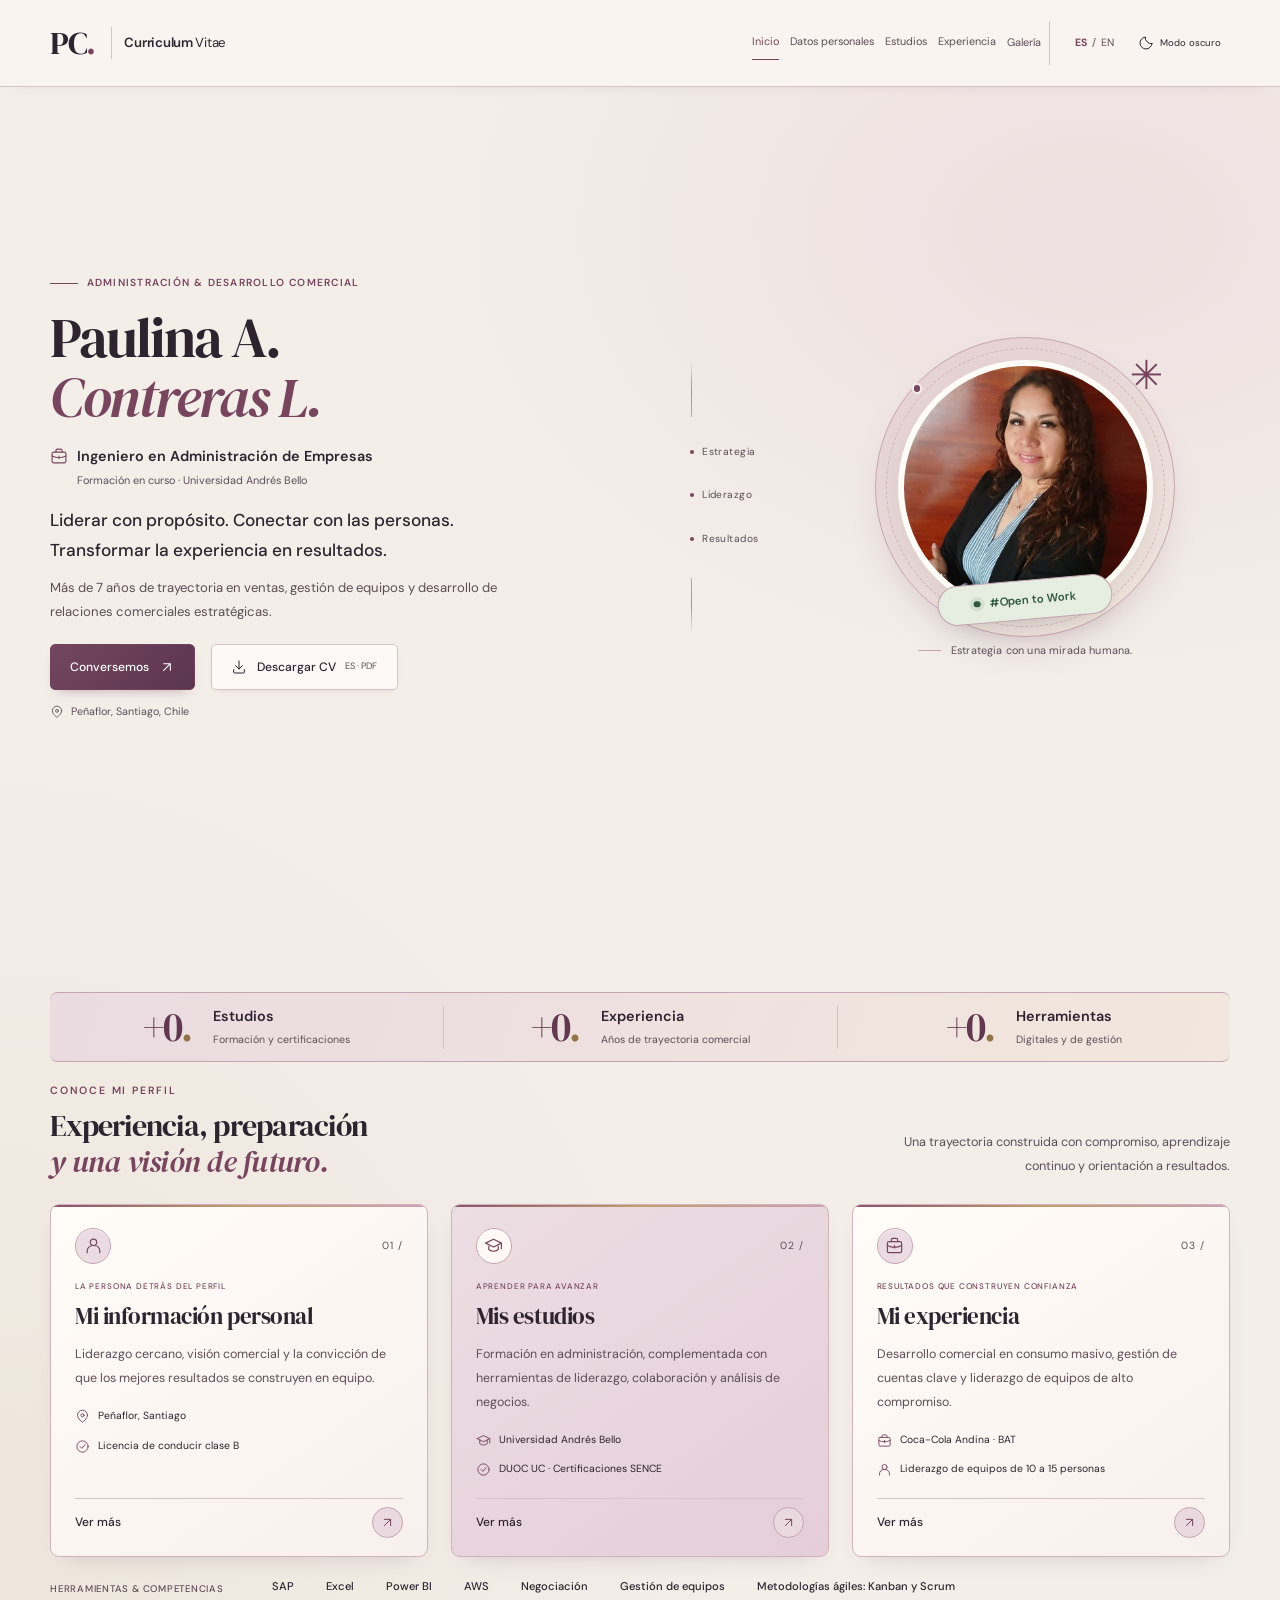
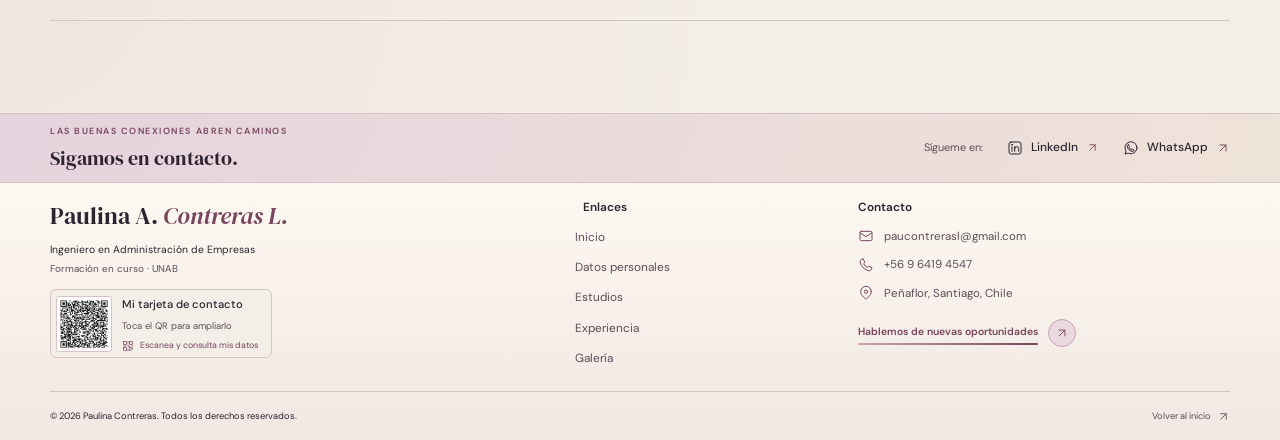
==== commit 75cbe8c3: "fix: preserve accents in contact QR scans Declare UTF-8 through ECI 26, render PNG and SVG from the " ====
--- a/index.html
+++ b/index.html
@@ -155,13 +155,13 @@
       </section>
 
       <section class="social-section" aria-labelledby="social-title">
-        <div class="shell social-inner"><div><p class="eyebrow" data-i18n="social.eyebrow">Las buenas conexiones abren caminos</p><h2 id="social-title" data-i18n="social.title">Sigamos en contacto.</h2></div><div class="social-links"><span data-i18n="social.follow">Sígueme en:</span><button class="social-link" type="button" data-open-dialog="linkedin-dialog" aria-haspopup="dialog"><span class="icon icon--linkedin" aria-hidden="true"></span><span>LinkedIn</span><span class="icon icon--arrow-up" aria-hidden="true"></span></button><a class="social-link" href="https://wa.me/56964194547" target="_blank" rel="noopener noreferrer"><span class="icon icon--whatsapp" aria-hidden="true"></span><span>WhatsApp</span><span class="icon icon--arrow-up" aria-hidden="true"></span><span class="sr-only" data-i18n="a11y.newTab"> (se abre en otra pestaña)</span></a></div></div>
+        <div class="shell social-inner"><div><p class="eyebrow" data-i18n="social.eyebrow">Las buenas conexiones abren caminos</p><h2 id="social-title" data-i18n="social.title">Sigamos en contacto.</h2></div><div class="social-links"><span data-i18n="social.follow">Sígueme en:</span><a class="social-link" href="https://www.linkedin.com/in/paulina-angelica-contreras-levio-46616969/" target="_blank" rel="noopener noreferrer"><span class="icon icon--linkedin" aria-hidden="true"></span><span>LinkedIn</span><span class="icon icon--arrow-up" aria-hidden="true"></span><span class="sr-only" data-i18n="a11y.newTab"> (se abre en otra pestaña)</span></a><a class="social-link" href="https://wa.me/56964194547" target="_blank" rel="noopener noreferrer"><span class="icon icon--whatsapp" aria-hidden="true"></span><span>WhatsApp</span><span class="icon icon--arrow-up" aria-hidden="true"></span><span class="sr-only" data-i18n="a11y.newTab"> (se abre en otra pestaña)</span></a></div></div>
       </section>
     </main>
 
     <footer class="site-footer" id="contacto">
       <div class="shell footer-grid">
-        <div class="footer-profile"><a class="footer-name" href="#inicio">Paulina A. <em>Contreras L.</em></a><p data-i18n="hero.role">Ingeniero en Administración de Empresas</p><p class="footer-degree" data-i18n="footer.degree">Formación en curso · UNAB</p><button class="qr-trigger" type="button" data-open-dialog="qr-dialog" aria-haspopup="dialog" aria-label="Ampliar código QR de contacto" data-i18n-aria="qr.open"><img src="img/contact-details.png" alt="" width="80" height="80" loading="lazy"><span><strong data-i18n="qr.card">Mi tarjeta de contacto</strong><span data-i18n="qr.expand">Toca el QR para ampliarlo</span><span class="qr-trigger-detail"><span class="icon icon--qr" aria-hidden="true"></span><span data-i18n="qr.save">Escanea y consulta mis datos</span></span></span></button></div>
+        <div class="footer-profile"><a class="footer-name" href="#inicio">Paulina A. <em>Contreras L.</em></a><p data-i18n="hero.role">Ingeniero en Administración de Empresas</p><p class="footer-degree" data-i18n="footer.degree">Formación en curso · UNAB</p><button class="qr-trigger" type="button" data-open-dialog="qr-dialog" aria-haspopup="dialog" aria-label="Ampliar código QR de contacto" data-i18n-aria="qr.open"><img src="img/contact-details.png?v=utf8-eci-26" alt="" width="80" height="80" loading="lazy"><span><strong data-i18n="qr.card">Mi tarjeta de contacto</strong><span data-i18n="qr.expand">Toca el QR para ampliarlo</span><span class="qr-trigger-detail"><span class="icon icon--qr" aria-hidden="true"></span><span data-i18n="qr.save">Escanea y consulta mis datos</span></span></span></button></div>
         <nav class="footer-navigation" aria-label="Enlaces del pie de página" data-i18n-aria="footer.navLabel"><h2 data-i18n="footer.links">Enlaces</h2><ul><li><a href="#inicio" data-i18n="nav.home">Inicio</a></li><li><a href="#datos-personales" data-i18n="nav.personal">Datos personales</a></li><li><a href="#estudios" data-i18n="nav.studies">Estudios</a></li><li><a href="#experiencia" data-i18n="nav.experience">Experiencia</a></li><li><button class="footer-dialog-link" type="button" data-open-dialog="gallery-dialog" aria-haspopup="dialog" data-i18n="nav.gallery">Galería</button></li></ul></nav>
         <div class="footer-contact"><h2 data-i18n="footer.contact">Contacto</h2><ul><li><span class="icon icon--mail" aria-hidden="true"></span><a href="mailto:paucontrerasl@gmail.com">paucontrerasl@gmail.com</a></li><li><span class="icon icon--phone" aria-hidden="true"></span><a href="tel:+56964194547">+56 9 6419 4547</a></li><li><span class="icon icon--pin" aria-hidden="true"></span><span data-i18n="contact.location">Peñaflor, Santiago, Chile</span></li></ul><button class="footer-contact-link" type="button" data-open-dialog="opportunity-dialog" aria-haspopup="dialog"><span class="footer-contact-label" data-i18n="footer.talk">Hablemos de nuevas oportunidades</span><span class="footer-contact-arrow" aria-hidden="true"><span class="icon icon--arrow-up"></span></span></button></div>
       </div>
@@ -282,7 +282,7 @@
         </header>
         <div class="dialog-content qr-dialog-content">
           <p class="qr-instructions" data-i18n="qr.instructions">Escanea el QR para ver mis datos completos.</p>
-          <img class="qr-large" src="img/contact-details.svg" alt="Código QR con el nombre, título, teléfono y correo de Paulina Contreras" width="183" height="183" data-i18n-alt="qr.alt">
+          <img class="qr-large" src="img/contact-details.svg?v=utf8-eci-26" alt="Código QR con el nombre, título, teléfono y correo de Paulina Contreras" width="183" height="183" data-i18n-alt="qr.alt">
           <h3 class="qr-name">Paulina Contreras</h3>
           <a class="button button--quiet qr-save" href="assets/paulina-contreras.vcf" download="Paulina-Contreras.vcf"><span class="icon icon--download" aria-hidden="true"></span><span data-i18n="qr.download">Guardar contacto</span></a>
         </div>
@@ -305,10 +305,6 @@
       </article>
     </dialog>
 
-    <dialog id="linkedin-dialog" aria-labelledby="linkedin-dialog-title">
-      <article class="detail-dialog linkedin-dialog"><header class="dialog-header"><p class="eyebrow">LinkedIn</p><button class="dialog-close utility-button" type="button" data-close-dialog aria-label="Cerrar" data-i18n-aria="common.close"><span class="icon icon--close" aria-hidden="true"></span></button><h2 id="linkedin-dialog-title" data-i18n="linkedin.title">Conectemos profesionalmente</h2></header><div class="dialog-content"><p data-i18n="linkedin.description">El enlace al perfil de LinkedIn estará disponible próximamente. Mientras tanto, puedes contactarme por correo o WhatsApp.</p><a class="button button--primary" href="mailto:paucontrerasl@gmail.com"><span class="icon icon--mail" aria-hidden="true"></span><span data-i18n="linkedin.email">Escríbeme un correo</span></a></div><footer><button class="button button--quiet" type="button" data-close-dialog data-i18n="common.close">Cerrar</button></footer></article>
-    </dialog>
-
     <div class="sr-only" id="announcement" aria-live="polite" aria-atomic="true"></div>
   </body>
 </html>
